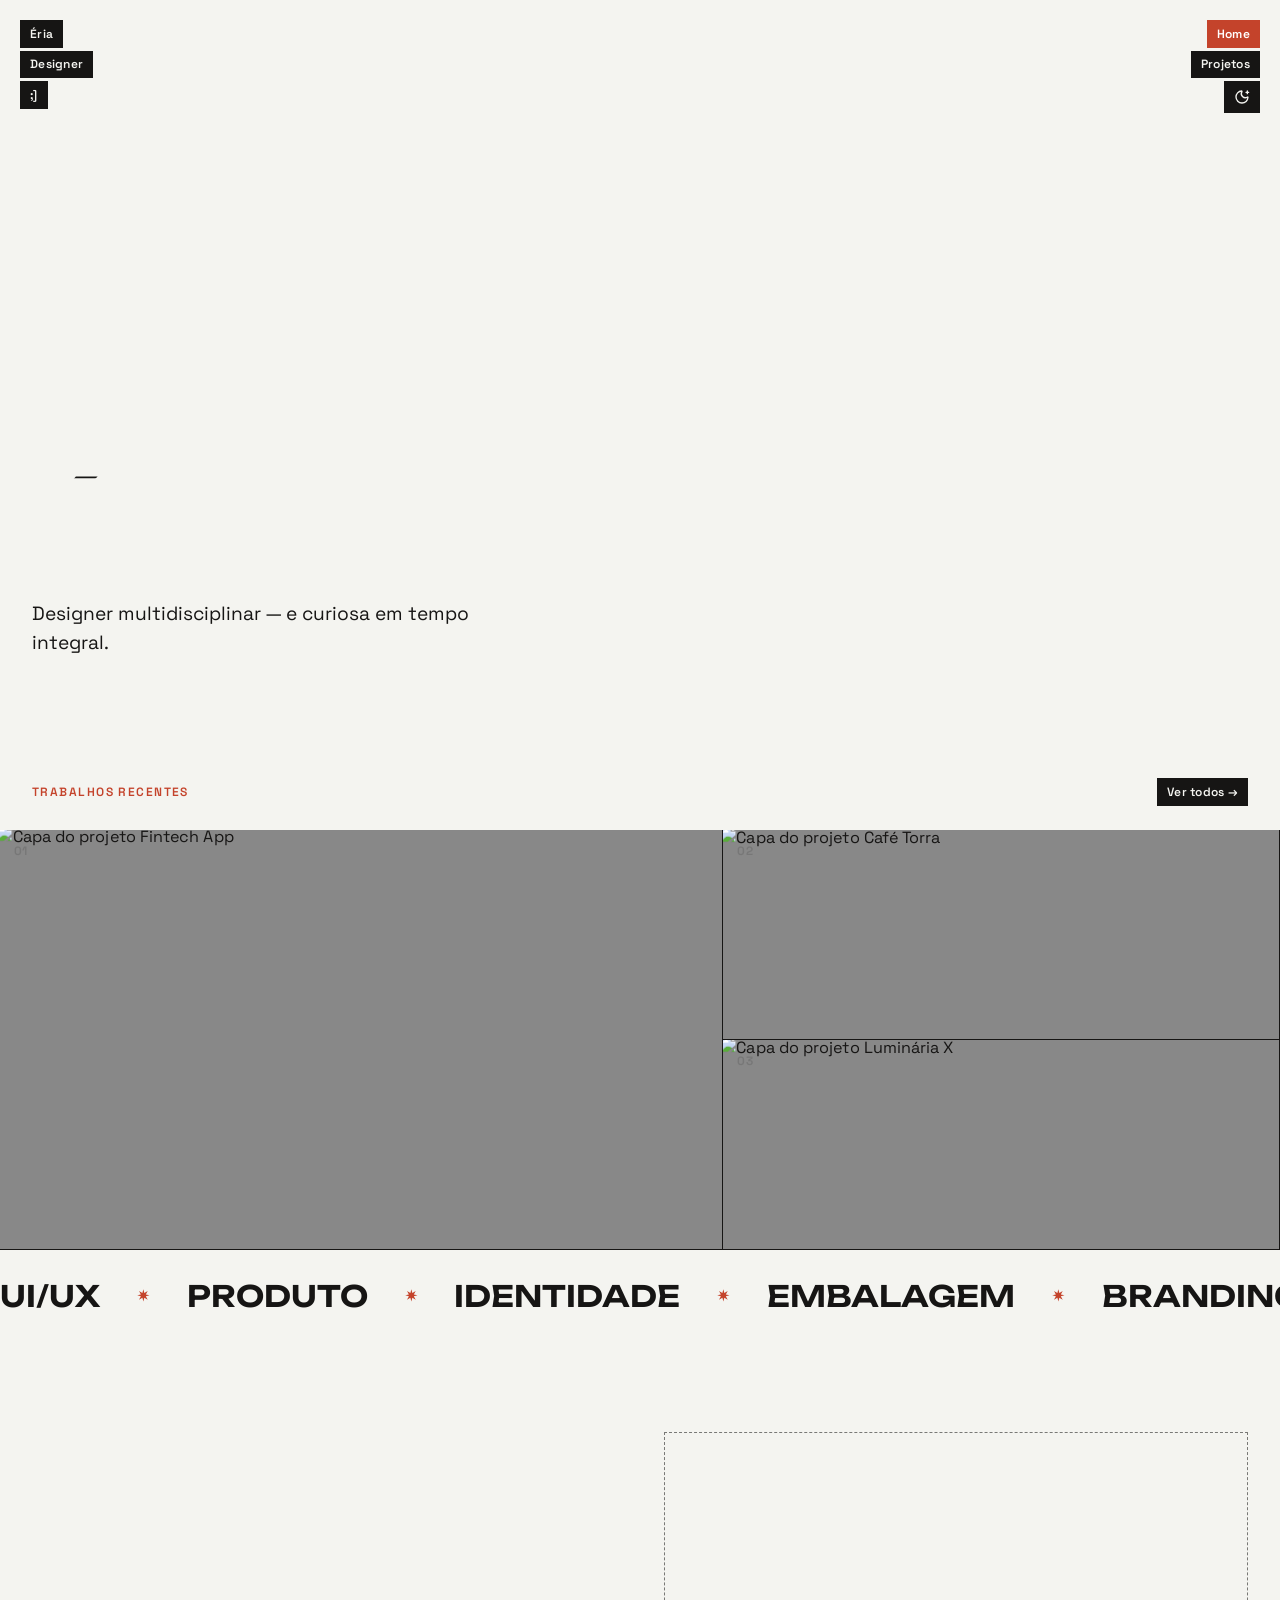
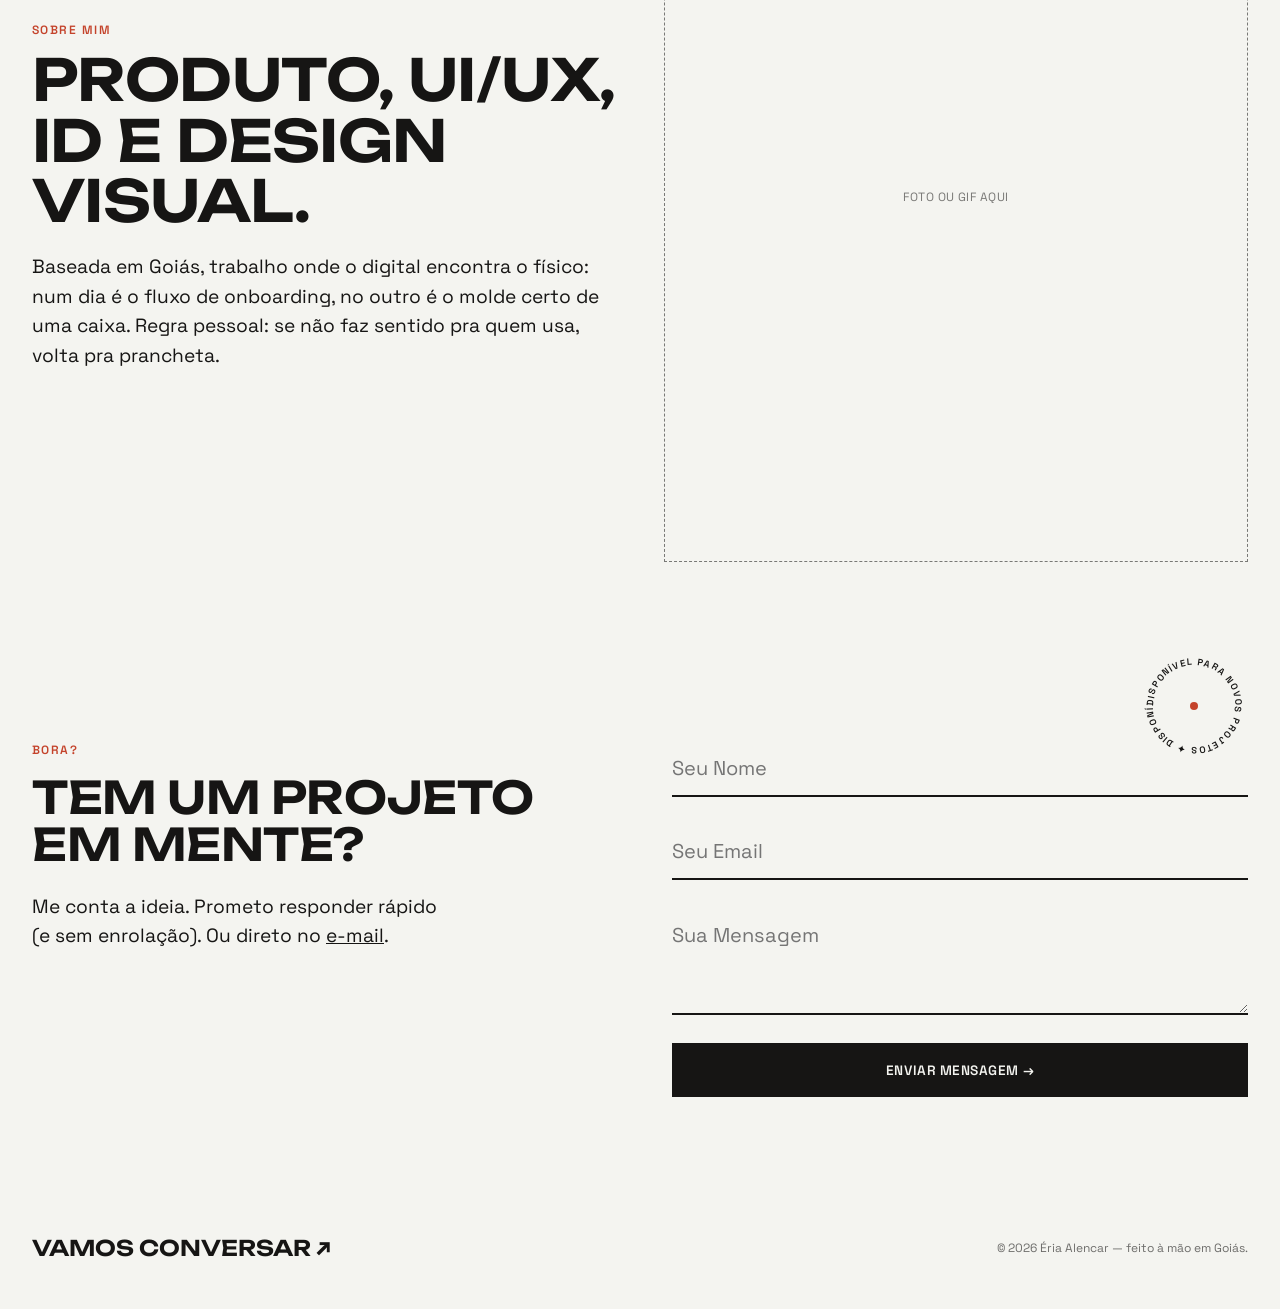
==== index.html @ 52d0a40a "atualizacoes" ====
<!DOCTYPE html>
<html lang="pt-BR">
<head>
  <meta charset="UTF-8">
  <meta name="viewport" content="width=device-width, initial-scale=1.0">
  <title>Éria | Designer</title>
  <meta name="description" content="Portfólio de Éria, designer multidisciplinar — produto, UI/UX, identidade visual e embalagens.">
  <meta name="theme-color" content="#f4f4f0" media="(prefers-color-scheme: light)">
  <meta name="theme-color" content="#1a1a1a" media="(prefers-color-scheme: dark)">
  <script>
    (function () {
      try {
        var t = localStorage.getItem('theme');
        if (!t) t = window.matchMedia && window.matchMedia('(prefers-color-scheme: dark)').matches ? 'dark' : 'light';
        document.documentElement.setAttribute('data-theme', t);
      } catch (e) {}
    })();
  </script>
  <link rel="preconnect" href="https://fonts.googleapis.com">
  <link rel="preconnect" href="https://fonts.gstatic.com" crossorigin>
  <link href="https://fonts.googleapis.com/css2?family=Space+Grotesk:wght@400;500;600;700&family=Unbounded:wght@200..900&display=swap" rel="stylesheet">
  <link rel="stylesheet" href="css/style.css">
  <link rel="stylesheet" href="css/animations.css">
  <link rel="stylesheet" href="css/responsive.css">
</head>
<body>
  <header>
    <div class="id-stack">
      <span class="tag">Éria</span>
      <span class="tag">Designer</span>
      <span class="tag">;]</span>
    </div>

    <nav class="nav-stack" aria-label="Navegação principal">
      <a href="index.html" class="tag active">Home</a>
      <a href="projects.html" class="tag">Projetos</a>
      <button type="button" id="themeToggle" class="tag theme-toggle" aria-label="Alternar modo de cor" title="Modo de cor">
        <svg class="icon-moon" width="16" height="16" viewBox="0 0 24 24" fill="none" stroke="currentColor" stroke-width="2" stroke-linecap="round" stroke-linejoin="round" aria-hidden="true">
          <path d="M18 5h4"/><path d="M20 3v4"/>
          <path d="M20.985 12.486a9 9 0 1 1-9.473-9.472c.405-.022.617.46.402.803a6 6 0 0 0 8.268 8.268c.344-.215.825-.004.803.401"/>
        </svg>
        <svg class="icon-sun" width="16" height="16" viewBox="0 0 24 24" fill="none" stroke="currentColor" stroke-width="2" stroke-linecap="round" stroke-linejoin="round" aria-hidden="true">
          <circle cx="12" cy="12" r="4"/>
          <path d="M12 2v2"/><path d="M12 20v2"/><path d="m4.93 4.93 1.41 1.41"/><path d="m17.66 17.66 1.41 1.41"/>
          <path d="M2 12h2"/><path d="M20 12h2"/><path d="m6.34 17.66-1.41 1.41"/><path d="m19.07 4.93-1.41 1.41"/>
        </svg>
      </button>
    </nav>
  </header>

  <main class="main-wrapper">
    <!-- DOBRA 1 — HERO -->
    <section class="hero">
      <h1 class="h1-brutal">
        <div class="reveal-text"><span>Éria</span></div>
        <div class="reveal-text"><span><em>Alencar</em></span></div>
      </h1>

      <!-- TROQUE/AJUSTE AS FRASES DO HERO AQUI — elas se revezam sozinhas -->
      <div class="hero-sub-wrap">
        <p class="hero-sub text-body is-active">Designer multidisciplinar — e curiosa em tempo integral.</p>
        <p class="hero-sub text-body">Transformo briefing em produto, tela e embalagem.</p>
        <p class="hero-sub text-body">Grid organizado. Ideias, nem sempre.</p>
        <p class="hero-sub text-body">Detalhe é o que separa "pronto" de "bom".</p>
      </div>
    </section>

    <!-- DOBRA 2 — TEASER DE PROJETOS (bento assimétrico) -->
    <div class="teaser-intro">
      <p class="eyebrow">Trabalhos recentes</p>
      <a href="projects.html" class="tag">Ver todos →</a>
    </div>
    <section class="teaser-bento">
      <a href="project-template.html" class="project-card t-tall" data-category="ui-ux">
        <span class="card-index">01</span>
        <img src="https://images.unsplash.com/photo-1561070791-2526d30994b5?q=80&w=900&auto=format&fit=crop" alt="Capa do projeto Fintech App" class="project-image">
        <span class="card-reveal">Ver projeto <span class="arrow">→</span></span>
        <div class="project-info"><span class="project-title">Fintech App</span><span class="project-category">UI/UX</span></div>
      </a>
      <a href="project-template.html" class="project-card" data-category="embalagem">
        <span class="card-index">02</span>
        <img src="https://images.unsplash.com/photo-1628102491629-778571d893a3?q=80&w=800&auto=format&fit=crop" alt="Capa do projeto Café Torra" class="project-image">
        <span class="card-reveal">Ver projeto <span class="arrow">→</span></span>
        <div class="project-info"><span class="project-title">Café Torra</span><span class="project-category">Embalagem</span></div>
      </a>
      <a href="project-template.html" class="project-card" data-category="produto">
        <span class="card-index">03</span>
        <img src="https://images.unsplash.com/photo-1505740420928-5e560c06d30e?q=80&w=800&auto=format&fit=crop" alt="Capa do projeto Luminária X" class="project-image">
        <span class="card-reveal">Ver projeto <span class="arrow">→</span></span>
        <div class="project-info"><span class="project-title">Luminária X</span><span class="project-category">Produto</span></div>
      </a>
    </section>

    <!-- DOBRA 3 — FAIXA DE ÁREAS DE ATUAÇÃO (gira feito caça-níquel ao passar nos cards acima) -->
    <section class="marquee" aria-label="Áreas de atuação">
      <div class="marquee-track">
        <div class="marquee-group">
          <span>UI/UX</span><span class="sep"><svg viewBox="0 0 24 24" fill="currentColor" aria-hidden="true"><polygon points="12.0,2.0 13.6,8.0 19.1,4.9 16.0,10.4 22.0,12.0 16.0,13.6 19.1,19.1 13.6,16.0 12.0,22.0 10.4,16.0 4.9,19.1 8.0,13.6 2.0,12.0 8.0,10.4 4.9,4.9 10.4,8.0"/></svg></span>
          <span>Produto</span><span class="sep"><svg viewBox="0 0 24 24" fill="currentColor" aria-hidden="true"><polygon points="12.0,2.0 13.6,8.0 19.1,4.9 16.0,10.4 22.0,12.0 16.0,13.6 19.1,19.1 13.6,16.0 12.0,22.0 10.4,16.0 4.9,19.1 8.0,13.6 2.0,12.0 8.0,10.4 4.9,4.9 10.4,8.0"/></svg></span>
          <span>Identidade</span><span class="sep"><svg viewBox="0 0 24 24" fill="currentColor" aria-hidden="true"><polygon points="12.0,2.0 13.6,8.0 19.1,4.9 16.0,10.4 22.0,12.0 16.0,13.6 19.1,19.1 13.6,16.0 12.0,22.0 10.4,16.0 4.9,19.1 8.0,13.6 2.0,12.0 8.0,10.4 4.9,4.9 10.4,8.0"/></svg></span>
          <span>Embalagem</span><span class="sep"><svg viewBox="0 0 24 24" fill="currentColor" aria-hidden="true"><polygon points="12.0,2.0 13.6,8.0 19.1,4.9 16.0,10.4 22.0,12.0 16.0,13.6 19.1,19.1 13.6,16.0 12.0,22.0 10.4,16.0 4.9,19.1 8.0,13.6 2.0,12.0 8.0,10.4 4.9,4.9 10.4,8.0"/></svg></span>
          <span>Branding</span><span class="sep"><svg viewBox="0 0 24 24" fill="currentColor" aria-hidden="true"><polygon points="12.0,2.0 13.6,8.0 19.1,4.9 16.0,10.4 22.0,12.0 16.0,13.6 19.1,19.1 13.6,16.0 12.0,22.0 10.4,16.0 4.9,19.1 8.0,13.6 2.0,12.0 8.0,10.4 4.9,4.9 10.4,8.0"/></svg></span>
          <span>Web</span><span class="sep"><svg viewBox="0 0 24 24" fill="currentColor" aria-hidden="true"><polygon points="12.0,2.0 13.6,8.0 19.1,4.9 16.0,10.4 22.0,12.0 16.0,13.6 19.1,19.1 13.6,16.0 12.0,22.0 10.4,16.0 4.9,19.1 8.0,13.6 2.0,12.0 8.0,10.4 4.9,4.9 10.4,8.0"/></svg></span>
        </div>
        <div class="marquee-group" aria-hidden="true">
          <span>UI/UX</span><span class="sep"><svg viewBox="0 0 24 24" fill="currentColor" aria-hidden="true"><polygon points="12.0,2.0 13.6,8.0 19.1,4.9 16.0,10.4 22.0,12.0 16.0,13.6 19.1,19.1 13.6,16.0 12.0,22.0 10.4,16.0 4.9,19.1 8.0,13.6 2.0,12.0 8.0,10.4 4.9,4.9 10.4,8.0"/></svg></span>
          <span>Produto</span><span class="sep"><svg viewBox="0 0 24 24" fill="currentColor" aria-hidden="true"><polygon points="12.0,2.0 13.6,8.0 19.1,4.9 16.0,10.4 22.0,12.0 16.0,13.6 19.1,19.1 13.6,16.0 12.0,22.0 10.4,16.0 4.9,19.1 8.0,13.6 2.0,12.0 8.0,10.4 4.9,4.9 10.4,8.0"/></svg></span>
          <span>Identidade</span><span class="sep"><svg viewBox="0 0 24 24" fill="currentColor" aria-hidden="true"><polygon points="12.0,2.0 13.6,8.0 19.1,4.9 16.0,10.4 22.0,12.0 16.0,13.6 19.1,19.1 13.6,16.0 12.0,22.0 10.4,16.0 4.9,19.1 8.0,13.6 2.0,12.0 8.0,10.4 4.9,4.9 10.4,8.0"/></svg></span>
          <span>Embalagem</span><span class="sep"><svg viewBox="0 0 24 24" fill="currentColor" aria-hidden="true"><polygon points="12.0,2.0 13.6,8.0 19.1,4.9 16.0,10.4 22.0,12.0 16.0,13.6 19.1,19.1 13.6,16.0 12.0,22.0 10.4,16.0 4.9,19.1 8.0,13.6 2.0,12.0 8.0,10.4 4.9,4.9 10.4,8.0"/></svg></span>
          <span>Branding</span><span class="sep"><svg viewBox="0 0 24 24" fill="currentColor" aria-hidden="true"><polygon points="12.0,2.0 13.6,8.0 19.1,4.9 16.0,10.4 22.0,12.0 16.0,13.6 19.1,19.1 13.6,16.0 12.0,22.0 10.4,16.0 4.9,19.1 8.0,13.6 2.0,12.0 8.0,10.4 4.9,4.9 10.4,8.0"/></svg></span>
          <span>Web</span><span class="sep"><svg viewBox="0 0 24 24" fill="currentColor" aria-hidden="true"><polygon points="12.0,2.0 13.6,8.0 19.1,4.9 16.0,10.4 22.0,12.0 16.0,13.6 19.1,19.1 13.6,16.0 12.0,22.0 10.4,16.0 4.9,19.1 8.0,13.6 2.0,12.0 8.0,10.4 4.9,4.9 10.4,8.0"/></svg></span>
        </div>
      </div>
    </section>

    <!-- DOBRA 4 — SOBRE (breve, com espaço pra foto/gif) -->
    <section class="about-blurb">
      <div class="grid-2">
        <div>
          <p class="eyebrow">Sobre mim</p>
          <h2 class="h2-brutal" style="margin: 0.75rem 0 1.25rem;">Produto, UI/UX, ID e design visual.</h2>
          <p class="text-body">Baseada em Goiás, trabalho onde o digital encontra o físico: num dia é o fluxo de onboarding, no outro é o molde certo de uma caixa. Regra pessoal: se não faz sentido pra quem usa, volta pra prancheta.</p>
        </div>
        <!-- TROQUE POR SUA FOTO OU GIF: <img src="assets/eu.jpg" alt="Éria" class="about-photo" style="border-style: solid; object-fit: cover;"> -->
        <div class="about-photo">Foto ou GIF aqui</div>
      </div>
    </section>

    <!-- DOBRA 5 — CONTATO -->
    <section class="contact-section">
      <div class="spin-badge" style="top: 0; right: 2rem;" aria-hidden="true">
        <svg viewBox="0 0 100 100">
          <defs>
            <path id="circlePath" d="M50,50 m-38,0 a38,38 0 1,1 76,0 a38,38 0 1,1 -76,0"/>
          </defs>
          <text>
            <textPath href="#circlePath" startOffset="0%">Disponível para novos projetos ✦ Disponível para novos projetos ✦</textPath>
          </text>
        </svg>
        <span class="spin-badge-dot"></span>
      </div>

      <div class="grid-2" style="gap: 4rem; align-items: start;">
        <div>
          <p class="eyebrow" style="margin-bottom: 1rem;">Bora?</p>
          <h2 class="h2-brutal" style="font-size: clamp(1.6rem, 4vw, 2.8rem);">Tem um projeto em mente?</h2>
          <p class="text-body" style="margin-top: 1.5rem; max-width: 34ch;">Me conta a ideia. Prometo responder rápido (e sem enrolação). Ou direto no <a href="mailto:seuemail@dominio.com" style="text-decoration: underline;">e-mail</a>.</p>
        </div>
        <!-- TROQUE O SEU ENDPOINT DO FORMSPREE ABAIXO -->
        <form action="https://formspree.io/f/seu-endpoint-aqui" method="POST" class="contact-form">
          <input type="text" name="name" placeholder="Seu Nome" required>
          <input type="email" name="email" placeholder="Seu Email" required>
          <textarea name="message" rows="3" placeholder="Sua Mensagem" required></textarea>
          <button type="submit">Enviar mensagem →</button>
        </form>
      </div>
    </section>
  </main>

  <footer>
    <a href="mailto:seuemail@dominio.com">Vamos Conversar ↗</a>
    <span class="footer-note">© 2026 Éria Alencar — feito à mão em Goiás.</span>
  </footer>

  <script src="https://unpkg.com/@studio-freight/lenis@1.0.34/dist/lenis.min.js"></script>
  <script src="https://cdnjs.cloudflare.com/ajax/libs/gsap/3.12.2/gsap.min.js"></script>
  <script src="https://cdnjs.cloudflare.com/ajax/libs/gsap/3.12.2/ScrollTrigger.min.js"></script>
  <script src="js/main.js"></script>
  <script src="js/ripple.js"></script>
  <script src="js/animations.js"></script>
  <script src="js/marquee-slot.js"></script>
</body>
</html>
---- css/style.css ----
/* ============================================
   RESET & VARIÁVEIS (temas claro/escuro)
   ============================================ */
:root {
  --bg-color: #f4f4f0;
  --text-color: #161514;
  --accent-color: #c4432b;
  --border-color: #161514;
  --font-display: 'Unbounded', 'Space Grotesk', -apple-system, sans-serif;
  --font-body: 'Space Grotesk', -apple-system, BlinkMacSystemFont, "Segoe UI", Helvetica, Arial, sans-serif;
  color-scheme: light;
}
:root[data-theme="dark"] {
  --bg-color: #1a1a1a;
  --text-color: #f4f4f0;
  --accent-color: #e8714f;
  --border-color: #f4f4f0;
  color-scheme: dark;
}
@media (prefers-color-scheme: dark) {
  :root:not([data-theme="light"]) {
    --bg-color: #1a1a1a; --text-color: #f4f4f0; --accent-color: #e8714f; --border-color: #f4f4f0;
    color-scheme: dark;
  }
}
* { margin: 0; padding: 0; box-sizing: border-box; }

/* ============================================
   TIPOGRAFIA
   ============================================ */
body {
  font-family: var(--font-body);
  background-color: var(--bg-color);
  color: var(--text-color);
  -webkit-font-smoothing: antialiased;
  overflow-x: hidden;
  transition: background-color 0.25s ease, color 0.25s ease;
}
a { color: inherit; text-decoration: none; }
ul { list-style: none; }
::selection { background: var(--accent-color); color: #ffffff; }

.h1-brutal {
  font-family: var(--font-display);
  font-size: clamp(2.6rem, 8vw, 7rem);
  font-weight: 600;
  letter-spacing: -0.02em;
  line-height: 0.98;
  text-transform: uppercase;
}
.h1-brutal em { font-style: normal; font-weight: 600; color: var(--accent-color); }

.h2-brutal {
  font-family: var(--font-display);
  font-size: clamp(1.6rem, 4.5vw, 3.6rem);
  font-weight: 600;
  letter-spacing: -0.01em;
  line-height: 1.05;
  text-transform: uppercase;
}

.text-body { font-size: clamp(1rem, 1.5vw, 1.25rem); line-height: 1.55; font-weight: 400; }

.eyebrow {
  font-family: var(--font-body);
  font-weight: 600;
  font-size: 0.75rem;
  letter-spacing: 0.12em;
  text-transform: uppercase;
  color: var(--accent-color);
}

/* ============================================
   HEADER — três tags à esquerda, nav à direita
   ============================================ */
.main-wrapper { min-height: 100vh; display: flex; flex-direction: column; }

header {
  position: fixed; top: 0; left: 0; right: 0; z-index: 100;
  display: flex; justify-content: space-between; align-items: flex-start;
  padding: 1.25rem; pointer-events: none;
}
.id-stack, .nav-stack { display: flex; flex-direction: column; gap: 3px; pointer-events: auto; }
.id-stack { align-items: flex-start; }
.nav-stack { align-items: flex-end; }

.tag {
  display: inline-flex; align-items: center; gap: 0.5em;
  background: var(--text-color); color: var(--bg-color);
  font-family: var(--font-body); font-weight: 600; font-size: 0.75rem; line-height: 1;
  letter-spacing: 0.02em; padding: 0.65em 0.85em; border: none; white-space: nowrap;
  transition: background-color 0.15s ease, color 0.15s ease;
}
a.tag:hover, button.tag:hover { background: var(--accent-color); color: #ffffff; }
.nav-stack a.active { background: var(--accent-color); color: #ffffff; }

.theme-toggle svg { display: block; }
.theme-toggle .icon-sun { display: none; }
:root[data-theme="dark"] .theme-toggle .icon-sun { display: block; }
:root[data-theme="dark"] .theme-toggle .icon-moon { display: none; }

/* ============================================
   HERO (sem divisórias entre dobras)
   ============================================ */
.hero {
  padding: 11rem 2rem 5rem 2rem;
  min-height: 82vh;
  display: flex; flex-direction: column; justify-content: flex-end; gap: 1.25rem;
  position: relative;
}

/* Legenda giratória (fica trocada de lugar: agora usada no contato) */
.spin-badge { position: absolute; width: 108px; height: 108px; pointer-events: none; }
.spin-badge svg { width: 100%; height: 100%; animation: spin-slow 14s linear infinite; }
.spin-badge text {
  font-family: var(--font-body); font-weight: 600; font-size: 8.6px; letter-spacing: 0.15em;
  text-transform: uppercase; fill: var(--text-color);
}
.spin-badge-dot {
  position: absolute; top: 50%; left: 50%; width: 8px; height: 8px;
  background: var(--accent-color); border-radius: 50%; transform: translate(-50%, -50%);
}

/* Subtítulo do hero: troca de frase animada */
.hero-sub-wrap { position: relative; max-width: 46ch; min-height: 3.4em; }
.hero-sub {
  position: absolute; top: 0; left: 0;
  opacity: 0; transform: translateY(10px);
  transition: opacity 0.5s ease, transform 0.5s ease;
}
.hero-sub.is-active { position: relative; opacity: 1; transform: translateY(0); }

/* ============================================
   GRIDS
   ============================================ */
.grid-2 { display: grid; grid-template-columns: 1fr 1fr; }
.grid-3 { display: grid; grid-template-columns: repeat(3, 1fr); }

/* ============================================
   BENTO — projetos / piras / teaser
   ============================================ */
.bento-intro, .teaser-intro {
  display: flex; justify-content: space-between; align-items: baseline;
  padding: 2.5rem 2rem 1.5rem;
}
.bento-count { font-family: var(--font-display); font-weight: 600; font-size: 1.1rem; color: var(--accent-color); }

.bento {
  display: grid; grid-template-columns: repeat(4, 1fr); grid-auto-rows: 220px;
  grid-auto-flow: dense;
}
.bento .project-card { display: flex; flex-direction: column; }
.bento .project-image { flex: 1 1 0%; height: auto; min-height: 0; aspect-ratio: auto; }
.b-2x2 { grid-column: span 2; grid-row: span 2; }
.b-2x1 { grid-column: span 2; }
.b-1x2 { grid-row: span 2; }

/* Teaser bento assimétrico (Home) */
.teaser-bento {
  display: grid;
  grid-template-columns: 1.3fr 1fr;
  grid-template-rows: repeat(2, 210px);
  gap: 0;
}
.teaser-bento .t-tall { grid-row: span 2; }

.card-index {
  position: absolute; top: 0.85rem; left: 0.85rem; z-index: 3;
  font-family: var(--font-body); font-weight: 600; font-size: 0.75rem; letter-spacing: 0.04em;
  color: #ffffff; mix-blend-mode: difference; pointer-events: none;
}
.card-reveal {
  position: absolute; left: 0; right: 0; bottom: 0; z-index: 4;
  transform: translateY(100%); transition: transform 0.4s cubic-bezier(0.16, 1, 0.3, 1);
  background: var(--accent-color); color: #ffffff;
  font-family: var(--font-body); font-weight: 600; font-size: 0.78rem;
  letter-spacing: 0.03em; text-transform: uppercase; padding: 1rem 1.5rem;
  display: flex; align-items: center; gap: 0.5rem;
}
.card-reveal .arrow { transition: transform 0.3s ease; }
.project-card:hover .card-reveal { transform: translateY(0); }
.project-card:hover .card-reveal .arrow { transform: translateX(4px); }

.pira-card {
  position: relative; overflow: hidden;
  border-right: 1px solid var(--border-color); border-bottom: 1px solid var(--border-color);
  background: var(--bg-color); cursor: pointer;
}
.grid-3 .pira-card:nth-child(3n) { border-right: none; }
.pira-caption {
  position: absolute; left: 0; right: 0; bottom: 0; z-index: 4;
  transform: translateY(100%); transition: transform 0.35s cubic-bezier(0.16, 1, 0.3, 1);
  background: var(--text-color); color: var(--bg-color);
  font-family: var(--font-body); font-weight: 600; font-size: 0.75rem; padding: 0.85rem 1.1rem;
}
.pira-card:hover .pira-caption { transform: translateY(0); }
.pira-card:hover .project-image { transform: scale(1.06); }

.project-card {
  border-right: 1px solid var(--border-color); border-bottom: 1px solid var(--border-color);
  display: block; position: relative; overflow: hidden;
  background: var(--bg-color); transition: background-color 0.25s ease;
}
.grid-3 .project-card:nth-child(3n) { border-right: none; }

.project-image {
  width: 100%; aspect-ratio: 4/5; background-color: #888; object-fit: cover; display: block;
  transform: scale(1.01); transition: transform 0.6s cubic-bezier(0.16, 1, 0.3, 1);
  will-change: transform;
}
.project-info {
  padding: 1.25rem 1.5rem; border-top: 1px solid var(--border-color);
  display: flex; justify-content: space-between; align-items: center; gap: 1rem; background: inherit;
}
.project-title { font-family: var(--font-display); font-size: 1.25rem; font-weight: 600; text-transform: uppercase; }
.project-category {
  font-family: var(--font-body); font-weight: 600; font-size: 0.65rem;
  border: 1px solid var(--border-color); padding: 0.4rem 0.6rem; text-transform: uppercase; white-space: nowrap;
}
.project-card:hover .project-image { transform: scale(1.06); }
.project-card:hover { background-color: var(--text-color); color: var(--bg-color); }
.project-card:hover .project-info { border-top-color: var(--bg-color); }
.project-card:hover .project-category { border-color: var(--bg-color); color: var(--bg-color); }

/* ============================================
   SWITCH PROJETOS / PIRAS + título animado
   ============================================ */
.view-switch { display: flex; gap: 0.6rem; padding: 1.5rem 2rem 0; }
.view-btn {
  background: none; color: var(--text-color); border: 1px solid var(--border-color);
  font-family: var(--font-display); font-weight: 600; font-size: 0.95rem; text-transform: uppercase;
  padding: 0.75rem 1.5rem; transition: background 0.15s ease, color 0.15s ease;
}
.view-btn.active, .view-btn:hover { background: var(--text-color); color: var(--bg-color); }
.view-panel[hidden] { display: none; }

.title-word-wrap { position: relative; display: inline-block; }
.title-word { display: inline-block; transition: opacity 0.25s ease, transform 0.25s ease; }
.title-word.is-swapping { opacity: 0; transform: translateY(8px); }
.title-star {
  position: absolute; top: -0.1em; right: -0.75em;
  width: 0.5em; height: 0.5em;
  opacity: 0; transition: opacity 0.3s ease;
  pointer-events: none;
}
.title-star svg { width: 100%; height: 100%; animation: spin-medium 5s linear infinite; }
.is-piras .title-star { opacity: 1; }

/* ============================================
   FAIXAS (MARQUEE) + slot-machine ao passar nos cards
   ============================================ */
.marquee { overflow: hidden; padding: 1.75rem 0; position: relative; }
.marquee-track { display: flex; width: max-content; animation: marquee-scroll 26s linear infinite; }
.marquee-group {
  display: flex; align-items: center; gap: 2.25rem; padding-right: 2.25rem;
  font-family: var(--font-display); font-size: clamp(1.15rem, 2.3vw, 1.9rem);
  font-weight: 600; text-transform: uppercase; white-space: nowrap;
}
.sep { color: var(--accent-color); display: inline-flex; width: 0.5em; height: 0.5em; }
.sep svg { width: 100%; height: 100%; }

.marquee.is-spinning .marquee-track { animation-play-state: paused; }
.slot-overlay {
  position: absolute; inset: 0; display: flex; align-items: center; justify-content: center;
  background: var(--bg-color); opacity: 0; pointer-events: none; transition: opacity 0.2s ease; z-index: 5;
}
.marquee.is-spinning .slot-overlay { opacity: 1; }
.slot-word {
  font-family: var(--font-display); font-weight: 600; text-transform: uppercase;
  font-size: clamp(1.25rem, 2.5vw, 2rem); color: var(--accent-color);
  display: inline-block; transform: scale(1); transition: transform 0.15s ease;
}
.slot-word.landed { animation: slot-pop 0.35s ease; }

/* ============================================
   SOBRE (com espaço pra foto/gif)
   ============================================ */
.about-blurb { padding: clamp(4rem, 10vh, 7rem) 2rem; }
.about-blurb .grid-2 { gap: 3rem; align-items: center; }
.about-photo {
  aspect-ratio: 4/5;
  border: 1px dashed var(--border-color);
  display: flex; align-items: center; justify-content: center;
  text-align: center; padding: 1.5rem;
  font-family: var(--font-body); font-size: 0.75rem; opacity: 0.55;
  text-transform: uppercase; letter-spacing: 0.04em;
}

/* ============================================
   CONTATO
   ============================================ */
.contact-section { padding: clamp(4rem, 10vh, 7rem) 2rem; position: relative; }
.contact-form { display: flex; flex-direction: column; gap: 1.75rem; }
.contact-form input, .contact-form textarea {
  background: transparent; border: none; border-bottom: 2px solid var(--border-color);
  padding: 0.85rem 0; font-family: inherit; font-size: 1.25rem; outline: none; color: var(--text-color);
}
.contact-form input:focus, .contact-form textarea:focus { border-color: var(--accent-color); }
.contact-form button[type="submit"] {
  background: var(--text-color); color: var(--bg-color); border: 1px solid var(--border-color);
  padding: 1.1rem; font-family: var(--font-body); font-weight: 600; font-size: 0.85rem;
  text-transform: uppercase; letter-spacing: 0.04em; transition: background 0.2s ease, color 0.2s ease;
}
.contact-form button[type="submit"]:hover { background: var(--accent-color); color: #ffffff; }

/* ============================================
   FOOTER
   ============================================ */
footer {
  padding: 3rem 2rem; display: flex; justify-content: space-between; align-items: center; gap: 2rem;
  font-family: var(--font-display); font-weight: 600; text-transform: uppercase; font-size: 1.35rem;
}
footer a:hover { color: var(--accent-color); }
.footer-note { font-family: var(--font-body); font-weight: 400; text-transform: none; font-size: 0.75rem; opacity: 0.6; text-align: right; }

/* ============================================
   FILTROS
   ============================================ */
.filter-bar { padding: 1.5rem 2rem 2rem; display: flex; gap: 0.75rem; flex-wrap: wrap; }
.filter-btn {
  background: none; color: inherit; border: 1px solid var(--border-color);
  padding: 0.65rem 1.1rem; font-family: var(--font-body); font-weight: 600; font-size: 0.75rem;
  text-transform: uppercase; letter-spacing: 0.02em; transition: all 0.15s ease;
}
.filter-btn.active, .filter-btn:hover { background: var(--text-color); color: var(--bg-color); }

/* ============================================
   LIGHTBOX (piras)
   ============================================ */
.lightbox {
  position: fixed; inset: 0; z-index: 500; background: rgba(22, 21, 20, 0.92);
  display: flex; align-items: center; justify-content: center; padding: 3rem;
  opacity: 0; pointer-events: none; transition: opacity 0.25s ease;
}
.lightbox.is-open { opacity: 1; pointer-events: auto; }
.lightbox img { max-width: 100%; max-height: 100%; object-fit: contain; border: 1px solid #f4f4f0; }
.lightbox-close {
  position: absolute; top: 1.5rem; right: 1.5rem; background: #f4f4f0; color: #161514;
  border: none; width: 40px; height: 40px; font-size: 1.1rem; cursor: pointer;
}

/* ============================================
   CLIQUE — pequeno "ripple" ao clicar (cursor padrão do sistema)
   ============================================ */
.click-ripple {
  position: fixed; top: 0; left: 0; width: 10px; height: 10px;
  border: 1.5px solid var(--accent-color); border-radius: 50%;
  transform: translate(-50%, -50%); pointer-events: none; z-index: 9999;
  animation: ripple-pop 0.5s ease-out forwards;
}

/* ============================================
   UTILITÁRIOS
   ============================================ */
.p-2 { padding: 2rem; }
---- css/animations.css ----
/* ANIMAÇÃO DE TEXTO GSAP (oculta inicial) */
.reveal-text { clip-path: polygon(0 0, 100% 0, 100% 100%, 0% 100%); }
.reveal-text span { display: block; transform: translateY(110%); }

/* FAIXA / MARQUEE */
@keyframes marquee-scroll { to { transform: translateX(-50%); } }

/* SELOS GIRATÓRIOS */
@keyframes spin-slow { to { transform: rotate(360deg); } }
@keyframes spin-medium { to { transform: rotate(360deg); } }

/* SLOT MACHINE — pop ao "cair" na categoria certa */
@keyframes slot-pop {
  0% { transform: scale(0.7); opacity: 0; }
  60% { transform: scale(1.15); opacity: 1; }
  100% { transform: scale(1); opacity: 1; }
}

/* CLIQUE — ripple */
@keyframes ripple-pop {
  0% { width: 10px; height: 10px; opacity: 0.9; }
  100% { width: 42px; height: 42px; opacity: 0; }
}

/* ACESSIBILIDADE */
@media (prefers-reduced-motion: reduce) {
  .marquee-track { animation: none; }
  .reveal-text span { transform: none; }
  .project-image { transition: none; }
  .spin-badge svg, .title-star svg { animation: none; }
  .click-ripple { animation: none; display: none; }
}
---- css/responsive.css ----
@media (max-width: 1024px) {
  .grid-3 { grid-template-columns: repeat(2, 1fr); }
  .grid-3 .project-card:nth-child(3n), .grid-3 .pira-card:nth-child(3n) { border-right: 1px solid var(--border-color); }
  .grid-3 .project-card:nth-child(2n), .grid-3 .pira-card:nth-child(2n) { border-right: none; }

  .bento { grid-template-columns: repeat(2, 1fr); }
  .teaser-bento { grid-template-columns: 1fr; grid-template-rows: none; }
  .teaser-bento .t-tall { grid-row: auto; }
  .teaser-bento .project-image { aspect-ratio: 4/5; min-height: auto; height: auto; }
  .spin-badge { width: 88px; height: 88px; }
}

@media (max-width: 768px) {
  .grid-2, .grid-3 { grid-template-columns: 1fr; }
  .grid-3 .project-card, .grid-3 .pira-card { border-right: none; }
  .about-blurb .grid-2 { grid-template-columns: 1fr; }
  .about-photo { order: -1; max-width: 260px; }

  .bento { grid-template-columns: 1fr; grid-auto-rows: 300px; }
  .b-2x2, .b-2x1, .b-1x2 { grid-column: span 1; grid-row: span 1; }
  .bento .project-card { border-right: none; }

  header { padding: 0.75rem; }
  .tag { font-size: 0.66rem; }

  .hero { padding-top: 12rem; min-height: auto; }

  .about-blurb, .contact-section { padding-left: 1.25rem; padding-right: 1.25rem; }
  .spin-badge { position: static; margin-top: 2rem; }
  .marquee-group { gap: 1.25rem; padding-right: 1.25rem; }

  .view-switch { padding: 1.25rem 1.25rem 0; }
  .view-btn { padding: 0.6rem 1.1rem; font-size: 0.85rem; }

  footer { flex-direction: column; gap: 1.25rem; font-size: 1.1rem; text-align: center; }
  .footer-note { text-align: center; }

  .filter-bar { flex-wrap: wrap; padding: 1.25rem; }
  .lightbox { padding: 1.25rem; }
}

@media (max-width: 420px) {
  .tag { font-size: 0.62rem; }
}
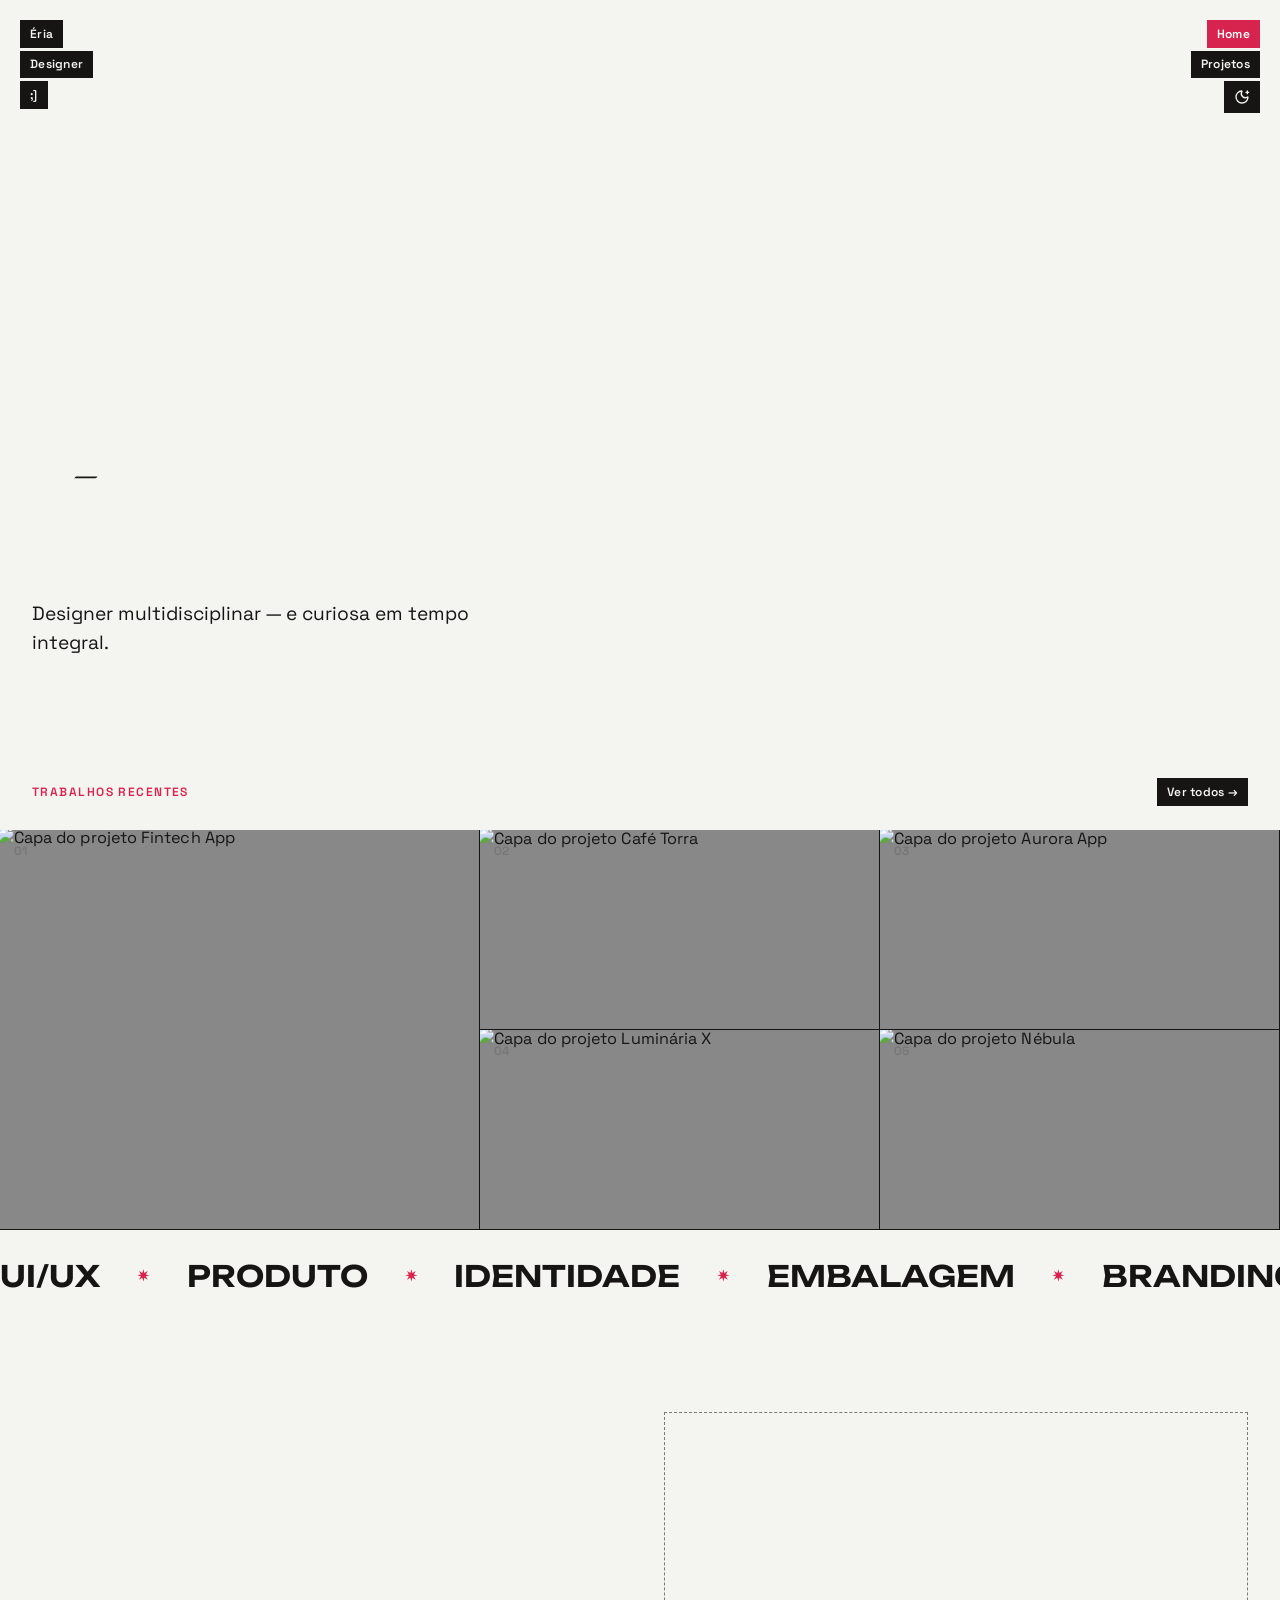
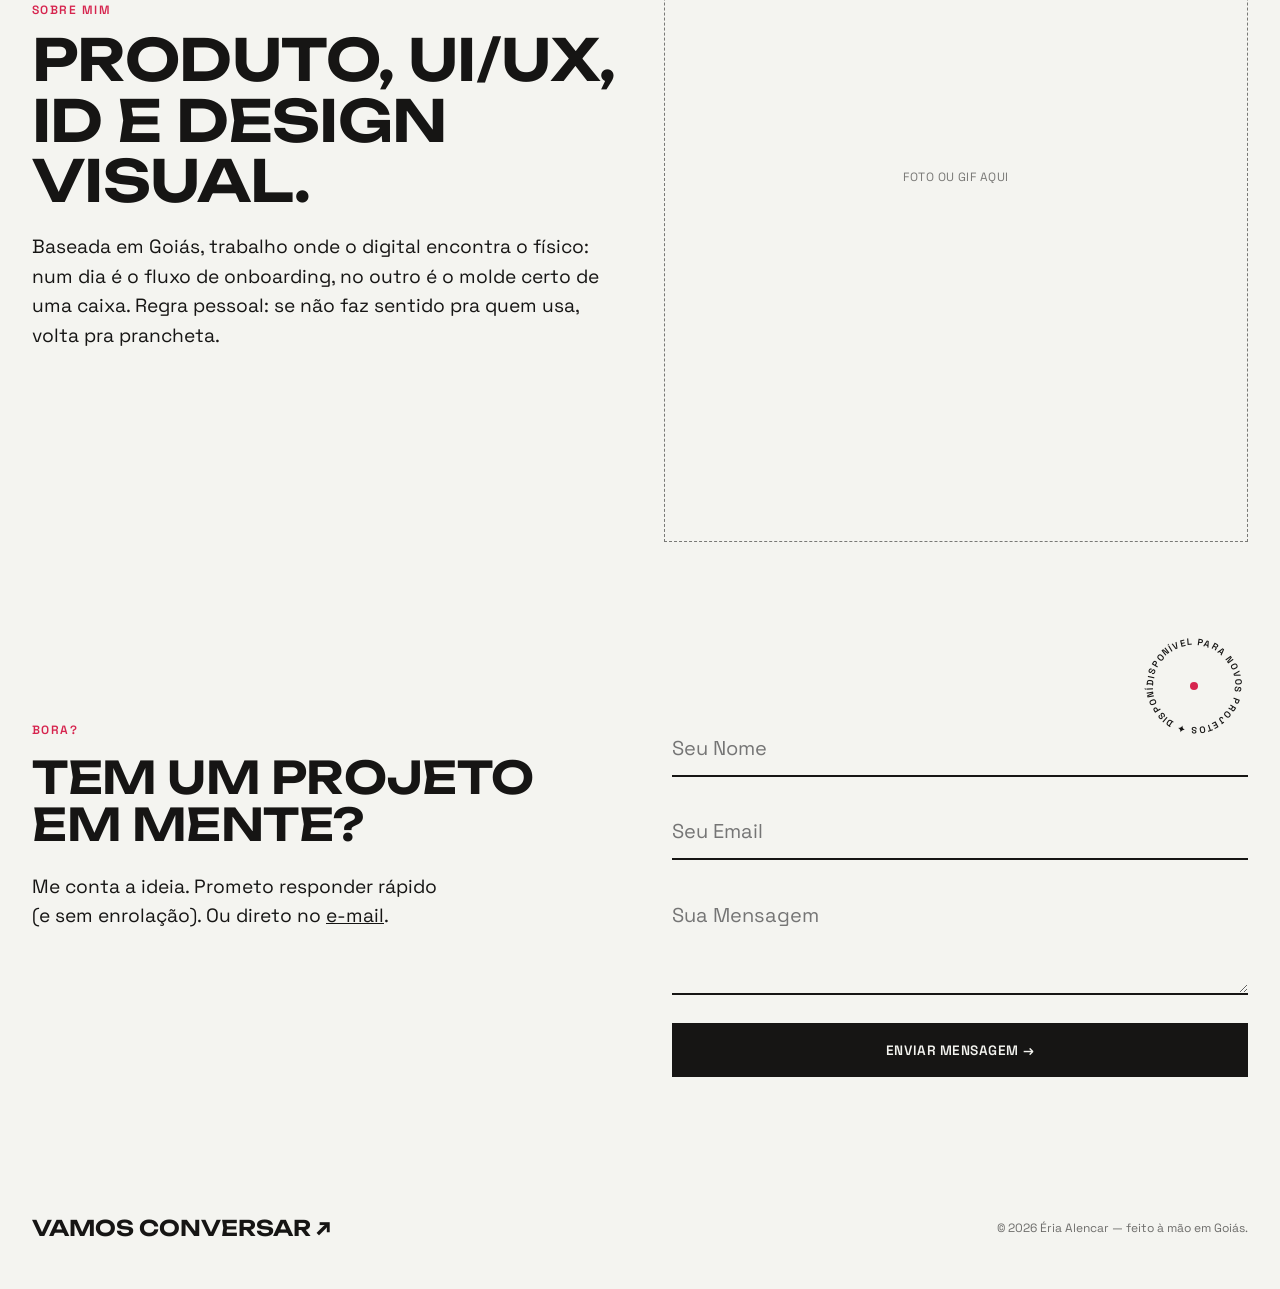
==== commit 300bcaec: "nova att" ====
--- a/index.html
+++ b/index.html
@@ -56,12 +56,10 @@
         <div class="reveal-text"><span><em>Alencar</em></span></div>
       </h1>
 
-      <!-- TROQUE/AJUSTE AS FRASES DO HERO AQUI — elas se revezam sozinhas -->
+      <!-- TROQUE/AJUSTE AS FRASES DO HERO EM js/hero-slot.js — elas se revezam sozinhas
+           e viram "caça-níquel" ao passar o mouse nos projetos abaixo -->
       <div class="hero-sub-wrap">
-        <p class="hero-sub text-body is-active">Designer multidisciplinar — e curiosa em tempo integral.</p>
-        <p class="hero-sub text-body">Transformo briefing em produto, tela e embalagem.</p>
-        <p class="hero-sub text-body">Grid organizado. Ideias, nem sempre.</p>
-        <p class="hero-sub text-body">Detalhe é o que separa "pronto" de "bom".</p>
+        <p class="hero-sub text-body" id="heroSub">Designer multidisciplinar — e curiosa em tempo integral.</p>
       </div>
     </section>
 
@@ -83,11 +81,23 @@
         <span class="card-reveal">Ver projeto <span class="arrow">→</span></span>
         <div class="project-info"><span class="project-title">Café Torra</span><span class="project-category">Embalagem</span></div>
       </a>
+      <a href="project-template.html" class="project-card" data-category="digital">
+        <span class="card-index">03</span>
+        <img src="https://images.unsplash.com/photo-1550745165-9bc0b252726f?q=80&w=800&auto=format&fit=crop" alt="Capa do projeto Aurora App" class="project-image">
+        <span class="card-reveal">Ver projeto <span class="arrow">→</span></span>
+        <div class="project-info"><span class="project-title">Aurora App</span><span class="project-category">Digital</span></div>
+      </a>
       <a href="project-template.html" class="project-card" data-category="produto">
-        <span class="card-index">03</span>
+        <span class="card-index">04</span>
         <img src="https://images.unsplash.com/photo-1505740420928-5e560c06d30e?q=80&w=800&auto=format&fit=crop" alt="Capa do projeto Luminária X" class="project-image">
         <span class="card-reveal">Ver projeto <span class="arrow">→</span></span>
         <div class="project-info"><span class="project-title">Luminária X</span><span class="project-category">Produto</span></div>
+      </a>
+      <a href="project-template.html" class="project-card" data-category="branding">
+        <span class="card-index">05</span>
+        <img src="https://picsum.photos/seed/eria-nebula/800/1000" alt="Capa do projeto Nébula" class="project-image">
+        <span class="card-reveal">Ver projeto <span class="arrow">→</span></span>
+        <div class="project-info"><span class="project-title">Nébula</span><span class="project-category">Branding</span></div>
       </a>
     </section>
 
@@ -168,6 +178,6 @@
   <script src="js/main.js"></script>
   <script src="js/ripple.js"></script>
   <script src="js/animations.js"></script>
-  <script src="js/marquee-slot.js"></script>
+  <script src="js/hero-slot.js"></script>
 </body>
 </html>
--- a/css/style.css
+++ b/css/style.css
@@ -4,7 +4,7 @@
 :root {
   --bg-color: #f4f4f0;
   --text-color: #161514;
-  --accent-color: #c4432b;
+  --accent-color: #D6244E;
   --border-color: #161514;
   --font-display: 'Unbounded', 'Space Grotesk', -apple-system, sans-serif;
   --font-body: 'Space Grotesk', -apple-system, BlinkMacSystemFont, "Segoe UI", Helvetica, Arial, sans-serif;
@@ -13,13 +13,13 @@
 :root[data-theme="dark"] {
   --bg-color: #1a1a1a;
   --text-color: #f4f4f0;
-  --accent-color: #e8714f;
+  --accent-color: #FF4D73;
   --border-color: #f4f4f0;
   color-scheme: dark;
 }
 @media (prefers-color-scheme: dark) {
   :root:not([data-theme="light"]) {
-    --bg-color: #1a1a1a; --text-color: #f4f4f0; --accent-color: #e8714f; --border-color: #f4f4f0;
+    --bg-color: #1a1a1a; --text-color: #f4f4f0; --accent-color: #FF4D73; --border-color: #f4f4f0;
     color-scheme: dark;
   }
 }
@@ -121,14 +121,21 @@
   background: var(--accent-color); border-radius: 50%; transform: translate(-50%, -50%);
 }
 
-/* Subtítulo do hero: troca de frase animada */
-.hero-sub-wrap { position: relative; max-width: 46ch; min-height: 3.4em; }
+/* Subtítulo do hero: frases se revezando sozinhas, e vira "caça-níquel"
+   quando o mouse passa em um card de projeto (mostra a categoria dele) */
+.hero-sub-wrap { position: relative; max-width: 46ch; min-height: 2.2em; }
 .hero-sub {
-  position: absolute; top: 0; left: 0;
-  opacity: 0; transform: translateY(10px);
-  transition: opacity 0.5s ease, transform 0.5s ease;
-}
-.hero-sub.is-active { position: relative; opacity: 1; transform: translateY(0); }
+  opacity: 1; transform: translateY(0);
+  transition: opacity 0.3s ease, transform 0.3s ease;
+}
+.hero-sub.is-fading { opacity: 0; transform: translateY(8px); }
+.hero-sub.is-category {
+  font-family: var(--font-display);
+  font-weight: 600;
+  text-transform: uppercase;
+  letter-spacing: 0.03em;
+  color: var(--accent-color);
+}
 
 /* ============================================
    GRIDS
@@ -155,11 +162,11 @@
 .b-2x1 { grid-column: span 2; }
 .b-1x2 { grid-row: span 2; }
 
-/* Teaser bento assimétrico (Home) */
+/* Teaser bento assimétrico (Home) — 5 projetos */
 .teaser-bento {
   display: grid;
-  grid-template-columns: 1.3fr 1fr;
-  grid-template-rows: repeat(2, 210px);
+  grid-template-columns: 1.2fr 1fr 1fr;
+  grid-template-rows: repeat(2, 200px);
   gap: 0;
 }
 .teaser-bento .t-tall { grid-row: span 2; }
@@ -181,20 +188,42 @@
 .project-card:hover .card-reveal { transform: translateY(0); }
 .project-card:hover .card-reveal .arrow { transform: translateX(4px); }
 
+/* PIRAS — mural de polaroides: cada card com leve rotação, endireita no hover */
+.piras-grid {
+  display: grid;
+  grid-template-columns: repeat(3, 1fr);
+  gap: 2.5rem 1.75rem;
+  padding: 1.5rem 2rem 4rem;
+}
 .pira-card {
-  position: relative; overflow: hidden;
-  border-right: 1px solid var(--border-color); border-bottom: 1px solid var(--border-color);
-  background: var(--bg-color); cursor: pointer;
-}
-.grid-3 .pira-card:nth-child(3n) { border-right: none; }
-.pira-caption {
-  position: absolute; left: 0; right: 0; bottom: 0; z-index: 4;
-  transform: translateY(100%); transition: transform 0.35s cubic-bezier(0.16, 1, 0.3, 1);
-  background: var(--text-color); color: var(--bg-color);
-  font-family: var(--font-body); font-weight: 600; font-size: 0.75rem; padding: 0.85rem 1.1rem;
-}
-.pira-card:hover .pira-caption { transform: translateY(0); }
-.pira-card:hover .project-image { transform: scale(1.06); }
+  position: relative;
+  background: var(--bg-color);
+  border: 1px solid var(--border-color);
+  padding: 0.6rem 0.6rem 1rem;
+  box-shadow: 5px 5px 0 var(--border-color);
+  cursor: pointer;
+  transition: transform 0.3s cubic-bezier(0.16, 1, 0.3, 1), box-shadow 0.3s ease;
+}
+.pira-card .project-image { aspect-ratio: 4/5; display: block; overflow: hidden; }
+.pira-card .pira-caption {
+  display: block;
+  font-family: var(--font-body); font-weight: 600; font-size: 0.75rem;
+  color: var(--text-color); padding-top: 0.75rem;
+}
+.pira-card:nth-child(9n+1) { transform: rotate(-2.5deg); }
+.pira-card:nth-child(9n+2) { transform: rotate(1.5deg); }
+.pira-card:nth-child(9n+3) { transform: rotate(-1deg); }
+.pira-card:nth-child(9n+4) { transform: rotate(2deg); }
+.pira-card:nth-child(9n+5) { transform: rotate(-2deg); }
+.pira-card:nth-child(9n+6) { transform: rotate(1deg); }
+.pira-card:nth-child(9n+7) { transform: rotate(-1.5deg); }
+.pira-card:nth-child(9n+8) { transform: rotate(2.5deg); }
+.pira-card:nth-child(9n+9) { transform: rotate(-0.5deg); }
+.pira-card:hover {
+  transform: rotate(0deg) translateY(-6px) scale(1.04) !important;
+  box-shadow: 8px 8px 0 var(--accent-color);
+  z-index: 2;
+}
 
 .project-card {
   border-right: 1px solid var(--border-color); border-bottom: 1px solid var(--border-color);
@@ -238,18 +267,18 @@
 .title-word { display: inline-block; transition: opacity 0.25s ease, transform 0.25s ease; }
 .title-word.is-swapping { opacity: 0; transform: translateY(8px); }
 .title-star {
-  position: absolute; top: -0.1em; right: -0.75em;
-  width: 0.5em; height: 0.5em;
+  position: absolute; top: -0.05em; right: -0.05em;
+  width: 0.4em; height: 0.4em;
   opacity: 0; transition: opacity 0.3s ease;
   pointer-events: none;
 }
-.title-star svg { width: 100%; height: 100%; animation: spin-medium 5s linear infinite; }
+.title-star svg { width: 100%; height: 100%; animation: spin-medium 5s linear infinite; transform-box: fill-box; transform-origin: center; }
 .is-piras .title-star { opacity: 1; }
 
 /* ============================================
    FAIXAS (MARQUEE) + slot-machine ao passar nos cards
    ============================================ */
-.marquee { overflow: hidden; padding: 1.75rem 0; position: relative; }
+.marquee { overflow: hidden; padding: 1.75rem 0; }
 .marquee-track { display: flex; width: max-content; animation: marquee-scroll 26s linear infinite; }
 .marquee-group {
   display: flex; align-items: center; gap: 2.25rem; padding-right: 2.25rem;
@@ -258,19 +287,6 @@
 }
 .sep { color: var(--accent-color); display: inline-flex; width: 0.5em; height: 0.5em; }
 .sep svg { width: 100%; height: 100%; }
-
-.marquee.is-spinning .marquee-track { animation-play-state: paused; }
-.slot-overlay {
-  position: absolute; inset: 0; display: flex; align-items: center; justify-content: center;
-  background: var(--bg-color); opacity: 0; pointer-events: none; transition: opacity 0.2s ease; z-index: 5;
-}
-.marquee.is-spinning .slot-overlay { opacity: 1; }
-.slot-word {
-  font-family: var(--font-display); font-weight: 600; text-transform: uppercase;
-  font-size: clamp(1.25rem, 2.5vw, 2rem); color: var(--accent-color);
-  display: inline-block; transform: scale(1); transition: transform 0.15s ease;
-}
-.slot-word.landed { animation: slot-pop 0.35s ease; }
 
 /* ============================================
    SOBRE (com espaço pra foto/gif)
--- a/css/animations.css
+++ b/css/animations.css
@@ -7,13 +7,12 @@
 
 /* SELOS GIRATÓRIOS */
 @keyframes spin-slow { to { transform: rotate(360deg); } }
-@keyframes spin-medium { to { transform: rotate(360deg); } }
-
-/* SLOT MACHINE — pop ao "cair" na categoria certa */
-@keyframes slot-pop {
-  0% { transform: scale(0.7); opacity: 0; }
-  60% { transform: scale(1.15); opacity: 1; }
-  100% { transform: scale(1); opacity: 1; }
+/* Uma estrela de 8 pontas é simétrica a cada 45° — rotação pura "some" visualmente.
+   A leve pulsação de escala garante que o giro seja percebido. */
+@keyframes spin-medium {
+  0% { transform: rotate(0deg) scale(1); }
+  50% { transform: rotate(180deg) scale(1.18); }
+  100% { transform: rotate(360deg) scale(1); }
 }
 
 /* CLIQUE — ripple */
--- a/css/responsive.css
+++ b/css/responsive.css
@@ -1,24 +1,31 @@
 @media (max-width: 1024px) {
   .grid-3 { grid-template-columns: repeat(2, 1fr); }
-  .grid-3 .project-card:nth-child(3n), .grid-3 .pira-card:nth-child(3n) { border-right: 1px solid var(--border-color); }
-  .grid-3 .project-card:nth-child(2n), .grid-3 .pira-card:nth-child(2n) { border-right: none; }
+  .grid-3 .project-card:nth-child(3n) { border-right: 1px solid var(--border-color); }
+  .grid-3 .project-card:nth-child(2n) { border-right: none; }
 
   .bento { grid-template-columns: repeat(2, 1fr); }
-  .teaser-bento { grid-template-columns: 1fr; grid-template-rows: none; }
-  .teaser-bento .t-tall { grid-row: auto; }
-  .teaser-bento .project-image { aspect-ratio: 4/5; min-height: auto; height: auto; }
+  .teaser-bento { grid-template-columns: 1fr 1fr; grid-template-rows: repeat(3, 190px); }
+  .teaser-bento .t-tall { grid-column: span 2; grid-row: span 1; }
+  .piras-grid { grid-template-columns: repeat(2, 1fr); }
   .spin-badge { width: 88px; height: 88px; }
 }
 
 @media (max-width: 768px) {
   .grid-2, .grid-3 { grid-template-columns: 1fr; }
-  .grid-3 .project-card, .grid-3 .pira-card { border-right: none; }
+  .grid-3 .project-card { border-right: none; }
   .about-blurb .grid-2 { grid-template-columns: 1fr; }
   .about-photo { order: -1; max-width: 260px; }
 
   .bento { grid-template-columns: 1fr; grid-auto-rows: 300px; }
   .b-2x2, .b-2x1, .b-1x2 { grid-column: span 1; grid-row: span 1; }
   .bento .project-card { border-right: none; }
+
+  .teaser-bento { grid-template-columns: 1fr; grid-template-rows: none; }
+  .teaser-bento .t-tall { grid-column: span 1; grid-row: auto; }
+  .teaser-bento .project-image { aspect-ratio: 4/5; min-height: auto; height: auto; }
+
+  .piras-grid { grid-template-columns: 1fr; gap: 2rem; padding: 1.5rem 1.25rem 3rem; }
+  .pira-card:hover { transform: rotate(0deg) scale(1.02) !important; }
 
   header { padding: 0.75rem; }
   .tag { font-size: 0.66rem; }
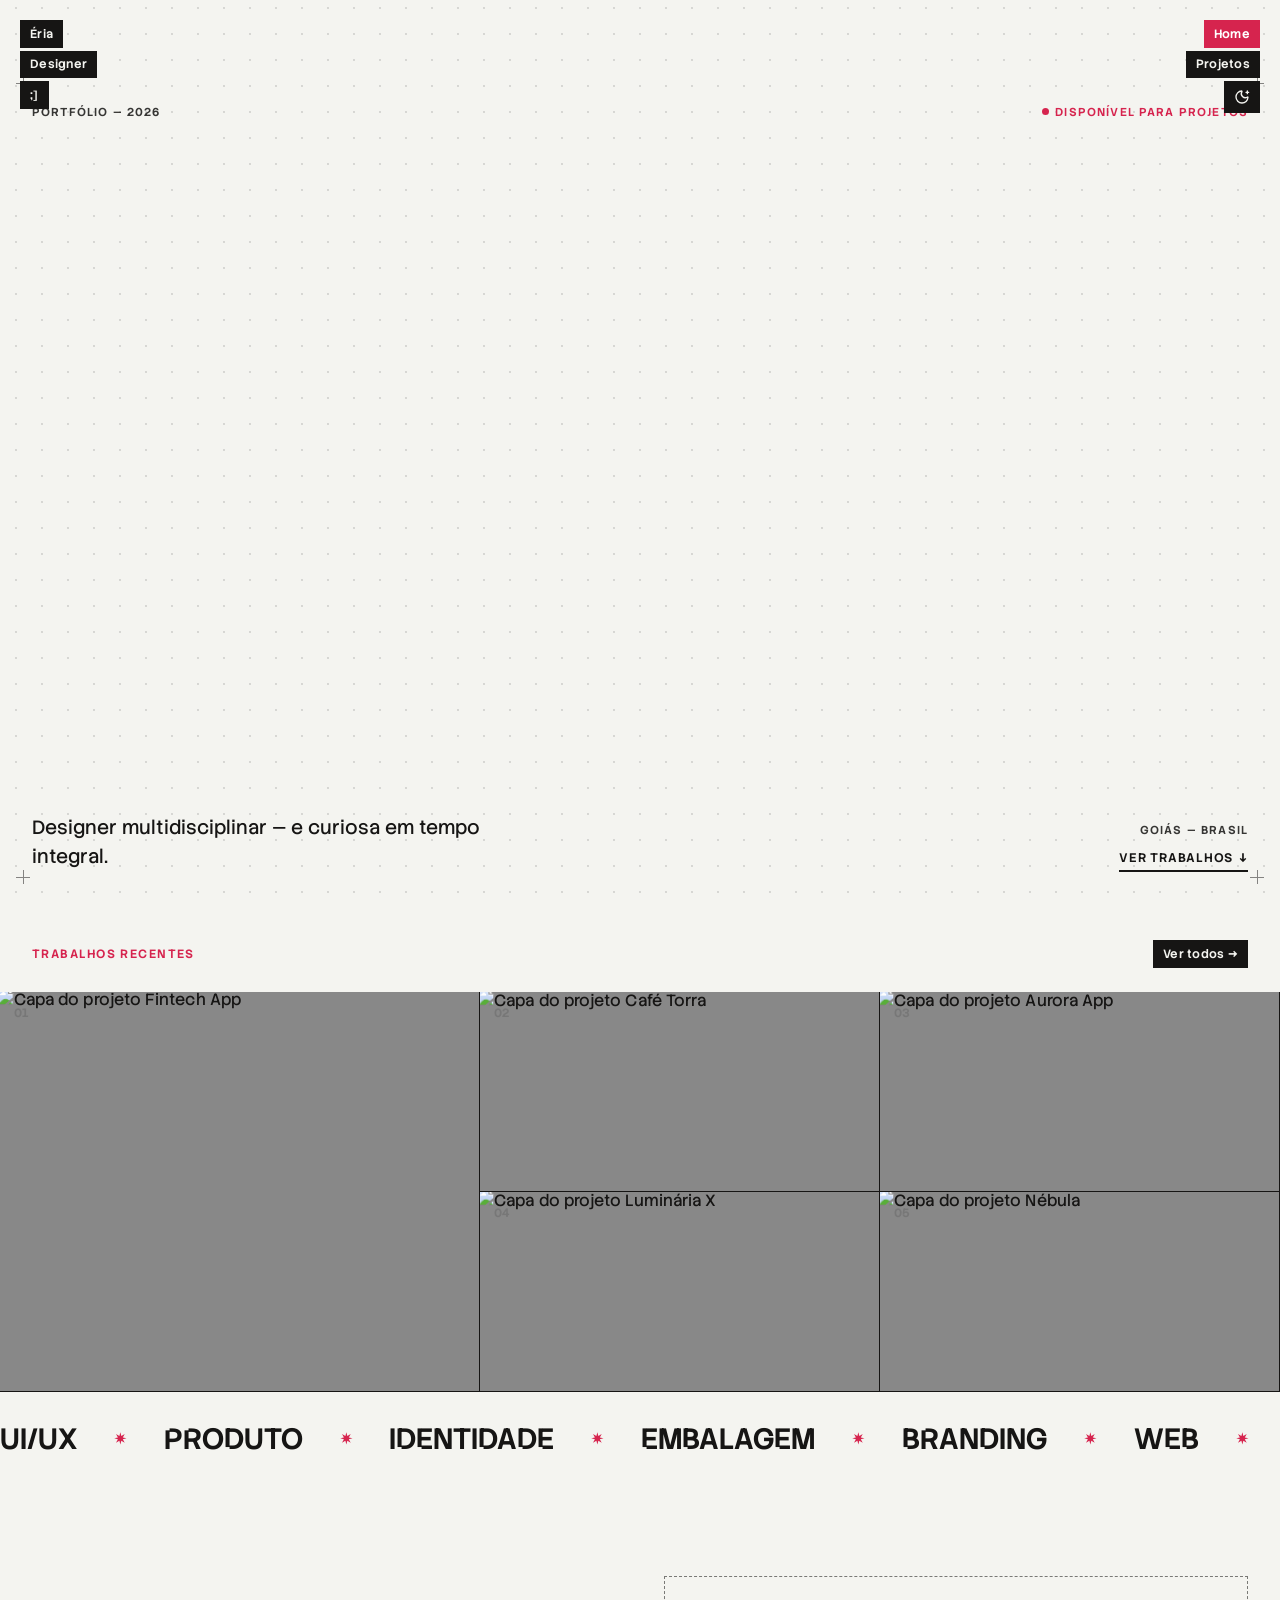
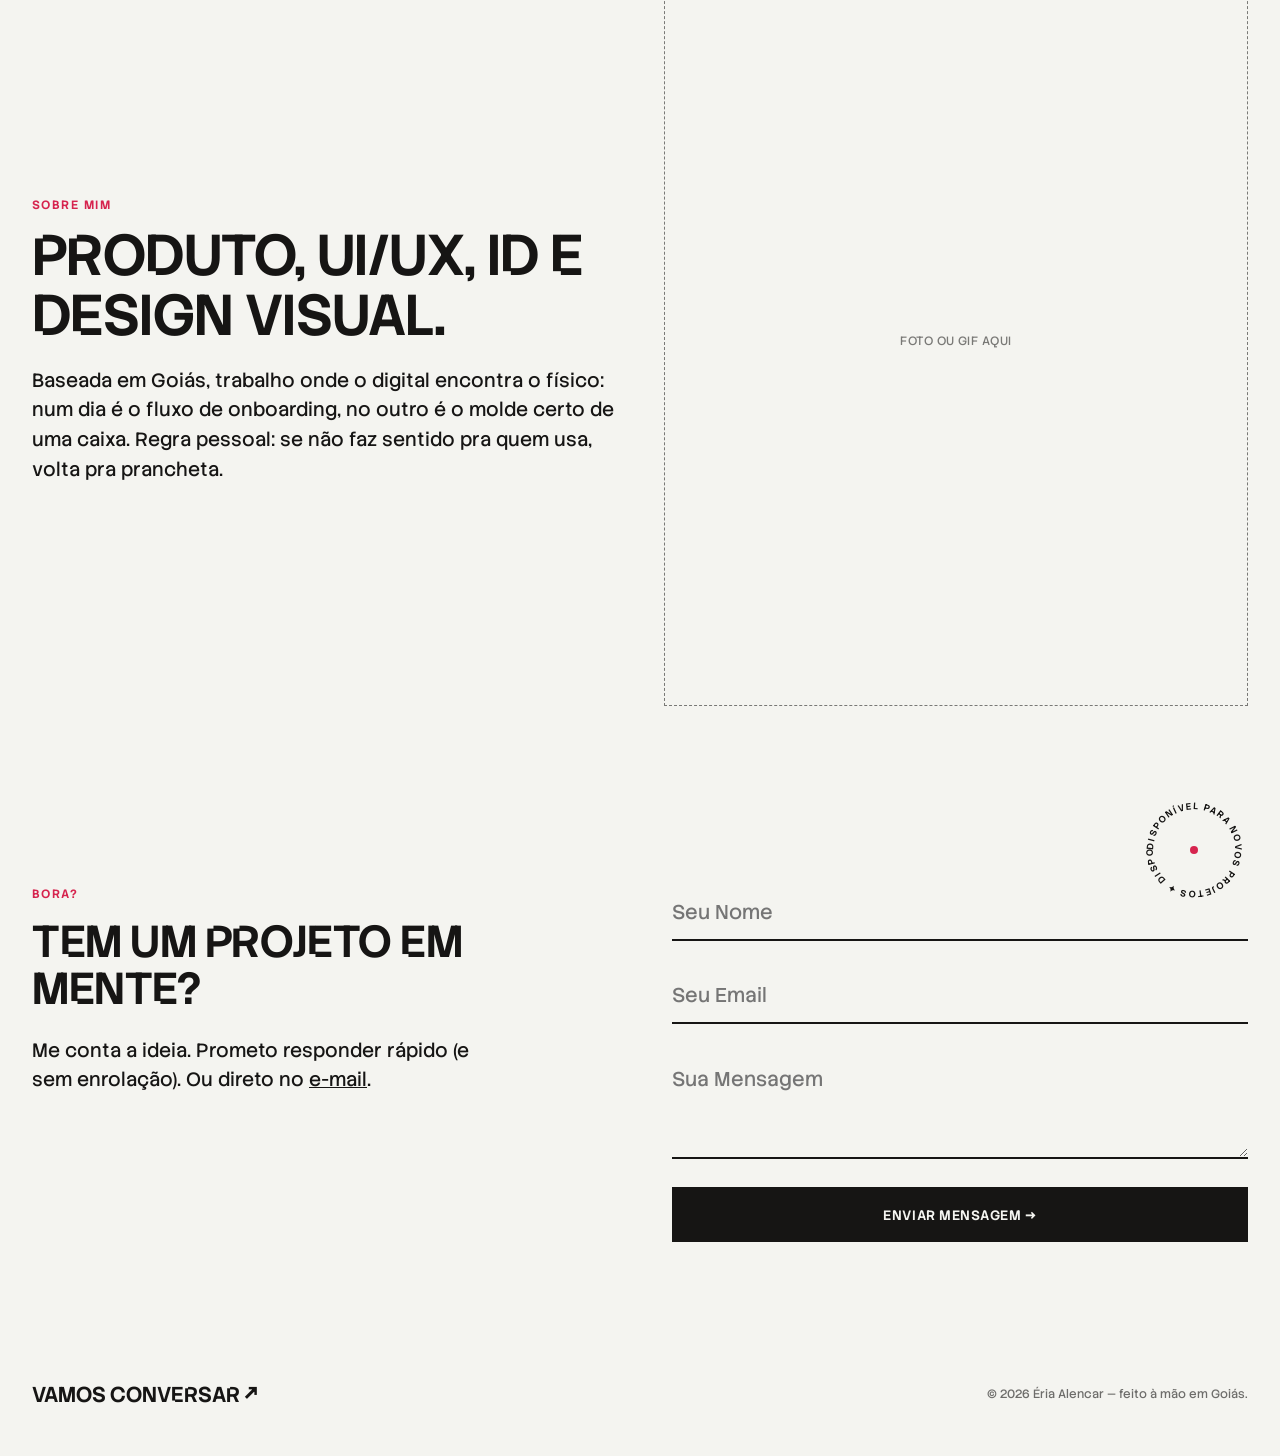
==== commit afb544bf: "eria_portifas_atualizado" ====
--- a/index.html
+++ b/index.html
@@ -13,15 +13,16 @@
         var t = localStorage.getItem('theme');
         if (!t) t = window.matchMedia && window.matchMedia('(prefers-color-scheme: dark)').matches ? 'dark' : 'light';
         document.documentElement.setAttribute('data-theme', t);
+        document.documentElement.classList.add('js');
       } catch (e) {}
     })();
   </script>
   <link rel="preconnect" href="https://fonts.googleapis.com">
   <link rel="preconnect" href="https://fonts.gstatic.com" crossorigin>
-  <link href="https://fonts.googleapis.com/css2?family=Space+Grotesk:wght@400;500;600;700&family=Unbounded:wght@200..900&display=swap" rel="stylesheet">
-  <link rel="stylesheet" href="css/style.css">
-  <link rel="stylesheet" href="css/animations.css">
-  <link rel="stylesheet" href="css/responsive.css">
+  <link href="https://fonts.googleapis.com/css2?family=Stack+Sans+Notch:wght@200..700&family=Stack+Sans+Text:wght@200..700&display=swap" rel="stylesheet">
+  <link rel="stylesheet" href="assets/css/style.css">
+  <link rel="stylesheet" href="assets/css/animations.css">
+  <link rel="stylesheet" href="assets/css/responsive.css">
 </head>
 <body>
   <header>
@@ -49,22 +50,41 @@
   </header>
 
   <main class="main-wrapper">
-    <!-- DOBRA 1 — HERO -->
-    <section class="hero">
-      <h1 class="h1-brutal">
-        <div class="reveal-text"><span>Éria</span></div>
-        <div class="reveal-text"><span><em>Alencar</em></span></div>
+    <!-- DOBRA 1 — HERO
+         O nome é o brinquedo: cada letra da Stack Sans Notch é um eixo variável (wght 200–700).
+         Perto do cursor a letra engorda e sobe; sem interação, uma onda percorre o nome.
+         Intensidade e velocidade em js/hero-weight.js -->
+    <section class="hero" id="hero">
+      <span class="crop crop-tl" aria-hidden="true"></span>
+      <span class="crop crop-tr" aria-hidden="true"></span>
+      <span class="crop crop-bl" aria-hidden="true"></span>
+      <span class="crop crop-br" aria-hidden="true"></span>
+
+      <div class="hero-topline">
+        <span class="hero-meta">Portfólio — 2026</span>
+        <span class="hero-meta hero-avail"><span class="avail-dot" aria-hidden="true"></span>Disponível para projetos</span>
+      </div>
+
+      <h1 class="hero-name" aria-label="Éria Alencar">
+        <span class="hero-line hero-line-top" aria-hidden="true"><span class="hl">É</span><span class="hl">R</span><span class="hl">I</span><span class="hl">A</span></span>
+        <span class="hero-line hero-line-accent" aria-hidden="true"><span class="hl">A</span><span class="hl">L</span><span class="hl">E</span><span class="hl">N</span><span class="hl">C</span><span class="hl">A</span><span class="hl">R</span></span>
       </h1>
 
-      <!-- TROQUE/AJUSTE AS FRASES DO HERO EM js/hero-slot.js — elas se revezam sozinhas
-           e viram "caça-níquel" ao passar o mouse nos projetos abaixo -->
-      <div class="hero-sub-wrap">
-        <p class="hero-sub text-body" id="heroSub">Designer multidisciplinar — e curiosa em tempo integral.</p>
+      <div class="hero-foot">
+        <!-- TROQUE/AJUSTE AS FRASES DO HERO EM js/hero-slot.js — elas se revezam sozinhas
+             e viram "caça-níquel" ao passar o mouse nos projetos abaixo -->
+        <div class="hero-sub-wrap">
+          <p class="hero-sub text-body" id="heroSub">Designer multidisciplinar — e curiosa em tempo integral.</p>
+        </div>
+        <div class="hero-side">
+          <span class="hero-meta">Goiás — Brasil</span>
+          <a href="#teaser" class="scroll-cue" data-scroll-to>Ver trabalhos <span class="cue-arrow" aria-hidden="true">↓</span></a>
+        </div>
       </div>
     </section>
 
     <!-- DOBRA 2 — TEASER DE PROJETOS (bento assimétrico) -->
-    <div class="teaser-intro">
+    <div class="teaser-intro" id="teaser">
       <p class="eyebrow">Trabalhos recentes</p>
       <a href="projects.html" class="tag">Ver todos →</a>
     </div>
@@ -175,9 +195,10 @@
   <script src="https://unpkg.com/@studio-freight/lenis@1.0.34/dist/lenis.min.js"></script>
   <script src="https://cdnjs.cloudflare.com/ajax/libs/gsap/3.12.2/gsap.min.js"></script>
   <script src="https://cdnjs.cloudflare.com/ajax/libs/gsap/3.12.2/ScrollTrigger.min.js"></script>
-  <script src="js/main.js"></script>
-  <script src="js/ripple.js"></script>
-  <script src="js/animations.js"></script>
-  <script src="js/hero-slot.js"></script>
+  <script src="assets/js/main.js"></script>
+  <script src="assets/js/ripple.js"></script>
+  <script src="assets/js/animations.js"></script>
+  <script src="assets/js/hero-slot.js"></script>
+  <script src="assets/js/hero-weight.js"></script>
 </body>
 </html>
--- a/assets/css/style.css
+++ b/assets/css/style.css
@@ -0,0 +1,480 @@
+/* ============================================
+   RESET & VARIÁVEIS (temas claro/escuro)
+   ============================================ */
+:root {
+  --bg-color: #f4f4f0;
+  --text-color: #161514;
+  --accent-color: #D6244E;
+  --border-color: #161514;
+  --font-display: 'Stack Sans Notch', 'Stack Sans Text', -apple-system, sans-serif;
+  --font-body: 'Stack Sans Text', 'Stack Sans Notch', -apple-system, BlinkMacSystemFont, "Segoe UI", Helvetica, Arial, sans-serif;
+  color-scheme: light;
+}
+:root[data-theme="dark"] {
+  --bg-color: #1a1a1a;
+  --text-color: #f4f4f0;
+  --accent-color: #FF4D73;
+  --border-color: #f4f4f0;
+  color-scheme: dark;
+}
+@media (prefers-color-scheme: dark) {
+  :root:not([data-theme="light"]) {
+    --bg-color: #1a1a1a; --text-color: #f4f4f0; --accent-color: #FF4D73; --border-color: #f4f4f0;
+    color-scheme: dark;
+  }
+}
+* { margin: 0; padding: 0; box-sizing: border-box; }
+
+/* ============================================
+   TIPOGRAFIA
+   ============================================ */
+body {
+  font-family: var(--font-body);
+  background-color: var(--bg-color);
+  color: var(--text-color);
+  -webkit-font-smoothing: antialiased;
+  overflow-x: hidden;
+  transition: background-color 0.25s ease, color 0.25s ease;
+}
+a { color: inherit; text-decoration: none; }
+ul { list-style: none; }
+::selection { background: var(--accent-color); color: #ffffff; }
+
+.h1-brutal {
+  font-family: var(--font-display);
+  font-size: clamp(2.6rem, 8vw, 7rem);
+  font-weight: 600;
+  letter-spacing: -0.02em;
+  line-height: 0.98;
+  text-transform: uppercase;
+}
+.h1-brutal em { font-style: normal; font-weight: 600; color: var(--accent-color); }
+
+.h2-brutal {
+  font-family: var(--font-display);
+  font-size: clamp(1.6rem, 4.5vw, 3.6rem);
+  font-weight: 600;
+  letter-spacing: -0.01em;
+  line-height: 1.05;
+  text-transform: uppercase;
+}
+
+.text-body { font-size: clamp(1rem, 1.5vw, 1.25rem); line-height: 1.55; font-weight: 400; }
+
+.eyebrow {
+  font-family: var(--font-body);
+  font-weight: 600;
+  font-size: 0.75rem;
+  letter-spacing: 0.12em;
+  text-transform: uppercase;
+  color: var(--accent-color);
+}
+
+/* ============================================
+   HEADER — três tags à esquerda, nav à direita
+   ============================================ */
+.main-wrapper { min-height: 100vh; display: flex; flex-direction: column; }
+
+header {
+  position: fixed; top: 0; left: 0; right: 0; z-index: 100;
+  display: flex; justify-content: space-between; align-items: flex-start;
+  padding: 1.25rem; pointer-events: none;
+}
+.id-stack, .nav-stack { display: flex; flex-direction: column; gap: 3px; pointer-events: auto; }
+.id-stack { align-items: flex-start; }
+.nav-stack { align-items: flex-end; }
+
+.tag {
+  display: inline-flex; align-items: center; gap: 0.5em;
+  background: var(--text-color); color: var(--bg-color);
+  font-family: var(--font-body); font-weight: 600; font-size: 0.75rem; line-height: 1;
+  letter-spacing: 0.02em; padding: 0.65em 0.85em; border: none; white-space: nowrap;
+  transition: background-color 0.15s ease, color 0.15s ease;
+}
+a.tag:hover, button.tag:hover { background: var(--accent-color); color: #ffffff; }
+.nav-stack a.active { background: var(--accent-color); color: #ffffff; }
+
+.theme-toggle svg { display: block; }
+.theme-toggle .icon-sun { display: none; }
+:root[data-theme="dark"] .theme-toggle .icon-sun { display: block; }
+:root[data-theme="dark"] .theme-toggle .icon-moon { display: none; }
+
+/* ============================================
+   HERO — a prancheta da Éria
+   Tela cheia, nome de ponta a ponta, letras vivas
+   (o peso variável reage ao cursor — js/hero-weight.js)
+   ============================================ */
+.hero {
+  min-height: 100vh;
+  min-height: 100svh;
+  padding: 6.5rem 2rem 1.75rem;
+  display: flex; flex-direction: column; justify-content: space-between; gap: 2rem;
+  position: relative;
+  /* grade de pontos bem sutil: o hero como artboard */
+  background-image: radial-gradient(color-mix(in srgb, var(--border-color) 13%, transparent) 1px, transparent 1px);
+  background-size: 26px 26px;
+  background-position: center;
+}
+
+/* Marcas de registro nos cantos (vernáculo de gráfica/print) */
+.crop { position: absolute; width: 14px; height: 14px; opacity: 0.5; pointer-events: none; }
+.crop::before, .crop::after { content: ""; position: absolute; background: var(--border-color); }
+.crop::before { width: 100%; height: 1px; top: 50%; left: 0; }
+.crop::after { height: 100%; width: 1px; left: 50%; top: 0; }
+.crop-tl { top: 4.75rem; left: 1rem; }
+.crop-tr { top: 4.75rem; right: 1rem; }
+.crop-bl { bottom: 1rem; left: 1rem; }
+.crop-br { bottom: 1rem; right: 1rem; }
+
+/* Linha de metadados no topo do hero */
+.hero-topline { display: flex; justify-content: space-between; align-items: center; gap: 1rem; flex-wrap: wrap; }
+.hero-meta {
+  font-family: var(--font-body); font-weight: 600; font-size: 0.72rem;
+  letter-spacing: 0.1em; text-transform: uppercase; opacity: 0.85;
+}
+.hero-avail { display: inline-flex; align-items: center; gap: 0.55em; color: var(--accent-color); opacity: 1; }
+.avail-dot {
+  width: 7px; height: 7px; border-radius: 50%; background: var(--accent-color);
+  animation: avail-pulse 2s ease-in-out infinite;
+}
+
+/* O nome: cada linha justificada de ponta a ponta, cada letra um eixo vivo */
+.hero-name {
+  font-family: var(--font-display);
+  font-size: clamp(2.9rem, 13.5vw, 13.5rem);
+  line-height: 0.94;
+  text-transform: uppercase;
+  display: flex; flex-direction: column; gap: 0.015em;
+  user-select: none;
+  -webkit-user-select: none;
+}
+.hero-line {
+  display: flex; justify-content: space-between;
+  overflow: hidden;
+  /* folga interna pra não decepar o acento do É nem a base das letras
+     (métricas da fonte: ascent 1em, tinta do acento chega a 0.9em) */
+  padding: 0.12em 0 0.05em;
+  margin: -0.12em 0 -0.05em;
+}
+.hero-line-top { font-size: 1.3em; }
+.hero-line-accent { color: var(--accent-color); }
+.hl {
+  display: inline-block;
+  font-weight: 620;
+  font-variation-settings: 'wght' var(--w, 620);
+  translate: 0 var(--ty, 0px);
+  will-change: transform, translate, font-variation-settings;
+}
+
+/* Rodapé do hero: subtítulo rotativo + local + convite pro scroll */
+.hero-foot { display: flex; justify-content: space-between; align-items: flex-end; gap: 2rem; }
+.hero-side { display: flex; flex-direction: column; align-items: flex-end; gap: 0.8rem; text-align: right; }
+.scroll-cue {
+  display: inline-flex; align-items: center; gap: 0.5em;
+  font-family: var(--font-body); font-weight: 600; font-size: 0.78rem;
+  letter-spacing: 0.06em; text-transform: uppercase;
+  border-bottom: 2px solid var(--border-color);
+  padding-bottom: 0.35em;
+  transition: color 0.2s ease, border-color 0.2s ease;
+}
+.scroll-cue:hover { color: var(--accent-color); border-color: var(--accent-color); }
+.cue-arrow { display: inline-block; animation: cue-bob 1.6s ease-in-out infinite; }
+
+/* Legenda giratória (fica trocada de lugar: agora usada no contato) */
+.spin-badge { position: absolute; width: 108px; height: 108px; pointer-events: none; }
+.spin-badge svg { width: 100%; height: 100%; animation: spin-slow 14s linear infinite; }
+.spin-badge text {
+  font-family: var(--font-body); font-weight: 600; font-size: 8.6px; letter-spacing: 0.15em;
+  text-transform: uppercase; fill: var(--text-color);
+}
+.spin-badge-dot {
+  position: absolute; top: 50%; left: 50%; width: 8px; height: 8px;
+  background: var(--accent-color); border-radius: 50%; transform: translate(-50%, -50%);
+}
+
+/* Subtítulo do hero: frases se revezando sozinhas, e vira "caça-níquel"
+   quando o mouse passa em um card de projeto (mostra a categoria dele) */
+.hero-sub-wrap { position: relative; max-width: 46ch; min-height: 2.2em; }
+.hero-sub {
+  opacity: 1; transform: translateY(0);
+  transition: opacity 0.3s ease, transform 0.3s ease;
+}
+.hero-sub.is-fading { opacity: 0; transform: translateY(8px); }
+.hero-sub.is-category {
+  font-family: var(--font-display);
+  font-weight: 600;
+  text-transform: uppercase;
+  letter-spacing: 0.03em;
+  color: var(--accent-color);
+}
+
+/* ============================================
+   GRIDS
+   ============================================ */
+.grid-2 { display: grid; grid-template-columns: 1fr 1fr; }
+.grid-3 { display: grid; grid-template-columns: repeat(3, 1fr); }
+
+/* ============================================
+   BENTO — projetos / piras / teaser
+   ============================================ */
+.bento-intro, .teaser-intro {
+  display: flex; justify-content: space-between; align-items: baseline;
+  padding: 2.5rem 2rem 1.5rem;
+}
+.bento-count { font-family: var(--font-display); font-weight: 600; font-size: 1.1rem; color: var(--accent-color); }
+
+.bento {
+  display: grid; grid-template-columns: repeat(4, 1fr); grid-auto-rows: 220px;
+  grid-auto-flow: dense;
+}
+.bento .project-card { display: flex; flex-direction: column; }
+.bento .project-image { flex: 1 1 0%; height: auto; min-height: 0; aspect-ratio: auto; }
+.b-2x2 { grid-column: span 2; grid-row: span 2; }
+.b-2x1 { grid-column: span 2; }
+.b-1x2 { grid-row: span 2; }
+
+/* Teaser bento assimétrico (Home) — 5 projetos */
+.teaser-bento {
+  display: grid;
+  grid-template-columns: 1.2fr 1fr 1fr;
+  grid-template-rows: repeat(2, 200px);
+  gap: 0;
+}
+.teaser-bento .t-tall { grid-row: span 2; }
+
+.card-index {
+  position: absolute; top: 0.85rem; left: 0.85rem; z-index: 3;
+  font-family: var(--font-body); font-weight: 600; font-size: 0.75rem; letter-spacing: 0.04em;
+  color: #ffffff; mix-blend-mode: difference; pointer-events: none;
+}
+.card-reveal {
+  position: absolute; left: 0; right: 0; bottom: 0; z-index: 4;
+  transform: translateY(100%); transition: transform 0.4s cubic-bezier(0.16, 1, 0.3, 1);
+  background: var(--accent-color); color: #ffffff;
+  font-family: var(--font-body); font-weight: 600; font-size: 0.78rem;
+  letter-spacing: 0.03em; text-transform: uppercase; padding: 1rem 1.5rem;
+  display: flex; align-items: center; gap: 0.5rem;
+}
+.card-reveal .arrow { transition: transform 0.3s ease; }
+.project-card:hover .card-reveal { transform: translateY(0); }
+.project-card:hover .card-reveal .arrow { transform: translateX(4px); }
+
+/* PIRAS — mural de polaroides: cada card com leve rotação, endireita no hover */
+.piras-grid {
+  display: grid;
+  grid-template-columns: repeat(3, 1fr);
+  gap: 2.5rem 1.75rem;
+  padding: 1.5rem 2rem 4rem;
+}
+.pira-card {
+  position: relative;
+  background: var(--bg-color);
+  border: 1px solid var(--border-color);
+  padding: 0.6rem 0.6rem 1rem;
+  box-shadow: 5px 5px 0 var(--border-color);
+  cursor: pointer;
+  transition: transform 0.3s cubic-bezier(0.16, 1, 0.3, 1), box-shadow 0.3s ease;
+}
+.pira-card .project-image { aspect-ratio: 4/5; display: block; overflow: hidden; }
+.pira-card .pira-caption {
+  display: block;
+  font-family: var(--font-body); font-weight: 600; font-size: 0.75rem;
+  color: var(--text-color); padding-top: 0.75rem;
+}
+.pira-card:nth-child(9n+1) { transform: rotate(-2.5deg); }
+.pira-card:nth-child(9n+2) { transform: rotate(1.5deg); }
+.pira-card:nth-child(9n+3) { transform: rotate(-1deg); }
+.pira-card:nth-child(9n+4) { transform: rotate(2deg); }
+.pira-card:nth-child(9n+5) { transform: rotate(-2deg); }
+.pira-card:nth-child(9n+6) { transform: rotate(1deg); }
+.pira-card:nth-child(9n+7) { transform: rotate(-1.5deg); }
+.pira-card:nth-child(9n+8) { transform: rotate(2.5deg); }
+.pira-card:nth-child(9n+9) { transform: rotate(-0.5deg); }
+.pira-card:hover {
+  transform: rotate(0deg) translateY(-6px) scale(1.04) !important;
+  box-shadow: 8px 8px 0 var(--accent-color);
+  z-index: 2;
+}
+
+.project-card {
+  border-right: 1px solid var(--border-color); border-bottom: 1px solid var(--border-color);
+  display: block; position: relative; overflow: hidden;
+  background: var(--bg-color); transition: background-color 0.25s ease;
+}
+.grid-3 .project-card:nth-child(3n) { border-right: none; }
+
+.project-image {
+  width: 100%; aspect-ratio: 4/5; background-color: #888; object-fit: cover; display: block;
+  transform: scale(1.01); transition: transform 0.6s cubic-bezier(0.16, 1, 0.3, 1);
+  will-change: transform;
+}
+.project-info {
+  padding: 1.25rem 1.5rem; border-top: 1px solid var(--border-color);
+  display: flex; justify-content: space-between; align-items: center; gap: 1rem; background: inherit;
+}
+.project-title { font-family: var(--font-display); font-size: 1.25rem; font-weight: 600; text-transform: uppercase; }
+.project-category {
+  font-family: var(--font-body); font-weight: 600; font-size: 0.65rem;
+  border: 1px solid var(--border-color); padding: 0.4rem 0.6rem; text-transform: uppercase; white-space: nowrap;
+}
+.project-card:hover .project-image { transform: scale(1.06); }
+.project-card:hover { background-color: var(--text-color); color: var(--bg-color); }
+.project-card:hover .project-info { border-top-color: var(--bg-color); }
+.project-card:hover .project-category { border-color: var(--bg-color); color: var(--bg-color); }
+
+/* ============================================
+   SWITCH PROJETOS / PIRAS + título animado
+   ============================================ */
+.view-switch { display: flex; gap: 0.6rem; padding: 1.5rem 2rem 0; }
+.view-btn {
+  background: none; color: var(--text-color); border: 1px solid var(--border-color);
+  font-family: var(--font-display); font-weight: 600; font-size: 0.95rem; text-transform: uppercase;
+  padding: 0.75rem 1.5rem; transition: background 0.15s ease, color 0.15s ease;
+}
+.view-btn.active, .view-btn:hover { background: var(--text-color); color: var(--bg-color); }
+.view-panel[hidden] { display: none; }
+
+.title-word-wrap { position: relative; display: inline-block; }
+.title-word { display: inline-block; transition: opacity 0.25s ease, transform 0.25s ease; }
+.title-word.is-swapping { opacity: 0; transform: translateY(8px); }
+.title-star {
+  position: absolute; top: -0.5em; right: -0.65em;
+  width: 0.5em; height: 0.5em;
+  opacity: 0; transform: scale(0.2) rotate(-25deg);
+  transition: opacity 0.35s ease, transform 0.5s cubic-bezier(0.34, 1.56, 0.64, 1);
+  pointer-events: none;
+  color: var(--accent-color);
+}
+.title-star svg { width: 100%; height: 100%; animation: spin-medium 5s linear infinite; transform-box: fill-box; transform-origin: center; }
+.is-piras .title-star { opacity: 1; transform: scale(1) rotate(0deg); }
+
+/* ============================================
+   FAIXAS (MARQUEE) + slot-machine ao passar nos cards
+   ============================================ */
+.marquee { overflow: hidden; padding: 1.75rem 0; }
+.marquee-track { display: flex; width: max-content; animation: marquee-scroll 26s linear infinite; }
+.marquee-group {
+  display: flex; align-items: center; gap: 2.25rem; padding-right: 2.25rem;
+  font-family: var(--font-display); font-size: clamp(1.15rem, 2.3vw, 1.9rem);
+  font-weight: 600; text-transform: uppercase; white-space: nowrap;
+}
+.sep { color: var(--accent-color); display: inline-flex; width: 0.5em; height: 0.5em; }
+.sep svg { width: 100%; height: 100%; }
+
+/* ============================================
+   SOBRE (com espaço pra foto/gif)
+   ============================================ */
+.about-blurb { padding: clamp(4rem, 10vh, 7rem) 2rem; }
+.about-blurb .grid-2 { gap: 3rem; align-items: center; }
+.about-photo {
+  aspect-ratio: 4/5;
+  border: 1px dashed var(--border-color);
+  display: flex; align-items: center; justify-content: center;
+  text-align: center; padding: 1.5rem;
+  font-family: var(--font-body); font-size: 0.75rem; opacity: 0.55;
+  text-transform: uppercase; letter-spacing: 0.04em;
+}
+
+/* ============================================
+   CONTATO
+   ============================================ */
+.contact-section { padding: clamp(4rem, 10vh, 7rem) 2rem; position: relative; }
+.contact-form { display: flex; flex-direction: column; gap: 1.75rem; }
+.contact-form input, .contact-form textarea {
+  background: transparent; border: none; border-bottom: 2px solid var(--border-color);
+  padding: 0.85rem 0; font-family: inherit; font-size: 1.25rem; outline: none; color: var(--text-color);
+}
+.contact-form input:focus, .contact-form textarea:focus { border-color: var(--accent-color); }
+.contact-form button[type="submit"] {
+  background: var(--text-color); color: var(--bg-color); border: 1px solid var(--border-color);
+  padding: 1.1rem; font-family: var(--font-body); font-weight: 600; font-size: 0.85rem;
+  text-transform: uppercase; letter-spacing: 0.04em; transition: background 0.2s ease, color 0.2s ease;
+}
+.contact-form button[type="submit"]:hover { background: var(--accent-color); color: #ffffff; }
+
+/* ============================================
+   FOOTER
+   ============================================ */
+footer {
+  padding: 3rem 2rem; display: flex; justify-content: space-between; align-items: center; gap: 2rem;
+  font-family: var(--font-display); font-weight: 600; text-transform: uppercase; font-size: 1.35rem;
+}
+footer a:hover { color: var(--accent-color); }
+.footer-note { font-family: var(--font-body); font-weight: 400; text-transform: none; font-size: 0.75rem; opacity: 0.6; text-align: right; }
+
+/* ============================================
+   FILTROS
+   ============================================ */
+.filter-bar { padding: 1.5rem 2rem 2rem; display: flex; gap: 0.75rem; flex-wrap: wrap; }
+.filter-btn {
+  background: none; color: inherit; border: 1px solid var(--border-color);
+  padding: 0.65rem 1.1rem; font-family: var(--font-body); font-weight: 600; font-size: 0.75rem;
+  text-transform: uppercase; letter-spacing: 0.02em; transition: all 0.15s ease;
+}
+.filter-btn.active, .filter-btn:hover { background: var(--text-color); color: var(--bg-color); }
+
+/* ============================================
+   LIGHTBOX (piras)
+   ============================================ */
+.lightbox {
+  position: fixed; inset: 0; z-index: 500; background: rgba(22, 21, 20, 0.92);
+  display: flex; align-items: center; justify-content: center; padding: 3rem;
+  opacity: 0; pointer-events: none; transition: opacity 0.25s ease;
+}
+.lightbox.is-open { opacity: 1; pointer-events: auto; }
+.lightbox img { max-width: 100%; max-height: 100%; object-fit: contain; border: 1px solid #f4f4f0; touch-action: pan-y; }
+.lightbox-close {
+  position: absolute; top: 1.5rem; right: 1.5rem; background: #f4f4f0; color: #161514;
+  border: none; width: 40px; height: 40px; font-size: 1.1rem; cursor: pointer;
+}
+.lightbox-nav {
+  position: absolute; top: 50%; transform: translateY(-50%);
+  background: #f4f4f0; color: #161514; border: none;
+  width: 48px; height: 48px; font-size: 1.6rem; line-height: 1; cursor: pointer;
+  display: flex; align-items: center; justify-content: center;
+  transition: background 0.2s ease;
+}
+.lightbox-nav:hover { background: var(--accent-color); color: #ffffff; }
+.lightbox-prev { left: 1.5rem; }
+.lightbox-next { right: 1.5rem; }
+.lightbox-count {
+  position: absolute; bottom: 1.5rem; left: 50%; transform: translateX(-50%);
+  font-family: var(--font-body); font-weight: 600; font-size: 0.75rem;
+  color: #f4f4f0; letter-spacing: 0.04em;
+}
+
+/* ============================================
+   CLIQUE — pequeno "ripple" ao clicar (cursor padrão do sistema)
+   ============================================ */
+.click-ripple {
+  position: fixed; top: 0; left: 0; width: 10px; height: 10px;
+  border: 1.5px solid var(--accent-color); border-radius: 50%;
+  transform: translate(-50%, -50%); pointer-events: none; z-index: 9999;
+  animation: ripple-pop 0.5s ease-out forwards;
+}
+
+/* ============================================
+   UTILITÁRIOS
+   ============================================ */
+.p-2 { padding: 2rem; }
+
+/* Link de volta (página de projeto) */
+.back-link {
+  display: inline-flex;
+  align-items: center;
+  gap: 0.4em;
+  font-family: var(--font-body);
+  font-weight: 600;
+  font-size: 0.8rem;
+  text-transform: uppercase;
+  letter-spacing: 0.03em;
+  margin-bottom: 2rem;
+  padding-bottom: 0.2em;
+  border-bottom: 1px solid var(--border-color);
+  transition: color 0.2s ease, border-color 0.2s ease, transform 0.2s ease;
+}
+.back-link:hover {
+  color: var(--accent-color);
+  border-color: var(--accent-color);
+  transform: translateX(-3px);
+}
--- a/assets/css/animations.css
+++ b/assets/css/animations.css
@@ -0,0 +1,47 @@
+/* ANIMAÇÃO DE TEXTO GSAP (oculta inicial) */
+.reveal-text { clip-path: polygon(0 0, 100% 0, 100% 100%, 0% 100%); }
+.reveal-text span { display: block; transform: translateY(110%); }
+
+/* HERO — letras entram de baixo, uma a uma (GSAP leva até y:0).
+   Só esconde se houver JS; sem JS o nome já aparece no lugar. */
+.js .hero-name .hl { transform: translateY(118%); }
+
+/* Pulso do "disponível" e balanço da seta de scroll */
+@keyframes avail-pulse {
+  0%, 100% { opacity: 1; transform: scale(1); }
+  50% { opacity: 0.4; transform: scale(0.75); }
+}
+@keyframes cue-bob {
+  0%, 100% { transform: translateY(0); }
+  50% { transform: translateY(4px); }
+}
+
+/* FAIXA / MARQUEE */
+@keyframes marquee-scroll { to { transform: translateX(-50%); } }
+
+/* SELOS GIRATÓRIOS */
+@keyframes spin-slow { to { transform: rotate(360deg); } }
+/* Uma estrela de 8 pontas é simétrica a cada 45° — rotação pura "some" visualmente.
+   A leve pulsação de escala garante que o giro seja percebido. */
+@keyframes spin-medium {
+  0% { transform: rotate(0deg) scale(1); }
+  50% { transform: rotate(180deg) scale(1.18); }
+  100% { transform: rotate(360deg) scale(1); }
+}
+
+/* CLIQUE — ripple */
+@keyframes ripple-pop {
+  0% { width: 10px; height: 10px; opacity: 0.9; }
+  100% { width: 42px; height: 42px; opacity: 0; }
+}
+
+/* ACESSIBILIDADE */
+@media (prefers-reduced-motion: reduce) {
+  .marquee-track { animation: none; }
+  .reveal-text span { transform: none; }
+  .js .hero-name .hl { transform: none; }
+  .avail-dot, .cue-arrow { animation: none; }
+  .project-image { transition: none; }
+  .spin-badge svg, .title-star svg { animation: none; }
+  .click-ripple { animation: none; display: none; }
+}
--- a/assets/css/responsive.css
+++ b/assets/css/responsive.css
@@ -0,0 +1,60 @@
+@media (max-width: 1024px) {
+  .grid-3 { grid-template-columns: repeat(2, 1fr); }
+  .grid-3 .project-card:nth-child(3n) { border-right: 1px solid var(--border-color); }
+  .grid-3 .project-card:nth-child(2n) { border-right: none; }
+
+  .bento { grid-template-columns: repeat(2, 1fr); }
+  .teaser-bento { grid-template-columns: 1fr 1fr; grid-template-rows: repeat(3, 190px); }
+  .teaser-bento .t-tall { grid-column: span 2; grid-row: span 1; }
+  .piras-grid { grid-template-columns: repeat(2, 1fr); }
+  .spin-badge { width: 88px; height: 88px; }
+}
+
+@media (max-width: 768px) {
+  .grid-2, .grid-3 { grid-template-columns: 1fr; }
+  .grid-3 .project-card { border-right: none; }
+  .about-blurb .grid-2 { grid-template-columns: 1fr; }
+  .about-photo { order: -1; max-width: 260px; }
+
+  .bento { grid-template-columns: 1fr; grid-auto-rows: 300px; }
+  .b-2x2, .b-2x1, .b-1x2 { grid-column: span 1; grid-row: span 1; }
+  .bento .project-card { border-right: none; }
+
+  .teaser-bento { grid-template-columns: 1fr; grid-template-rows: none; }
+  .teaser-bento .t-tall { grid-column: span 1; grid-row: auto; }
+  .teaser-bento .project-image { aspect-ratio: 4/5; min-height: auto; height: auto; }
+
+  .piras-grid { grid-template-columns: 1fr; gap: 2rem; padding: 1.5rem 1.25rem 3rem; }
+  .pira-card:hover { transform: rotate(0deg) scale(1.02) !important; }
+
+  header { padding: 0.75rem; }
+  .tag { font-size: 0.66rem; }
+
+  .hero { padding: 6.25rem 1.25rem 1.25rem; min-height: 100svh; background-size: 22px 22px; }
+  .hero-name { font-size: clamp(2.5rem, 16.5vw, 6.5rem); }
+  .hero-foot { flex-direction: column; align-items: stretch; gap: 1.5rem; }
+  .hero-side { flex-direction: row; align-items: center; justify-content: space-between; text-align: left; }
+  .crop { width: 10px; height: 10px; }
+  .crop-tl, .crop-tr { top: 4.5rem; }
+  .crop-bl, .crop-br { bottom: 0.75rem; }
+
+  .about-blurb, .contact-section { padding-left: 1.25rem; padding-right: 1.25rem; }
+  .spin-badge { position: static; margin-top: 2rem; }
+  .marquee-group { gap: 1.25rem; padding-right: 1.25rem; }
+
+  .view-switch { padding: 1.25rem 1.25rem 0; }
+  .view-btn { padding: 0.6rem 1.1rem; font-size: 0.85rem; }
+
+  footer { flex-direction: column; gap: 1.25rem; font-size: 1.1rem; text-align: center; }
+  .footer-note { text-align: center; }
+
+  .filter-bar { flex-wrap: wrap; padding: 1.25rem; }
+  .lightbox { padding: 1.25rem; }
+  .lightbox-nav { width: 38px; height: 38px; font-size: 1.3rem; }
+  .lightbox-prev { left: 0.5rem; }
+  .lightbox-next { right: 0.5rem; }
+}
+
+@media (max-width: 420px) {
+  .tag { font-size: 0.62rem; }
+}
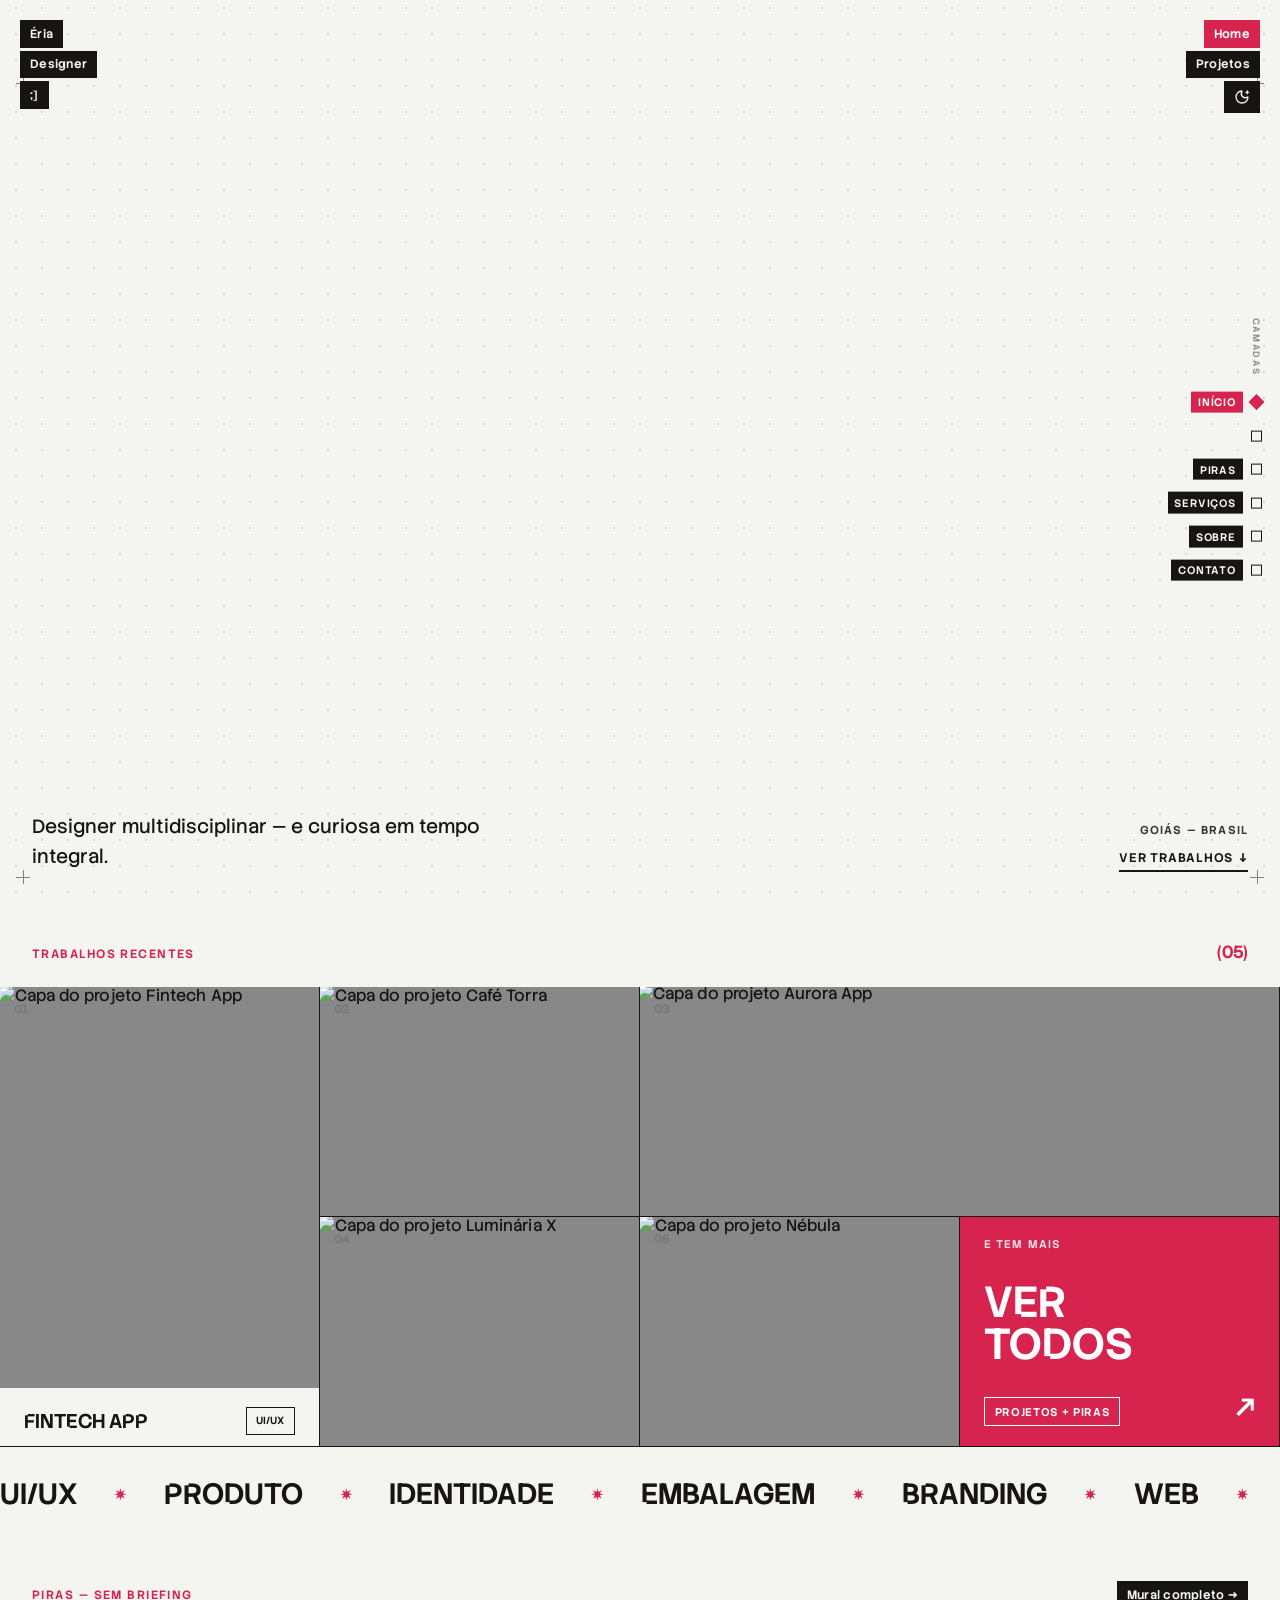
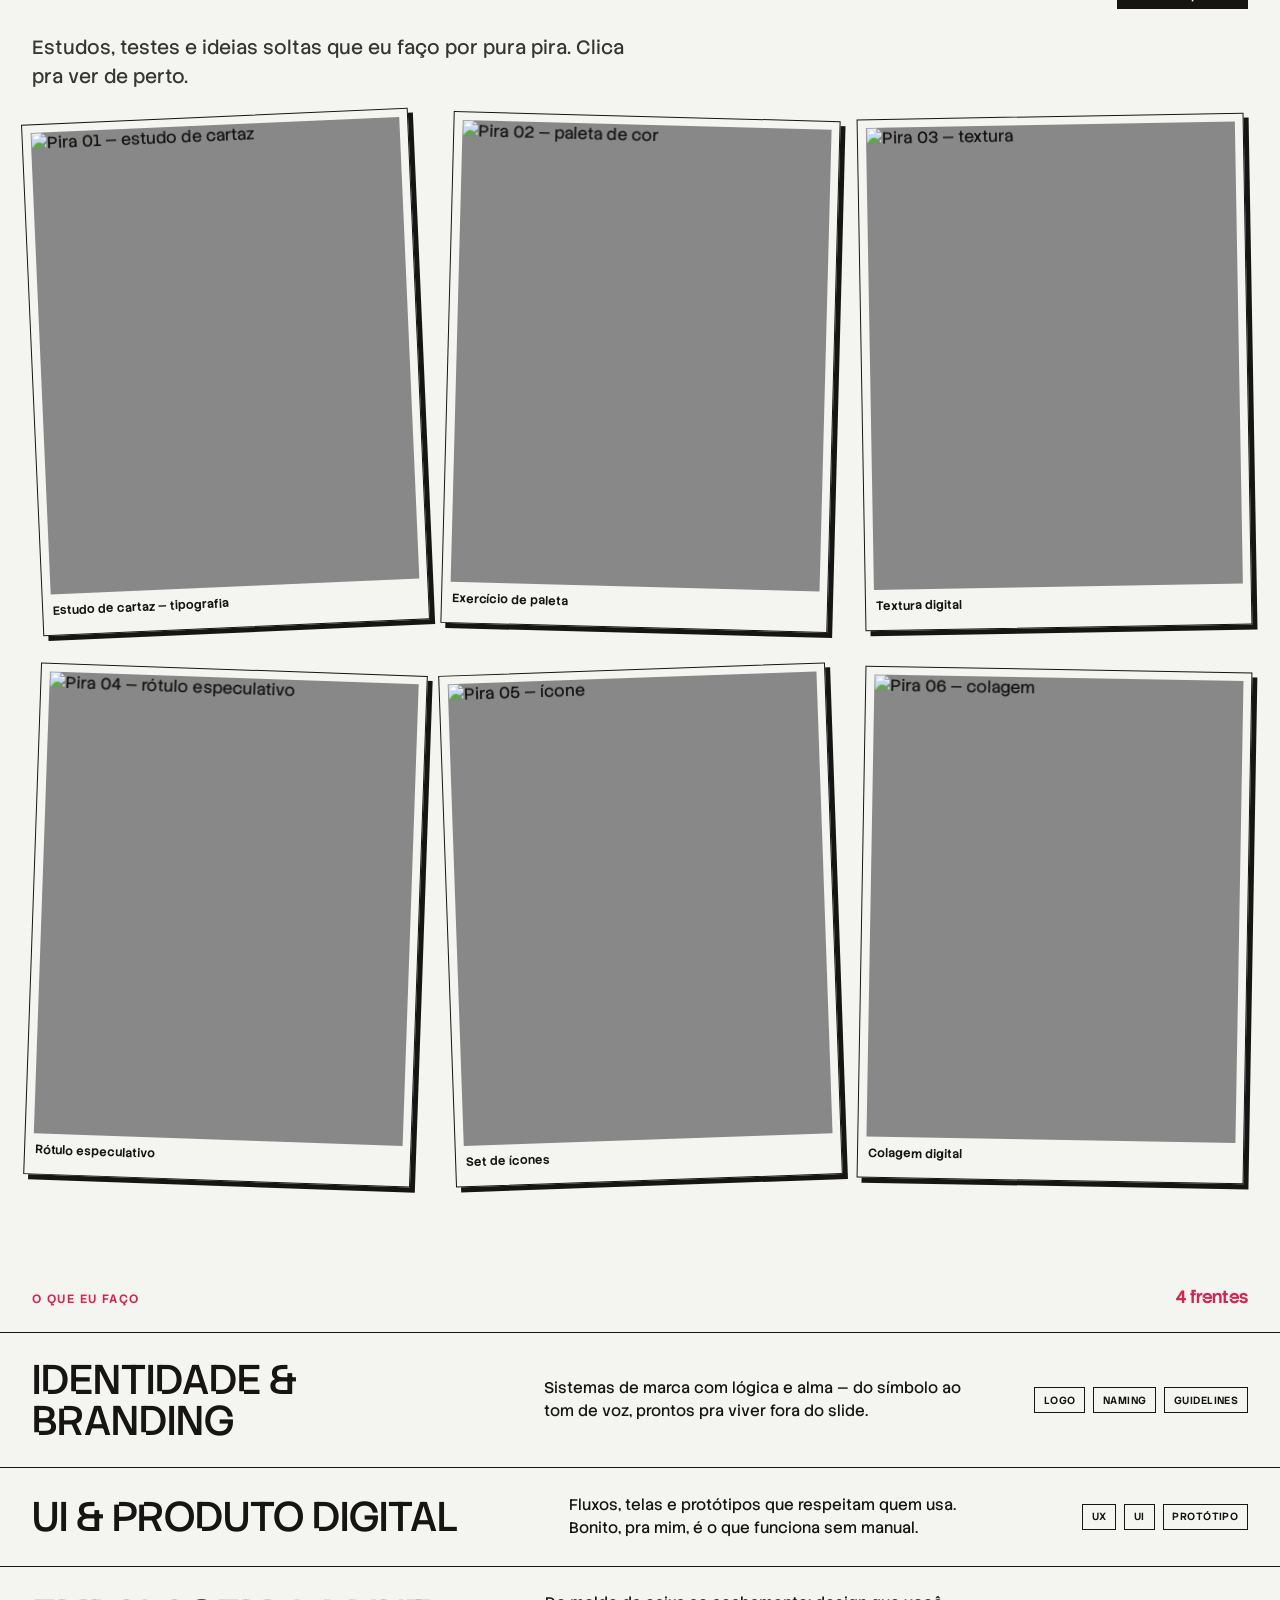
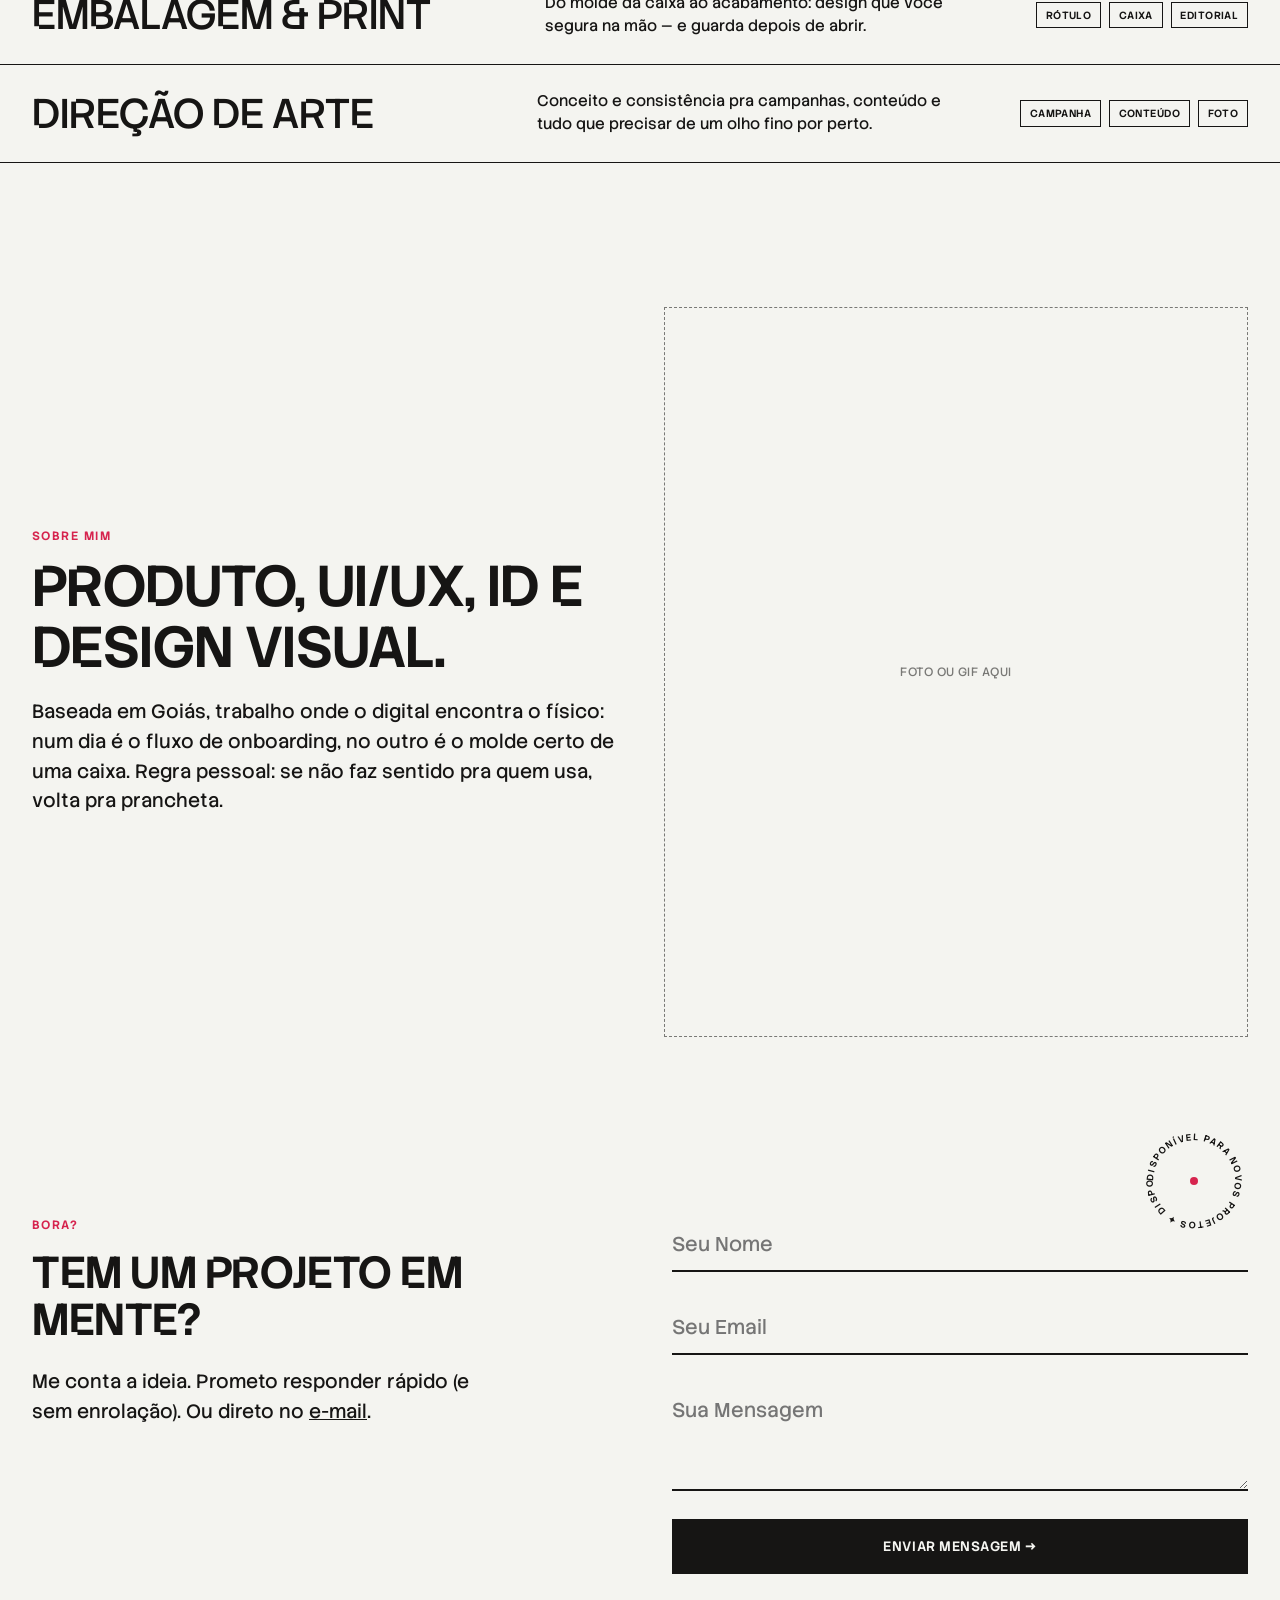
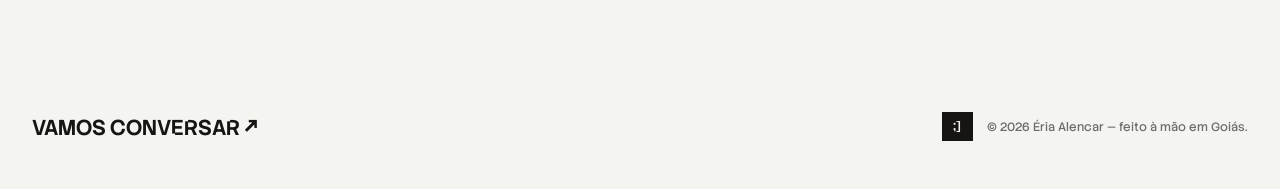
==== commit 26fb078e: "eria_portifas_atualizado 2.0" ====
--- a/index.html
+++ b/index.html
@@ -49,6 +49,19 @@
     </nav>
   </header>
 
+  <!-- SUBMENU — trilho de "camadas", como o painel de layers de um software de design:
+       cada camada é uma seção da home; a ativa acende conforme o scroll.
+       Passe o mouse pra ver os nomes. Lógica em js/layers-nav.js -->
+  <nav class="layers-panel" aria-label="Seções da página">
+    <span class="layers-title" aria-hidden="true">Camadas</span>
+    <a href="#hero" class="layer-link is-active" data-scroll-to><span class="layer-label">Início</span><span class="layer-chip" aria-hidden="true"></span></a>
+    <a href="#teaser" class="layer-link" data-scroll-to><span class="layer-label">Trabalhos</span><span class="layer-chip" aria-hidden="true"></span></a>
+    <a href="#piras" class="layer-link" data-scroll-to><span class="layer-label">Piras</span><span class="layer-chip" aria-hidden="true"></span></a>
+    <a href="#servicos" class="layer-link" data-scroll-to><span class="layer-label">Serviços</span><span class="layer-chip" aria-hidden="true"></span></a>
+    <a href="#sobre" class="layer-link" data-scroll-to><span class="layer-label">Sobre</span><span class="layer-chip" aria-hidden="true"></span></a>
+    <a href="#contato" class="layer-link" data-scroll-to><span class="layer-label">Contato</span><span class="layer-chip" aria-hidden="true"></span></a>
+  </nav>
+
   <main class="main-wrapper">
     <!-- DOBRA 1 — HERO
          O nome é o brinquedo: cada letra da Stack Sans Notch é um eixo variável (wght 200–700).
@@ -60,11 +73,6 @@
       <span class="crop crop-bl" aria-hidden="true"></span>
       <span class="crop crop-br" aria-hidden="true"></span>
 
-      <div class="hero-topline">
-        <span class="hero-meta">Portfólio — 2026</span>
-        <span class="hero-meta hero-avail"><span class="avail-dot" aria-hidden="true"></span>Disponível para projetos</span>
-      </div>
-
       <h1 class="hero-name" aria-label="Éria Alencar">
         <span class="hero-line hero-line-top" aria-hidden="true"><span class="hl">É</span><span class="hl">R</span><span class="hl">I</span><span class="hl">A</span></span>
         <span class="hero-line hero-line-accent" aria-hidden="true"><span class="hl">A</span><span class="hl">L</span><span class="hl">E</span><span class="hl">N</span><span class="hl">C</span><span class="hl">A</span><span class="hl">R</span></span>
@@ -83,10 +91,10 @@
       </div>
     </section>
 
-    <!-- DOBRA 2 — TEASER DE PROJETOS (bento assimétrico) -->
+    <!-- DOBRA 2 — TEASER DE PROJETOS (bento assimétrico: alto, largo e um tile de CTA) -->
     <div class="teaser-intro" id="teaser">
       <p class="eyebrow">Trabalhos recentes</p>
-      <a href="projects.html" class="tag">Ver todos →</a>
+      <span class="bento-count">(05)</span>
     </div>
     <section class="teaser-bento">
       <a href="project-template.html" class="project-card t-tall" data-category="ui-ux">
@@ -101,9 +109,9 @@
         <span class="card-reveal">Ver projeto <span class="arrow">→</span></span>
         <div class="project-info"><span class="project-title">Café Torra</span><span class="project-category">Embalagem</span></div>
       </a>
-      <a href="project-template.html" class="project-card" data-category="digital">
+      <a href="project-template.html" class="project-card t-wide" data-category="digital">
         <span class="card-index">03</span>
-        <img src="https://images.unsplash.com/photo-1550745165-9bc0b252726f?q=80&w=800&auto=format&fit=crop" alt="Capa do projeto Aurora App" class="project-image">
+        <img src="https://images.unsplash.com/photo-1550745165-9bc0b252726f?q=80&w=1200&auto=format&fit=crop" alt="Capa do projeto Aurora App" class="project-image">
         <span class="card-reveal">Ver projeto <span class="arrow">→</span></span>
         <div class="project-info"><span class="project-title">Aurora App</span><span class="project-category">Digital</span></div>
       </a>
@@ -118,6 +126,11 @@
         <img src="https://picsum.photos/seed/eria-nebula/800/1000" alt="Capa do projeto Nébula" class="project-image">
         <span class="card-reveal">Ver projeto <span class="arrow">→</span></span>
         <div class="project-info"><span class="project-title">Nébula</span><span class="project-category">Branding</span></div>
+      </a>
+      <a href="projects.html" class="project-card cta-card" aria-label="Ver todos os projetos">
+        <span class="cta-kicker">E tem mais</span>
+        <span class="cta-big">Ver<br>todos</span>
+        <span class="cta-foot"><span class="cta-count">Projetos + piras</span><span class="cta-arrow" aria-hidden="true">↗</span></span>
       </a>
     </section>
 
@@ -143,8 +156,57 @@
       </div>
     </section>
 
-    <!-- DOBRA 4 — SOBRE (breve, com espaço pra foto/gif) -->
-    <section class="about-blurb">
+    <!-- DOBRA 4 — PIRAS (mural rápido; o completo vive em projects.html)
+         Clique numa pira pra abrir o lightbox (mesmo de projects — js/navigation.js) -->
+    <section class="piras-home" id="piras">
+      <div class="teaser-intro">
+        <p class="eyebrow">Piras — sem briefing</p>
+        <a href="projects.html" class="tag">Mural completo →</a>
+      </div>
+      <p class="text-body piras-blurb">Estudos, testes e ideias soltas que eu faço por pura pira. Clica pra ver de perto.</p>
+      <div class="piras-grid piras-grid-home">
+        <div class="pira-card"><img src="https://picsum.photos/seed/pira-01/700/900" alt="Pira 01 — estudo de cartaz" class="project-image"><span class="pira-caption">Estudo de cartaz — tipografia</span></div>
+        <div class="pira-card"><img src="https://picsum.photos/seed/pira-02/700/900" alt="Pira 02 — paleta de cor" class="project-image"><span class="pira-caption">Exercício de paleta</span></div>
+        <div class="pira-card"><img src="https://picsum.photos/seed/pira-03/700/900" alt="Pira 03 — textura" class="project-image"><span class="pira-caption">Textura digital</span></div>
+        <div class="pira-card"><img src="https://picsum.photos/seed/pira-04/700/900" alt="Pira 04 — rótulo especulativo" class="project-image"><span class="pira-caption">Rótulo especulativo</span></div>
+        <div class="pira-card"><img src="https://picsum.photos/seed/pira-05/700/900" alt="Pira 05 — ícone" class="project-image"><span class="pira-caption">Set de ícones</span></div>
+        <div class="pira-card"><img src="https://picsum.photos/seed/pira-06/700/900" alt="Pira 06 — colagem" class="project-image"><span class="pira-caption">Colagem digital</span></div>
+      </div>
+    </section>
+
+    <!-- DOBRA 5 — O QUE EU FAÇO
+         Passe o mouse numa linha: o título engorda (mesmo eixo variável do nome no hero) -->
+    <section class="services" id="servicos">
+      <div class="teaser-intro">
+        <p class="eyebrow">O que eu faço</p>
+        <span class="bento-count">4 frentes</span>
+      </div>
+      <ul class="service-list">
+        <li class="service-row">
+          <h3 class="service-name">Identidade &amp; branding</h3>
+          <p class="service-desc">Sistemas de marca com lógica e alma — do símbolo ao tom de voz, prontos pra viver fora do slide.</p>
+          <span class="service-tags"><span>Logo</span><span>Naming</span><span>Guidelines</span></span>
+        </li>
+        <li class="service-row">
+          <h3 class="service-name">UI &amp; produto digital</h3>
+          <p class="service-desc">Fluxos, telas e protótipos que respeitam quem usa. Bonito, pra mim, é o que funciona sem manual.</p>
+          <span class="service-tags"><span>UX</span><span>UI</span><span>Protótipo</span></span>
+        </li>
+        <li class="service-row">
+          <h3 class="service-name">Embalagem &amp; print</h3>
+          <p class="service-desc">Do molde da caixa ao acabamento: design que você segura na mão — e guarda depois de abrir.</p>
+          <span class="service-tags"><span>Rótulo</span><span>Caixa</span><span>Editorial</span></span>
+        </li>
+        <li class="service-row">
+          <h3 class="service-name">Direção de arte</h3>
+          <p class="service-desc">Conceito e consistência pra campanhas, conteúdo e tudo que precisar de um olho fino por perto.</p>
+          <span class="service-tags"><span>Campanha</span><span>Conteúdo</span><span>Foto</span></span>
+        </li>
+      </ul>
+    </section>
+
+    <!-- DOBRA 6 — SOBRE (breve, com espaço pra foto/gif) -->
+    <section class="about-blurb" id="sobre">
       <div class="grid-2">
         <div>
           <p class="eyebrow">Sobre mim</p>
@@ -156,8 +218,8 @@
       </div>
     </section>
 
-    <!-- DOBRA 5 — CONTATO -->
-    <section class="contact-section">
+    <!-- DOBRA 7 — CONTATO -->
+    <section class="contact-section" id="contato">
       <div class="spin-badge" style="top: 0; right: 2rem;" aria-hidden="true">
         <svg viewBox="0 0 100 100">
           <defs>
@@ -189,7 +251,12 @@
 
   <footer>
     <a href="mailto:seuemail@dominio.com">Vamos Conversar ↗</a>
-    <span class="footer-note">© 2026 Éria Alencar — feito à mão em Goiás.</span>
+    <div class="footer-right">
+      <!-- EASTER EGG: clica no ;] e vê o que acontece (js/easter-egg.js).
+           Dica: quem insiste cinco vezes ganha um recado. -->
+      <button type="button" class="tag wink" id="wink" aria-label="Um segredinho">;]</button>
+      <span class="footer-note" id="footerNote">© 2026 Éria Alencar — feito à mão em Goiás.</span>
+    </div>
   </footer>
 
   <script src="https://unpkg.com/@studio-freight/lenis@1.0.34/dist/lenis.min.js"></script>
@@ -200,5 +267,8 @@
   <script src="assets/js/animations.js"></script>
   <script src="assets/js/hero-slot.js"></script>
   <script src="assets/js/hero-weight.js"></script>
+  <script src="assets/js/navigation.js"></script>
+  <script src="assets/js/layers-nav.js"></script>
+  <script src="assets/js/easter-egg.js"></script>
 </body>
 </html>
--- a/assets/css/style.css
+++ b/assets/css/style.css
@@ -126,30 +126,25 @@
 .crop-bl { bottom: 1rem; left: 1rem; }
 .crop-br { bottom: 1rem; right: 1rem; }
 
-/* Linha de metadados no topo do hero */
-.hero-topline { display: flex; justify-content: space-between; align-items: center; gap: 1rem; flex-wrap: wrap; }
+/* Linha de metadados fina (usada no rodapé do hero) */
 .hero-meta {
   font-family: var(--font-body); font-weight: 600; font-size: 0.72rem;
   letter-spacing: 0.1em; text-transform: uppercase; opacity: 0.85;
 }
-.hero-avail { display: inline-flex; align-items: center; gap: 0.55em; color: var(--accent-color); opacity: 1; }
-.avail-dot {
-  width: 7px; height: 7px; border-radius: 50%; background: var(--accent-color);
-  animation: avail-pulse 2s ease-in-out infinite;
-}
-
-/* O nome: cada linha justificada de ponta a ponta, cada letra um eixo vivo */
+
+/* O nome: alinhado à esquerda, centrado na vertical, cada letra um eixo vivo */
 .hero-name {
   font-family: var(--font-display);
-  font-size: clamp(2.9rem, 13.5vw, 13.5rem);
+  font-size: clamp(2.9rem, 15vw, 15rem);
   line-height: 0.94;
   text-transform: uppercase;
   display: flex; flex-direction: column; gap: 0.015em;
+  margin-block: auto;
   user-select: none;
   -webkit-user-select: none;
 }
 .hero-line {
-  display: flex; justify-content: space-between;
+  display: flex; justify-content: flex-start;
   overflow: hidden;
   /* folga interna pra não decepar o acento do É nem a base das letras
      (métricas da fonte: ascent 1em, tinta do acento chega a 0.9em) */
@@ -233,14 +228,45 @@
 .b-2x1 { grid-column: span 2; }
 .b-1x2 { grid-row: span 2; }
 
-/* Teaser bento assimétrico (Home) — 5 projetos */
+/* Teaser bento assimétrico (Home) — alto + largo + 5 projetos + tile de CTA */
 .teaser-bento {
   display: grid;
-  grid-template-columns: 1.2fr 1fr 1fr;
-  grid-template-rows: repeat(2, 200px);
+  grid-template-columns: repeat(4, 1fr);
+  grid-template-rows: repeat(2, 230px);
   gap: 0;
 }
 .teaser-bento .t-tall { grid-row: span 2; }
+.teaser-bento .t-wide { grid-column: span 2; }
+
+/* Tile de CTA dentro do bento */
+.project-card.cta-card {
+  display: flex; flex-direction: column; justify-content: space-between;
+  padding: 1.25rem 1.5rem;
+  background: var(--accent-color); color: #ffffff;
+}
+.cta-kicker {
+  font-family: var(--font-body); font-weight: 600; font-size: 0.7rem;
+  letter-spacing: 0.1em; text-transform: uppercase; opacity: 0.85;
+}
+.cta-big {
+  font-family: var(--font-display);
+  font-size: clamp(1.8rem, 3.4vw, 3rem);
+  font-weight: 620;
+  font-variation-settings: 'wght' 620;
+  text-transform: uppercase; line-height: 0.95;
+  transition: font-variation-settings 0.35s ease;
+}
+.cta-foot { display: flex; justify-content: space-between; align-items: flex-end; gap: 1rem; }
+.cta-count {
+  font-family: var(--font-body); font-weight: 600; font-size: 0.7rem;
+  letter-spacing: 0.06em; text-transform: uppercase;
+  border: 1px solid #ffffff; padding: 0.4rem 0.6rem;
+}
+.cta-arrow { font-family: var(--font-display); font-size: 2rem; line-height: 1; transition: transform 0.3s ease; }
+.project-card.cta-card:hover { background: var(--text-color); color: var(--bg-color); }
+.project-card.cta-card:hover .cta-big { font-variation-settings: 'wght' 700; }
+.project-card.cta-card:hover .cta-arrow { transform: translate(4px, -4px); }
+.project-card.cta-card:hover .cta-count { border-color: var(--bg-color); }
 
 .card-index {
   position: absolute; top: 0.85rem; left: 0.85rem; z-index: 3;
@@ -442,6 +468,112 @@
   font-family: var(--font-body); font-weight: 600; font-size: 0.75rem;
   color: #f4f4f0; letter-spacing: 0.04em;
 }
+
+/* ============================================
+   PIRAS NA HOME (mural resumido — o completo fica em projects)
+   ============================================ */
+.piras-blurb { padding: 0 2rem 1rem; max-width: 52ch; opacity: 0.85; }
+.piras-grid-home { padding-top: 0.5rem; }
+
+/* ============================================
+   O QUE EU FAÇO — linhas grandes; o título engorda no hover
+   (mesmo eixo variável do nome no hero)
+   ============================================ */
+.services { padding-bottom: clamp(2rem, 6vh, 4rem); }
+.service-list { border-top: 1px solid var(--border-color); }
+.service-row {
+  display: grid;
+  grid-template-columns: minmax(0, 1.05fr) minmax(0, 1fr) auto;
+  gap: 1rem 2.5rem;
+  align-items: center;
+  padding: 1.6rem 2rem;
+  border-bottom: 1px solid var(--border-color);
+  position: relative;
+  transition: background-color 0.25s ease, color 0.25s ease;
+}
+.service-name {
+  font-family: var(--font-display);
+  font-size: clamp(1.5rem, 3.4vw, 2.6rem);
+  font-weight: 430;
+  font-variation-settings: 'wght' 430;
+  text-transform: uppercase;
+  line-height: 1;
+  transition: font-variation-settings 0.4s ease, color 0.2s ease;
+}
+.service-desc { font-size: clamp(0.95rem, 1.2vw, 1.05rem); line-height: 1.5; max-width: 44ch; }
+.service-tags { display: flex; gap: 0.5rem; flex-wrap: wrap; justify-content: flex-end; }
+.service-tags span {
+  font-family: var(--font-body); font-weight: 600; font-size: 0.65rem;
+  letter-spacing: 0.04em; text-transform: uppercase;
+  border: 1px solid var(--border-color); padding: 0.35rem 0.55rem; white-space: nowrap;
+  transition: border-color 0.2s ease;
+}
+.service-row:hover { background: var(--text-color); color: var(--bg-color); }
+.service-row:hover .service-name { font-variation-settings: 'wght' 700; color: var(--accent-color); }
+.service-row:hover .service-tags span { border-color: var(--bg-color); }
+
+/* ============================================
+   PAINEL DE CAMADAS — submenu fixo (âncoras das seções)
+   Trilho discreto à direita; nomes aparecem no hover,
+   e o da seção ativa fica sempre visível.
+   ============================================ */
+.layers-panel {
+  position: fixed; right: 1.1rem; top: 50%; transform: translateY(-50%);
+  z-index: 90;
+  display: flex; flex-direction: column; align-items: flex-end; gap: 0.55rem;
+}
+.layers-title {
+  font-family: var(--font-body); font-weight: 600; font-size: 0.58rem;
+  letter-spacing: 0.18em; text-transform: uppercase;
+  writing-mode: vertical-rl; opacity: 0.45; margin-bottom: 0.35rem;
+  pointer-events: none;
+}
+.layer-link {
+  display: flex; align-items: center; gap: 0.55rem;
+  padding: 0.1rem 0;
+}
+.layer-chip {
+  width: 11px; height: 11px; flex: 0 0 auto;
+  border: 1.5px solid var(--border-color);
+  background: transparent;
+  transition: background-color 0.2s ease, border-color 0.2s ease, transform 0.2s ease;
+}
+.layer-label {
+  font-family: var(--font-body); font-weight: 600; font-size: 0.68rem;
+  letter-spacing: 0.08em; text-transform: uppercase;
+  background: var(--text-color); color: var(--bg-color);
+  padding: 0.35em 0.6em; white-space: nowrap;
+  opacity: 0; transform: translateX(6px);
+  transition: opacity 0.2s ease, transform 0.2s ease, background-color 0.2s ease;
+  pointer-events: none;
+}
+.layers-panel:hover .layer-label,
+.layer-link:focus-visible .layer-label { opacity: 1; transform: translateX(0); }
+.layer-link:hover .layer-chip { background: var(--text-color); }
+.layer-link.is-active .layer-chip {
+  background: var(--accent-color); border-color: var(--accent-color);
+  transform: rotate(45deg);
+}
+.layer-link.is-active .layer-label {
+  opacity: 1; transform: translateX(0);
+  background: var(--accent-color); color: #ffffff;
+}
+
+/* Âncoras com folga do header fixo (fallback sem smooth scroll) */
+#hero, #teaser, #piras, #servicos, #sobre, #contato { scroll-margin-top: 70px; }
+
+/* ============================================
+   EASTER EGG — ;] no footer (chuva de estrelas em js/easter-egg.js)
+   ============================================ */
+.footer-right { display: flex; align-items: center; gap: 0.9rem; }
+button.wink { cursor: pointer; font-size: 0.8rem; }
+.footer-note { transition: opacity 0.25s ease, transform 0.25s ease; }
+.footer-note.is-fading { opacity: 0; transform: translateY(6px); }
+.egg-star {
+  position: fixed; top: 0; left: 0; z-index: 9999;
+  pointer-events: none; will-change: transform, opacity;
+}
+.egg-star svg { display: block; width: 100%; height: 100%; }
 
 /* ============================================
    CLIQUE — pequeno "ripple" ao clicar (cursor padrão do sistema)
--- a/assets/css/animations.css
+++ b/assets/css/animations.css
@@ -6,11 +6,7 @@
    Só esconde se houver JS; sem JS o nome já aparece no lugar. */
 .js .hero-name .hl { transform: translateY(118%); }
 
-/* Pulso do "disponível" e balanço da seta de scroll */
-@keyframes avail-pulse {
-  0%, 100% { opacity: 1; transform: scale(1); }
-  50% { opacity: 0.4; transform: scale(0.75); }
-}
+/* Balanço da seta de scroll */
 @keyframes cue-bob {
   0%, 100% { transform: translateY(0); }
   50% { transform: translateY(4px); }
@@ -40,7 +36,8 @@
   .marquee-track { animation: none; }
   .reveal-text span { transform: none; }
   .js .hero-name .hl { transform: none; }
-  .avail-dot, .cue-arrow { animation: none; }
+  .cue-arrow { animation: none; }
+  .service-name, .cta-big { transition: none; }
   .project-image { transition: none; }
   .spin-badge svg, .title-star svg { animation: none; }
   .click-ripple { animation: none; display: none; }
--- a/assets/css/responsive.css
+++ b/assets/css/responsive.css
@@ -4,8 +4,12 @@
   .grid-3 .project-card:nth-child(2n) { border-right: none; }
 
   .bento { grid-template-columns: repeat(2, 1fr); }
-  .teaser-bento { grid-template-columns: 1fr 1fr; grid-template-rows: repeat(3, 190px); }
-  .teaser-bento .t-tall { grid-column: span 2; grid-row: span 1; }
+  .teaser-bento { grid-template-columns: 1fr 1fr; grid-template-rows: repeat(4, 210px); grid-auto-rows: 210px; grid-auto-flow: dense; }
+  .teaser-bento .t-tall { grid-column: span 1; grid-row: span 2; }
+  .teaser-bento .t-wide { grid-column: span 2; }
+  .service-row { grid-template-columns: minmax(0, 1fr) minmax(0, 1.1fr); }
+  .service-tags { grid-column: 1 / -1; justify-content: flex-start; }
+  .layers-panel { right: 0.75rem; }
   .piras-grid { grid-template-columns: repeat(2, 1fr); }
   .spin-badge { width: 88px; height: 88px; }
 }
@@ -21,8 +25,33 @@
   .bento .project-card { border-right: none; }
 
   .teaser-bento { grid-template-columns: 1fr; grid-template-rows: none; }
-  .teaser-bento .t-tall { grid-column: span 1; grid-row: auto; }
+  .teaser-bento .t-tall, .teaser-bento .t-wide { grid-column: span 1; grid-row: auto; }
   .teaser-bento .project-image { aspect-ratio: 4/5; min-height: auto; height: auto; }
+  .project-card.cta-card { min-height: 220px; }
+
+  .piras-blurb { padding: 0 1.25rem 0.75rem; }
+
+  .service-row { grid-template-columns: 1fr; gap: 0.75rem; padding: 1.4rem 1.25rem; }
+  .service-desc { max-width: none; }
+
+  /* Painel de camadas vira barra inferior */
+  body { padding-bottom: 52px; }
+  .layers-panel {
+    top: auto; right: 0; bottom: 0; left: 0; transform: none;
+    flex-direction: row; align-items: center; gap: 0;
+    background: var(--bg-color); border-top: 1px solid var(--border-color);
+    padding: 0 0.5rem; height: 48px;
+    overflow-x: auto; -webkit-overflow-scrolling: touch;
+  }
+  .layers-title { display: none; }
+  .layer-link { padding: 0.85rem 0.55rem; gap: 0.4rem; flex: 0 0 auto; }
+  .layer-chip { width: 8px; height: 8px; }
+  .layer-label {
+    opacity: 1; transform: none; pointer-events: auto;
+    background: transparent; color: var(--text-color);
+    padding: 0; font-size: 0.62rem;
+  }
+  .layer-link.is-active .layer-label { background: transparent; color: var(--accent-color); }
 
   .piras-grid { grid-template-columns: 1fr; gap: 2rem; padding: 1.5rem 1.25rem 3rem; }
   .pira-card:hover { transform: rotate(0deg) scale(1.02) !important; }
@@ -31,7 +60,7 @@
   .tag { font-size: 0.66rem; }
 
   .hero { padding: 6.25rem 1.25rem 1.25rem; min-height: 100svh; background-size: 22px 22px; }
-  .hero-name { font-size: clamp(2.5rem, 16.5vw, 6.5rem); }
+  .hero-name { font-size: clamp(2.4rem, 19vw, 7.5rem); }
   .hero-foot { flex-direction: column; align-items: stretch; gap: 1.5rem; }
   .hero-side { flex-direction: row; align-items: center; justify-content: space-between; text-align: left; }
   .crop { width: 10px; height: 10px; }
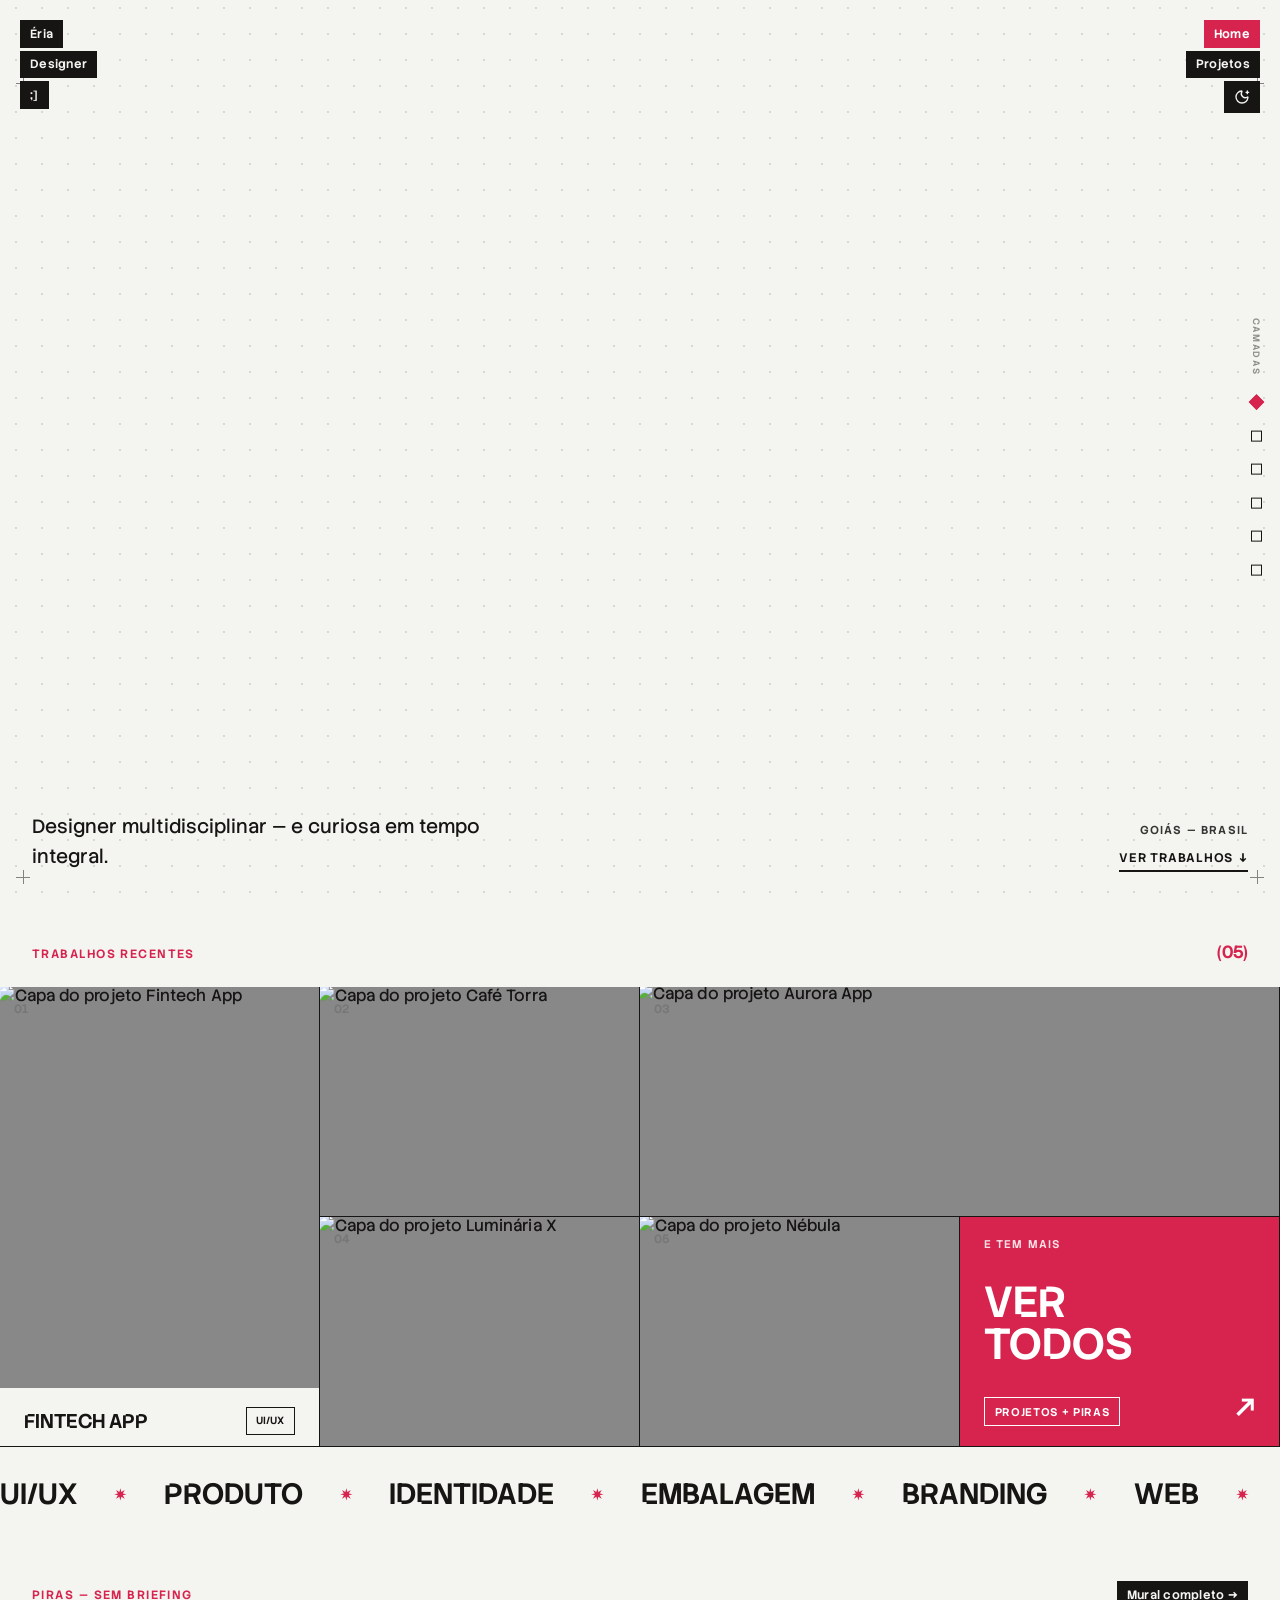
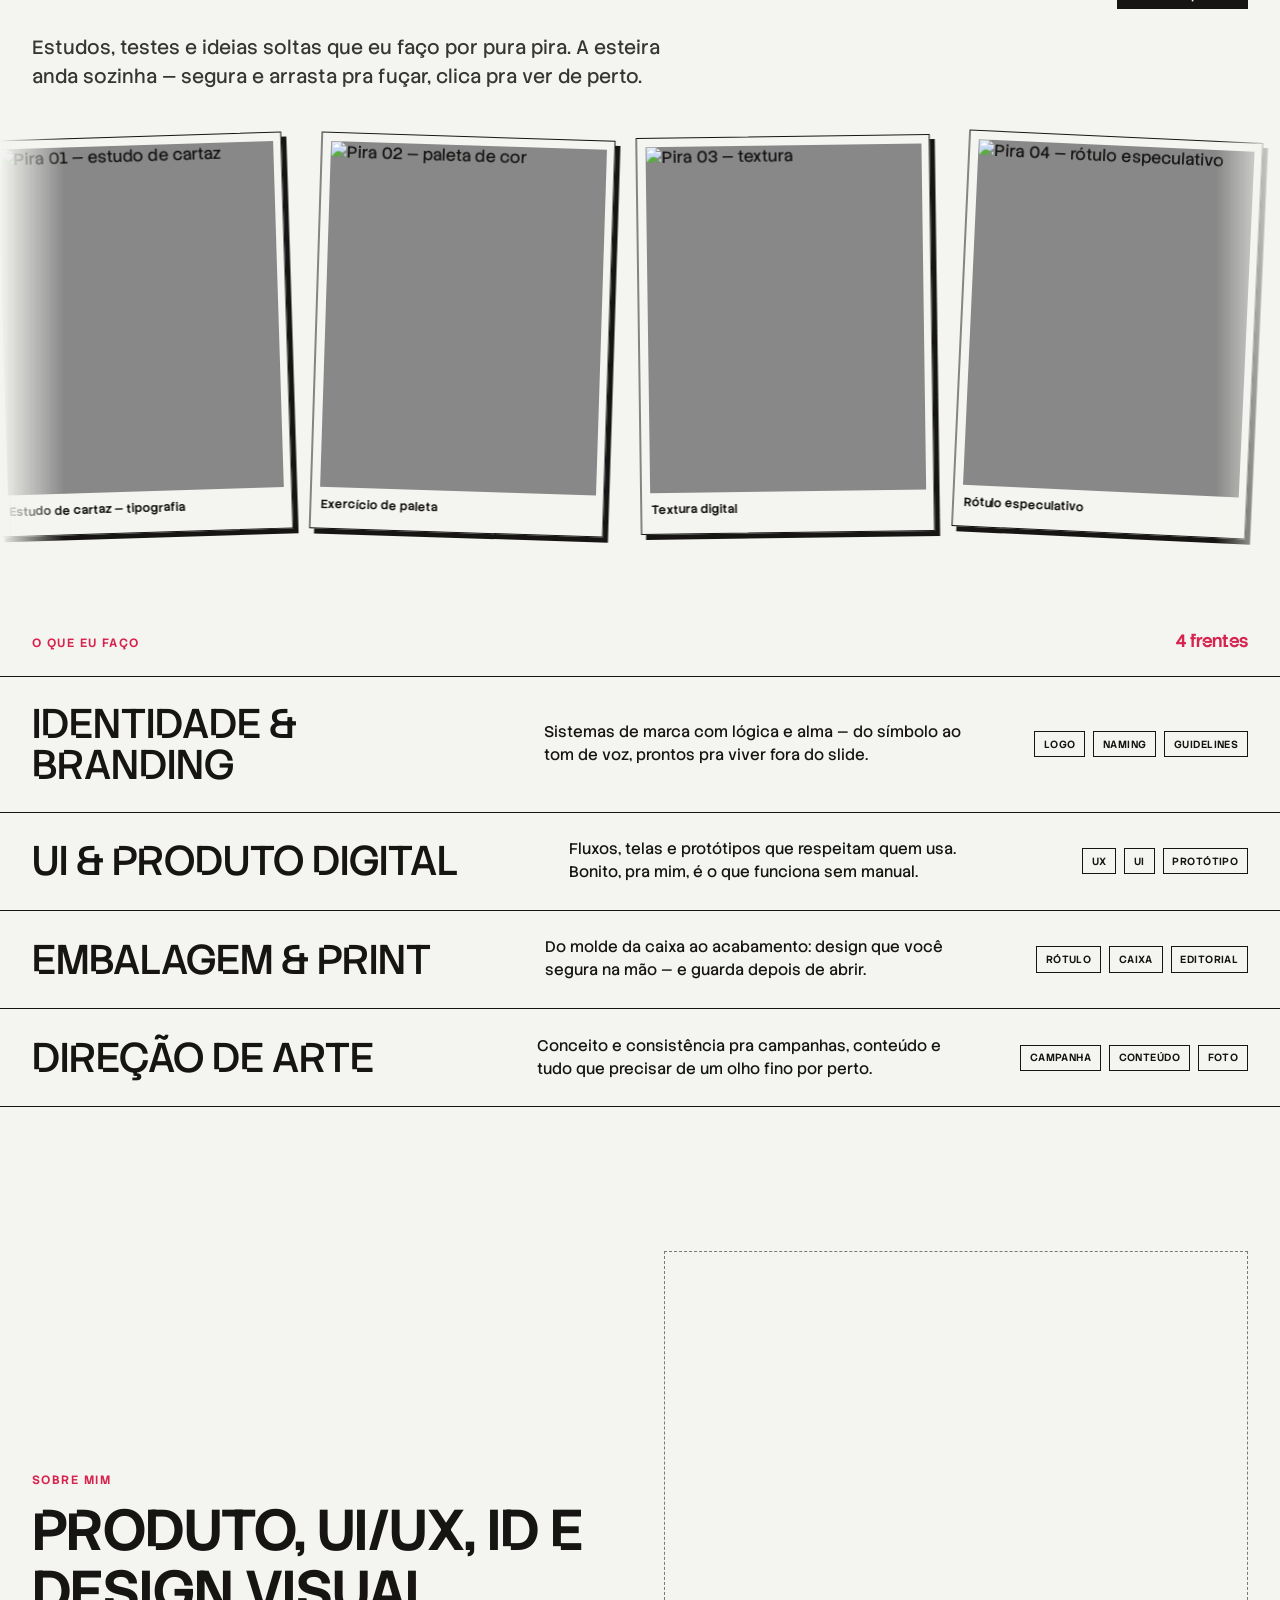
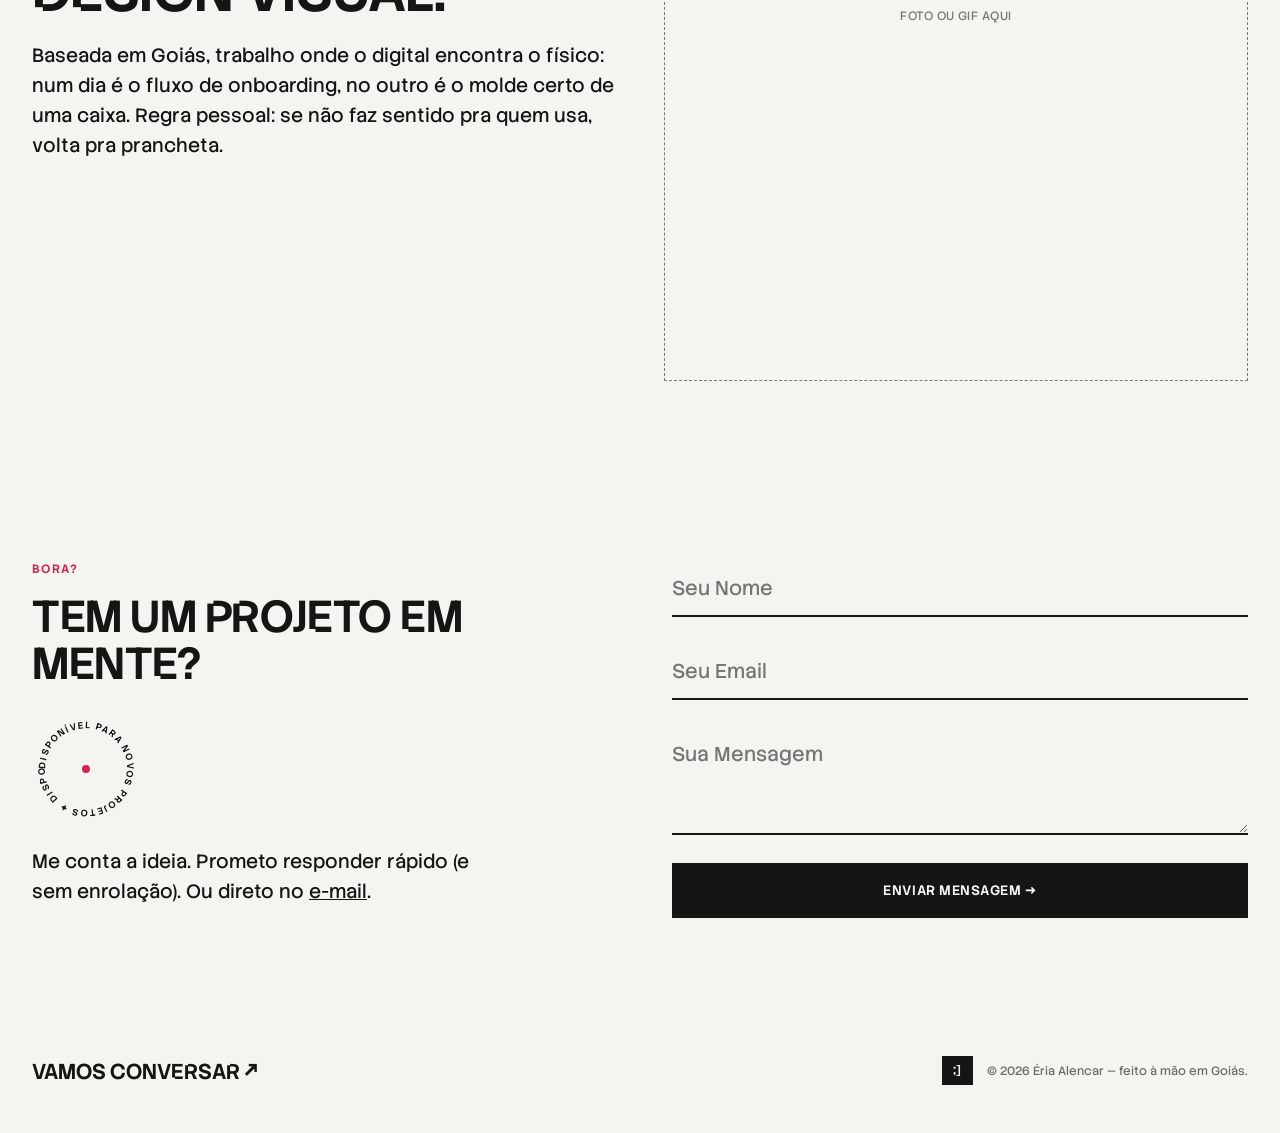
==== commit a9ab0080: "eria_portifas_atualizado 3.0" ====
--- a/index.html
+++ b/index.html
@@ -156,21 +156,26 @@
       </div>
     </section>
 
-    <!-- DOBRA 4 — PIRAS (mural rápido; o completo vive em projects.html)
-         Clique numa pira pra abrir o lightbox (mesmo de projects — js/navigation.js) -->
+    <!-- DOBRA 4 — PIRAS (esteira: uma linha só que gira sozinha, como as faixas
+         do site — mas essa você pode AGARRAR: arrasta pra frear, rebobinar e dar
+         peteleco com inércia. Clique abre o lightbox. Física em js/piras-belt.js) -->
     <section class="piras-home" id="piras">
       <div class="teaser-intro">
         <p class="eyebrow">Piras — sem briefing</p>
         <a href="projects.html" class="tag">Mural completo →</a>
       </div>
-      <p class="text-body piras-blurb">Estudos, testes e ideias soltas que eu faço por pura pira. Clica pra ver de perto.</p>
-      <div class="piras-grid piras-grid-home">
-        <div class="pira-card"><img src="https://picsum.photos/seed/pira-01/700/900" alt="Pira 01 — estudo de cartaz" class="project-image"><span class="pira-caption">Estudo de cartaz — tipografia</span></div>
-        <div class="pira-card"><img src="https://picsum.photos/seed/pira-02/700/900" alt="Pira 02 — paleta de cor" class="project-image"><span class="pira-caption">Exercício de paleta</span></div>
-        <div class="pira-card"><img src="https://picsum.photos/seed/pira-03/700/900" alt="Pira 03 — textura" class="project-image"><span class="pira-caption">Textura digital</span></div>
-        <div class="pira-card"><img src="https://picsum.photos/seed/pira-04/700/900" alt="Pira 04 — rótulo especulativo" class="project-image"><span class="pira-caption">Rótulo especulativo</span></div>
-        <div class="pira-card"><img src="https://picsum.photos/seed/pira-05/700/900" alt="Pira 05 — ícone" class="project-image"><span class="pira-caption">Set de ícones</span></div>
-        <div class="pira-card"><img src="https://picsum.photos/seed/pira-06/700/900" alt="Pira 06 — colagem" class="project-image"><span class="pira-caption">Colagem digital</span></div>
+      <p class="text-body piras-blurb">Estudos, testes e ideias soltas que eu faço por pura pira. A esteira anda sozinha — segura e arrasta pra fuçar, clica pra ver de perto.</p>
+      <div class="piras-belt" id="pirasBelt" aria-label="Esteira de piras — arraste para navegar">
+        <div class="piras-track">
+          <div class="belt-group">
+            <div class="pira-card"><img src="https://picsum.photos/seed/pira-01/700/900" alt="Pira 01 — estudo de cartaz" class="project-image"><span class="pira-caption">Estudo de cartaz — tipografia</span></div>
+            <div class="pira-card"><img src="https://picsum.photos/seed/pira-02/700/900" alt="Pira 02 — paleta de cor" class="project-image"><span class="pira-caption">Exercício de paleta</span></div>
+            <div class="pira-card"><img src="https://picsum.photos/seed/pira-03/700/900" alt="Pira 03 — textura" class="project-image"><span class="pira-caption">Textura digital</span></div>
+            <div class="pira-card"><img src="https://picsum.photos/seed/pira-04/700/900" alt="Pira 04 — rótulo especulativo" class="project-image"><span class="pira-caption">Rótulo especulativo</span></div>
+            <div class="pira-card"><img src="https://picsum.photos/seed/pira-05/700/900" alt="Pira 05 — ícone" class="project-image"><span class="pira-caption">Set de ícones</span></div>
+            <div class="pira-card"><img src="https://picsum.photos/seed/pira-06/700/900" alt="Pira 06 — colagem" class="project-image"><span class="pira-caption">Colagem digital</span></div>
+          </div>
+        </div>
       </div>
     </section>
 
@@ -220,22 +225,21 @@
 
     <!-- DOBRA 7 — CONTATO -->
     <section class="contact-section" id="contato">
-      <div class="spin-badge" style="top: 0; right: 2rem;" aria-hidden="true">
-        <svg viewBox="0 0 100 100">
-          <defs>
-            <path id="circlePath" d="M50,50 m-38,0 a38,38 0 1,1 76,0 a38,38 0 1,1 -76,0"/>
-          </defs>
-          <text>
-            <textPath href="#circlePath" startOffset="0%">Disponível para novos projetos ✦ Disponível para novos projetos ✦</textPath>
-          </text>
-        </svg>
-        <span class="spin-badge-dot"></span>
-      </div>
-
       <div class="grid-2" style="gap: 4rem; align-items: start;">
         <div>
           <p class="eyebrow" style="margin-bottom: 1rem;">Bora?</p>
           <h2 class="h2-brutal" style="font-size: clamp(1.6rem, 4vw, 2.8rem);">Tem um projeto em mente?</h2>
+          <div class="spin-badge" aria-hidden="true">
+            <svg viewBox="0 0 100 100">
+              <defs>
+                <path id="circlePath" d="M50,50 m-38,0 a38,38 0 1,1 76,0 a38,38 0 1,1 -76,0"/>
+              </defs>
+              <text>
+                <textPath href="#circlePath" startOffset="0%">Disponível para novos projetos ✦ Disponível para novos projetos ✦</textPath>
+              </text>
+            </svg>
+            <span class="spin-badge-dot"></span>
+          </div>
           <p class="text-body" style="margin-top: 1.5rem; max-width: 34ch;">Me conta a ideia. Prometo responder rápido (e sem enrolação). Ou direto no <a href="mailto:seuemail@dominio.com" style="text-decoration: underline;">e-mail</a>.</p>
         </div>
         <!-- TROQUE O SEU ENDPOINT DO FORMSPREE ABAIXO -->
@@ -268,6 +272,7 @@
   <script src="assets/js/hero-slot.js"></script>
   <script src="assets/js/hero-weight.js"></script>
   <script src="assets/js/navigation.js"></script>
+  <script src="assets/js/piras-belt.js"></script>
   <script src="assets/js/layers-nav.js"></script>
   <script src="assets/js/easter-egg.js"></script>
 </body>
--- a/assets/css/style.css
+++ b/assets/css/style.css
@@ -175,8 +175,8 @@
 .scroll-cue:hover { color: var(--accent-color); border-color: var(--accent-color); }
 .cue-arrow { display: inline-block; animation: cue-bob 1.6s ease-in-out infinite; }
 
-/* Legenda giratória (fica trocada de lugar: agora usada no contato) */
-.spin-badge { position: absolute; width: 108px; height: 108px; pointer-events: none; }
+/* Selo giratório — no fluxo, à esquerda, logo abaixo do título do contato */
+.spin-badge { position: relative; width: 108px; height: 108px; pointer-events: none; margin: 1.75rem 0 0.25rem; }
 .spin-badge svg { width: 100%; height: 100%; animation: spin-slow 14s linear infinite; }
 .spin-badge text {
   font-family: var(--font-body); font-weight: 600; font-size: 8.6px; letter-spacing: 0.15em;
@@ -472,8 +472,41 @@
 /* ============================================
    PIRAS NA HOME (mural resumido — o completo fica em projects)
    ============================================ */
-.piras-blurb { padding: 0 2rem 1rem; max-width: 52ch; opacity: 0.85; }
-.piras-grid-home { padding-top: 0.5rem; }
+.piras-blurb { padding: 0 2rem 1rem; max-width: 56ch; opacity: 0.85; }
+
+/* Esteira: uma linha só, girando como as faixas do site — mas agarrável.
+   O arraste, a inércia e a inclinação pela velocidade vivem em js/piras-belt.js */
+.piras-belt {
+  overflow: hidden;
+  padding: 1.75rem 0 3.5rem; /* folga p/ cantos das polaroides rotacionadas + lean */
+  cursor: grab;
+  touch-action: pan-y;              /* swipe vertical continua rolando a página */
+  user-select: none;
+  -webkit-user-select: none;
+  mask-image: linear-gradient(90deg, transparent, #000 5%, #000 95%, transparent);
+  -webkit-mask-image: linear-gradient(90deg, transparent, #000 5%, #000 95%, transparent);
+}
+.piras-belt.is-grabbing { cursor: grabbing; }
+.piras-track { display: flex; gap: 1.75rem; width: max-content; will-change: transform; }
+.belt-group { display: flex; gap: 1.75rem; flex: 0 0 auto; }
+.piras-belt .pira-card {
+  width: clamp(200px, 23vw, 300px);
+  flex: 0 0 auto;
+  /* rotação de polaroide + inclinação da esteira (definida por JS em --lean) */
+  transform: rotate(calc(var(--pira-rot, 0deg) + var(--lean, 0deg)));
+}
+.piras-belt .pira-card:nth-child(6n+1) { --pira-rot: -2deg; }
+.piras-belt .pira-card:nth-child(6n+2) { --pira-rot: 1.6deg; }
+.piras-belt .pira-card:nth-child(6n+3) { --pira-rot: -1deg; }
+.piras-belt .pira-card:nth-child(6n+4) { --pira-rot: 2.4deg; }
+.piras-belt .pira-card:nth-child(6n+5) { --pira-rot: -1.4deg; }
+.piras-belt .pira-card:nth-child(6n+6) { --pira-rot: 1deg; }
+/* Quem prefere menos movimento rola no dedo/scroll, sem esteira automática */
+.piras-belt.belt-native {
+  overflow-x: auto; cursor: default;
+  mask-image: none; -webkit-mask-image: none;
+  padding-left: 2rem; padding-right: 2rem;
+}
 
 /* ============================================
    O QUE EU FAÇO — linhas grandes; o título engorda no hover
@@ -554,10 +587,7 @@
   background: var(--accent-color); border-color: var(--accent-color);
   transform: rotate(45deg);
 }
-.layer-link.is-active .layer-label {
-  opacity: 1; transform: translateX(0);
-  background: var(--accent-color); color: #ffffff;
-}
+.layer-link.is-active .layer-label { background: var(--accent-color); color: #ffffff; }
 
 /* Âncoras com folga do header fixo (fallback sem smooth scroll) */
 #hero, #teaser, #piras, #servicos, #sobre, #contato { scroll-margin-top: 70px; }
--- a/assets/css/responsive.css
+++ b/assets/css/responsive.css
@@ -68,7 +68,7 @@
   .crop-bl, .crop-br { bottom: 0.75rem; }
 
   .about-blurb, .contact-section { padding-left: 1.25rem; padding-right: 1.25rem; }
-  .spin-badge { position: static; margin-top: 2rem; }
+  .spin-badge { margin: 1.5rem 0 0; }
   .marquee-group { gap: 1.25rem; padding-right: 1.25rem; }
 
   .view-switch { padding: 1.25rem 1.25rem 0; }
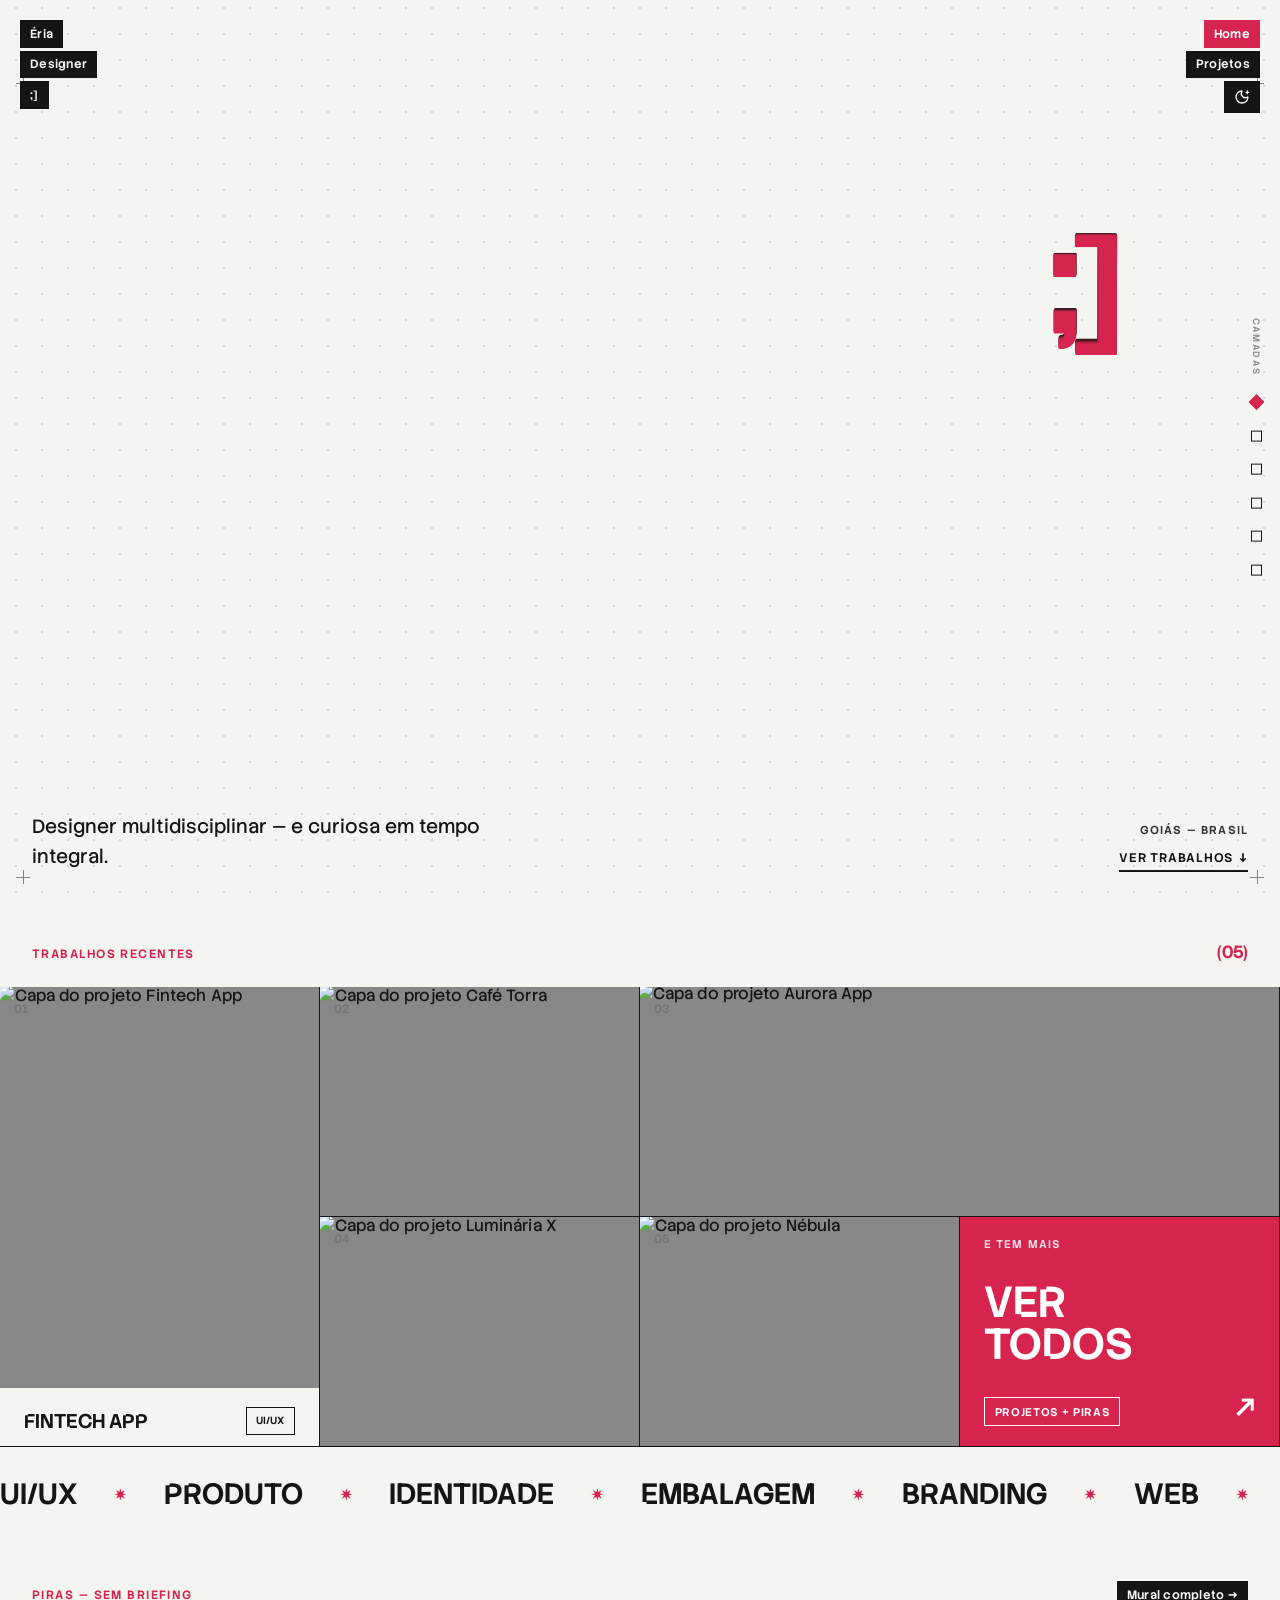
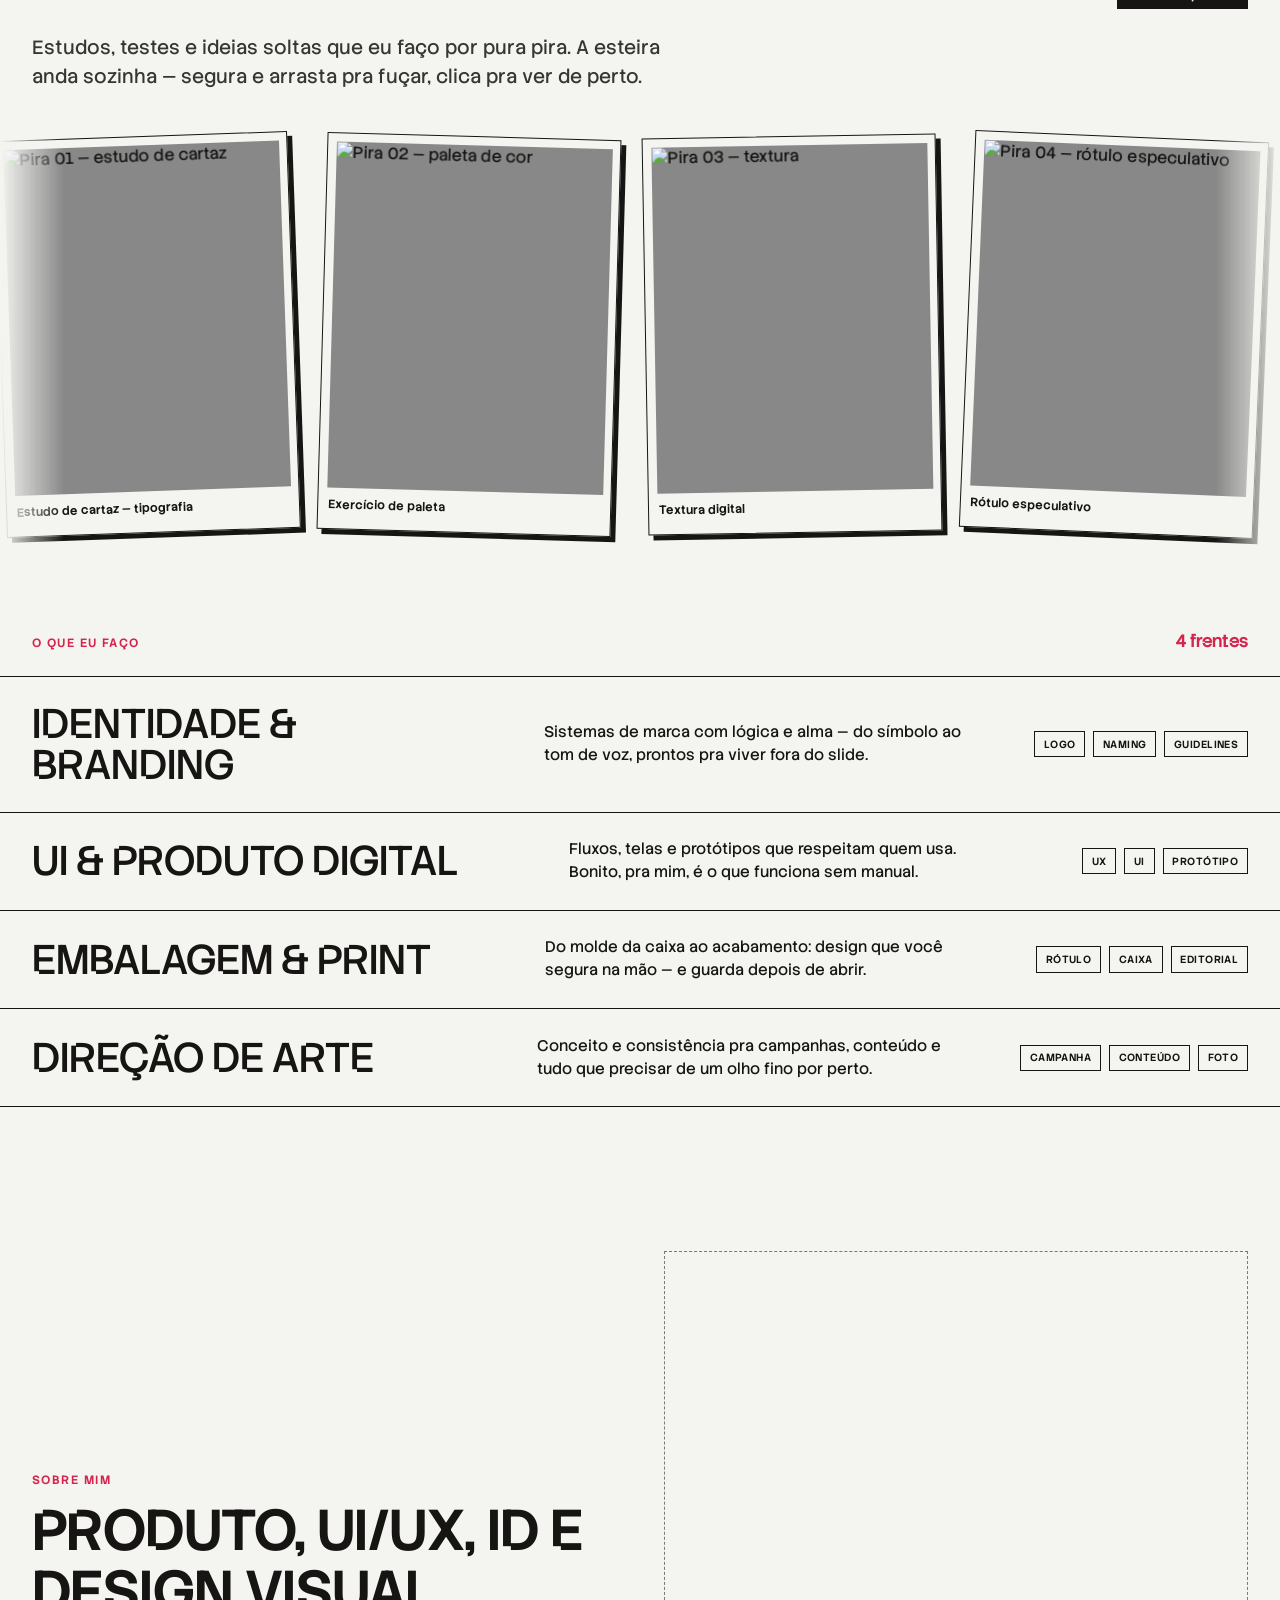
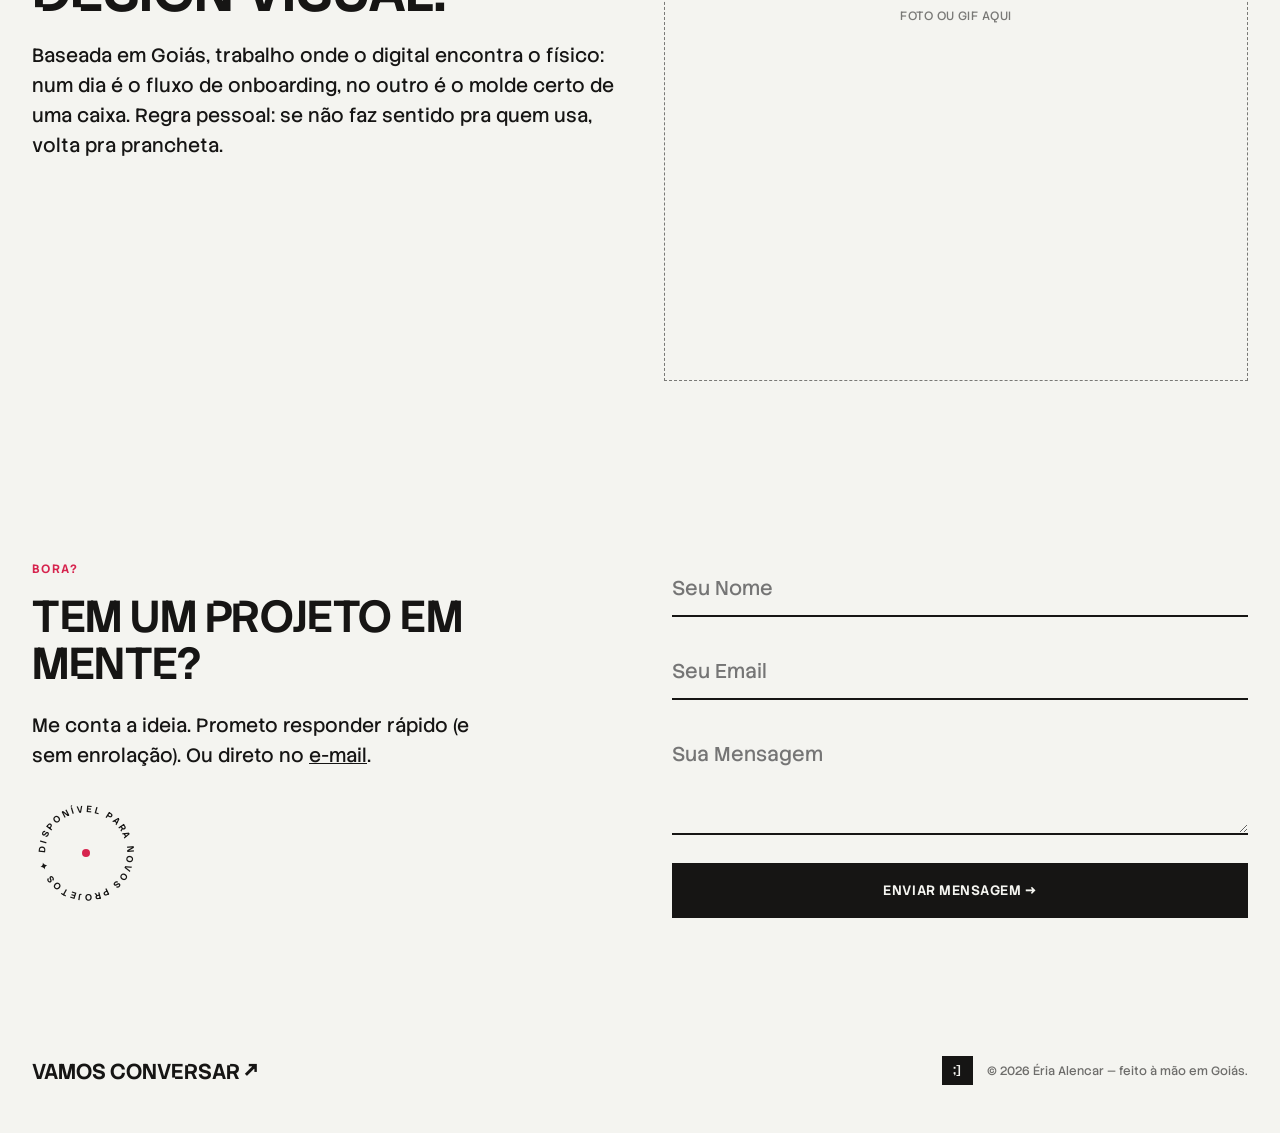
==== commit a4859645: "novas alterações" ====
--- a/index.html
+++ b/index.html
@@ -78,6 +78,17 @@
         <span class="hero-line hero-line-accent" aria-hidden="true"><span class="hl">A</span><span class="hl">L</span><span class="hl">E</span><span class="hl">N</span><span class="hl">C</span><span class="hl">A</span><span class="hl">R</span></span>
       </h1>
 
+      <!-- ;] EM 3D — a assinatura da marca virou objeto: extrusão de texto
+           (fatias empilhadas no eixo Z, montadas em js/hero-wink.js) girando sozinha.
+           Perto do cursor ele inclina. Tamanho, giro e profundidade no CSS (.wink3d). -->
+      <div class="wink3d" aria-hidden="true">
+        <div class="wink3d-tilt">
+          <div class="wink3d-stage">
+            <span class="wink3d-face">;]</span>
+          </div>
+        </div>
+      </div>
+
       <div class="hero-foot">
         <!-- TROQUE/AJUSTE AS FRASES DO HERO EM js/hero-slot.js — elas se revezam sozinhas
              e viram "caça-níquel" ao passar o mouse nos projetos abaixo -->
@@ -229,18 +240,19 @@
         <div>
           <p class="eyebrow" style="margin-bottom: 1rem;">Bora?</p>
           <h2 class="h2-brutal" style="font-size: clamp(1.6rem, 4vw, 2.8rem);">Tem um projeto em mente?</h2>
+          <p class="text-body" style="margin-top: 1.5rem; max-width: 34ch;">Me conta a ideia. Prometo responder rápido (e sem enrolação). Ou direto no <a href="mailto:seuemail@dominio.com" style="text-decoration: underline;">e-mail</a>.</p>
           <div class="spin-badge" aria-hidden="true">
             <svg viewBox="0 0 100 100">
               <defs>
                 <path id="circlePath" d="M50,50 m-38,0 a38,38 0 1,1 76,0 a38,38 0 1,1 -76,0"/>
               </defs>
               <text>
-                <textPath href="#circlePath" startOffset="0%">Disponível para novos projetos ✦ Disponível para novos projetos ✦</textPath>
+                <!-- textLength distribui o texto na circunferência exata do círculo (238,8) -->
+                <textPath href="#circlePath" startOffset="0%" textLength="232" lengthAdjust="spacing">Disponível para novos projetos ✦</textPath>
               </text>
             </svg>
             <span class="spin-badge-dot"></span>
           </div>
-          <p class="text-body" style="margin-top: 1.5rem; max-width: 34ch;">Me conta a ideia. Prometo responder rápido (e sem enrolação). Ou direto no <a href="mailto:seuemail@dominio.com" style="text-decoration: underline;">e-mail</a>.</p>
         </div>
         <!-- TROQUE O SEU ENDPOINT DO FORMSPREE ABAIXO -->
         <form action="https://formspree.io/f/seu-endpoint-aqui" method="POST" class="contact-form">
@@ -271,6 +283,7 @@
   <script src="assets/js/animations.js"></script>
   <script src="assets/js/hero-slot.js"></script>
   <script src="assets/js/hero-weight.js"></script>
+  <script src="assets/js/hero-wink.js"></script>
   <script src="assets/js/navigation.js"></script>
   <script src="assets/js/piras-belt.js"></script>
   <script src="assets/js/layers-nav.js"></script>
--- a/assets/css/style.css
+++ b/assets/css/style.css
@@ -175,7 +175,79 @@
 .scroll-cue:hover { color: var(--accent-color); border-color: var(--accent-color); }
 .cue-arrow { display: inline-block; animation: cue-bob 1.6s ease-in-out infinite; }
 
-/* Selo giratório — no fluxo, à esquerda, logo abaixo do título do contato */
+/* ============================================
+   ;] EM 3D — o wink da marca como objeto girando no hero
+   Sem three.js: a "profundidade" são fatias do mesmo glifo
+   empilhadas no eixo Z (clonadas em js/hero-wink.js).
+   Truque de letreiro de gráfica, só que em CSS.
+   ============================================ */
+.wink3d {
+  /* ------- calibragem ------- */
+  --w3d-size: clamp(4.5rem, 11vw, 11rem);  /* tamanho do glifo */
+  --w3d-thickness: 0.006;                  /* espessura de cada fatia (× tamanho) */
+  --w3d-front: var(--accent-color);        /* cor das faces (frente e verso) */
+  --w3d-back: #0d0b0a;                     /* cor do "miolo" da extrusão */
+  /* -------------------------- */
+
+  position: absolute;
+  top: clamp(6.5rem, 20vh, 13rem);
+  right: clamp(2.5rem, 7vw, 7rem);   /* folga pro painel de camadas, que fica colado na direita */
+  width: calc(var(--w3d-size) * 1.5);
+  height: calc(var(--w3d-size) * 1.5);
+  perspective: 900px;
+  pointer-events: none;
+  user-select: none;
+  -webkit-user-select: none;
+  animation: w3d-float 6s ease-in-out infinite;
+}
+:root[data-theme="dark"] .wink3d { --w3d-back: #2b1016; }
+@media (prefers-color-scheme: dark) {
+  :root:not([data-theme="light"]) .wink3d { --w3d-back: #2b1016; }
+}
+
+/* Camada de inclinação: reage ao cursor (js/hero-wink.js) */
+.wink3d-tilt {
+  position: absolute; inset: 0;
+  transform-style: preserve-3d;
+  transform: rotateX(var(--w3d-tilt-x, -7deg)) rotateY(var(--w3d-tilt-y, 0deg));
+  transition: transform 0.45s cubic-bezier(0.22, 0.61, 0.36, 1);
+}
+
+/* Camada do giro contínuo */
+.wink3d-stage {
+  position: absolute; inset: 0;
+  transform-style: preserve-3d;
+  animation: w3d-spin 9s linear infinite;
+}
+
+/* Cada fatia — a da frente fica em Z=0, as demais recuam */
+.wink3d-face {
+  position: absolute; inset: 0;
+  display: grid; place-items: center;
+  font-family: var(--font-display);
+  font-size: var(--w3d-size);
+  font-weight: 700;
+  font-variation-settings: 'wght' 700;
+  line-height: 1;
+  letter-spacing: -0.03em;
+  color: var(--w3d-front);
+  backface-visibility: hidden;
+  transform: translateZ(0);
+}
+/* Miolo: escurece progressivamente pra dar a sensação de luz numa face só */
+.wink3d-face.is-depth {
+  color: var(--w3d-back); /* fallback */
+  color: color-mix(in srgb, var(--w3d-front), var(--w3d-back) calc(var(--t, 1) * 100%));
+  backface-visibility: visible;
+  transform: translateZ(calc(var(--i) * var(--w3d-size) * var(--w3d-thickness) * -1));
+}
+/* Verso: espelhado, pro ;] continuar legível quando o objeto mostra as costas */
+.wink3d-face.is-back {
+  color: var(--w3d-front);
+  transform: translateZ(calc(var(--i) * var(--w3d-size) * var(--w3d-thickness) * -1)) rotateY(180deg);
+}
+
+/* Selo giratório — no fluxo, à esquerda, logo abaixo do texto de apoio do contato */
 .spin-badge { position: relative; width: 108px; height: 108px; pointer-events: none; margin: 1.75rem 0 0.25rem; }
 .spin-badge svg { width: 100%; height: 100%; animation: spin-slow 14s linear infinite; }
 .spin-badge text {
--- a/assets/css/animations.css
+++ b/assets/css/animations.css
@@ -14,6 +14,16 @@
 
 /* FAIXA / MARQUEE */
 @keyframes marquee-scroll { to { transform: translateX(-50%); } }
+
+/* ;] EM 3D — giro constante no eixo Y + flutuada de leve */
+@keyframes w3d-spin {
+  from { transform: rotateY(0deg); }
+  to   { transform: rotateY(360deg); }
+}
+@keyframes w3d-float {
+  0%, 100% { transform: translateY(-4%); }
+  50%      { transform: translateY(4%); }
+}
 
 /* SELOS GIRATÓRIOS */
 @keyframes spin-slow { to { transform: rotate(360deg); } }
@@ -40,5 +50,9 @@
   .service-name, .cta-big { transition: none; }
   .project-image { transition: none; }
   .spin-badge svg, .title-star svg { animation: none; }
+  /* O ;] 3D para de girar, mas fica numa pose de 3/4 pra não perder o volume */
+  .wink3d { animation: none; }
+  .wink3d-stage { animation: none; transform: rotateY(-22deg); }
+  .wink3d-tilt { transition: none; }
   .click-ripple { animation: none; display: none; }
 }
--- a/assets/css/responsive.css
+++ b/assets/css/responsive.css
@@ -63,6 +63,13 @@
   .hero-name { font-size: clamp(2.4rem, 19vw, 7.5rem); }
   .hero-foot { flex-direction: column; align-items: stretch; gap: 1.5rem; }
   .hero-side { flex-direction: row; align-items: center; justify-content: space-between; text-align: left; }
+  /* No celular o ;] 3D sai do canto e entra no fluxo, encostado à direita */
+  .wink3d {
+    --w3d-size: clamp(3rem, 15vw, 5rem);
+    position: static; align-self: flex-end;
+    width: calc(var(--w3d-size) * 1.4); height: calc(var(--w3d-size) * 1.4);
+    margin: 0.25rem 0 -0.25rem; perspective: 620px;
+  }
   .crop { width: 10px; height: 10px; }
   .crop-tl, .crop-tr { top: 4.5rem; }
   .crop-bl, .crop-br { bottom: 0.75rem; }
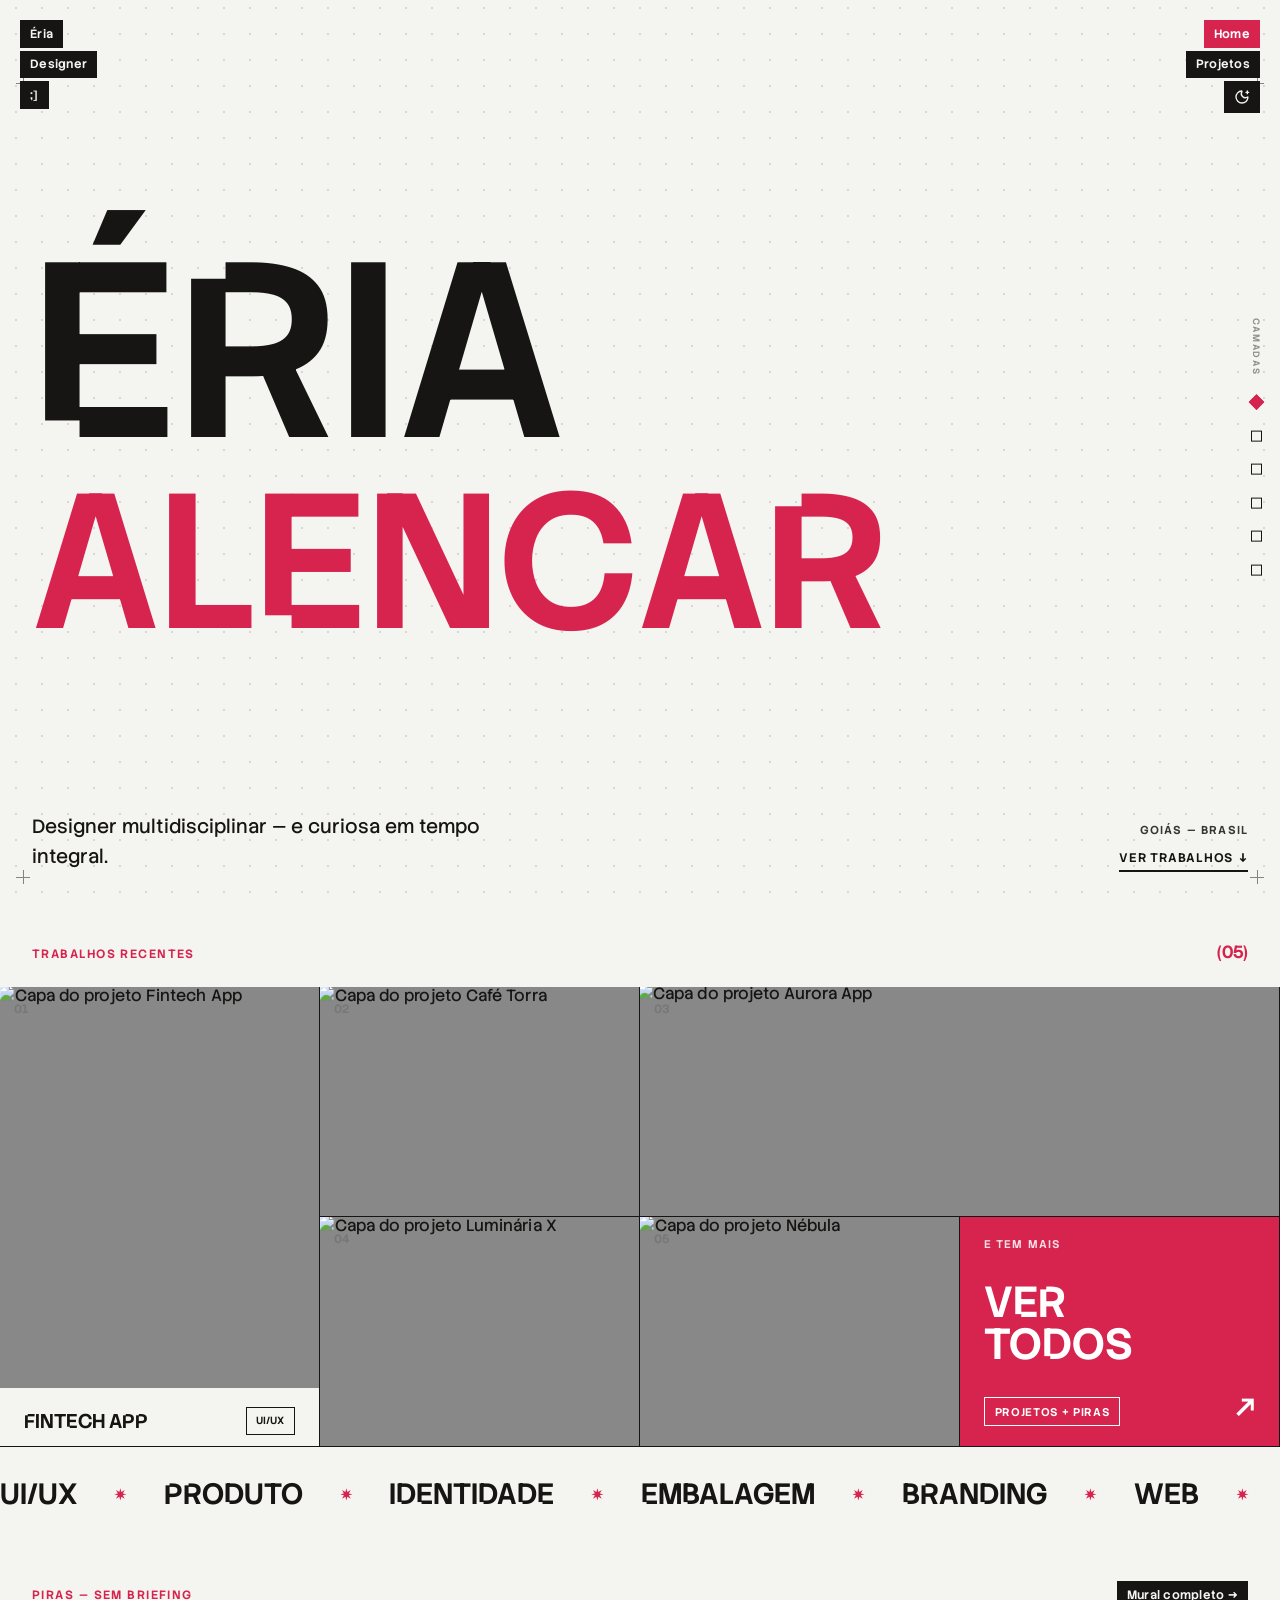
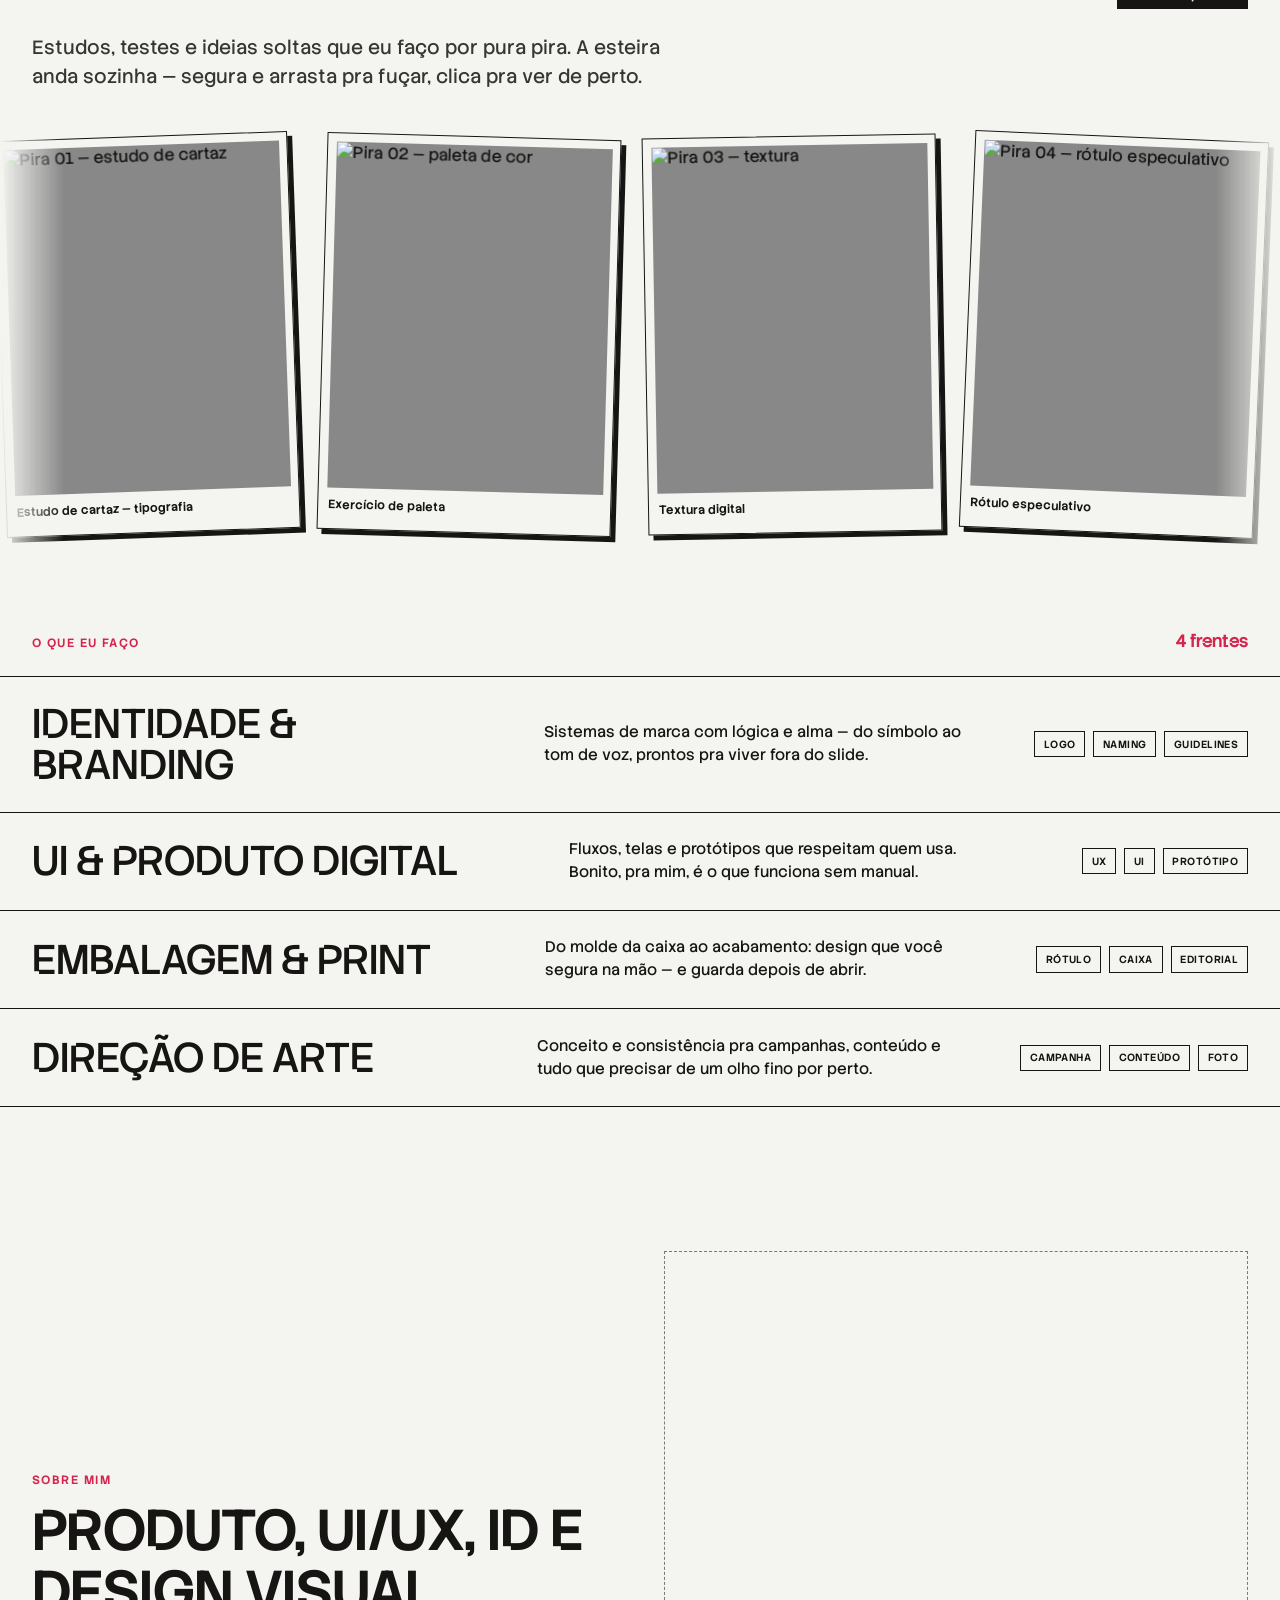
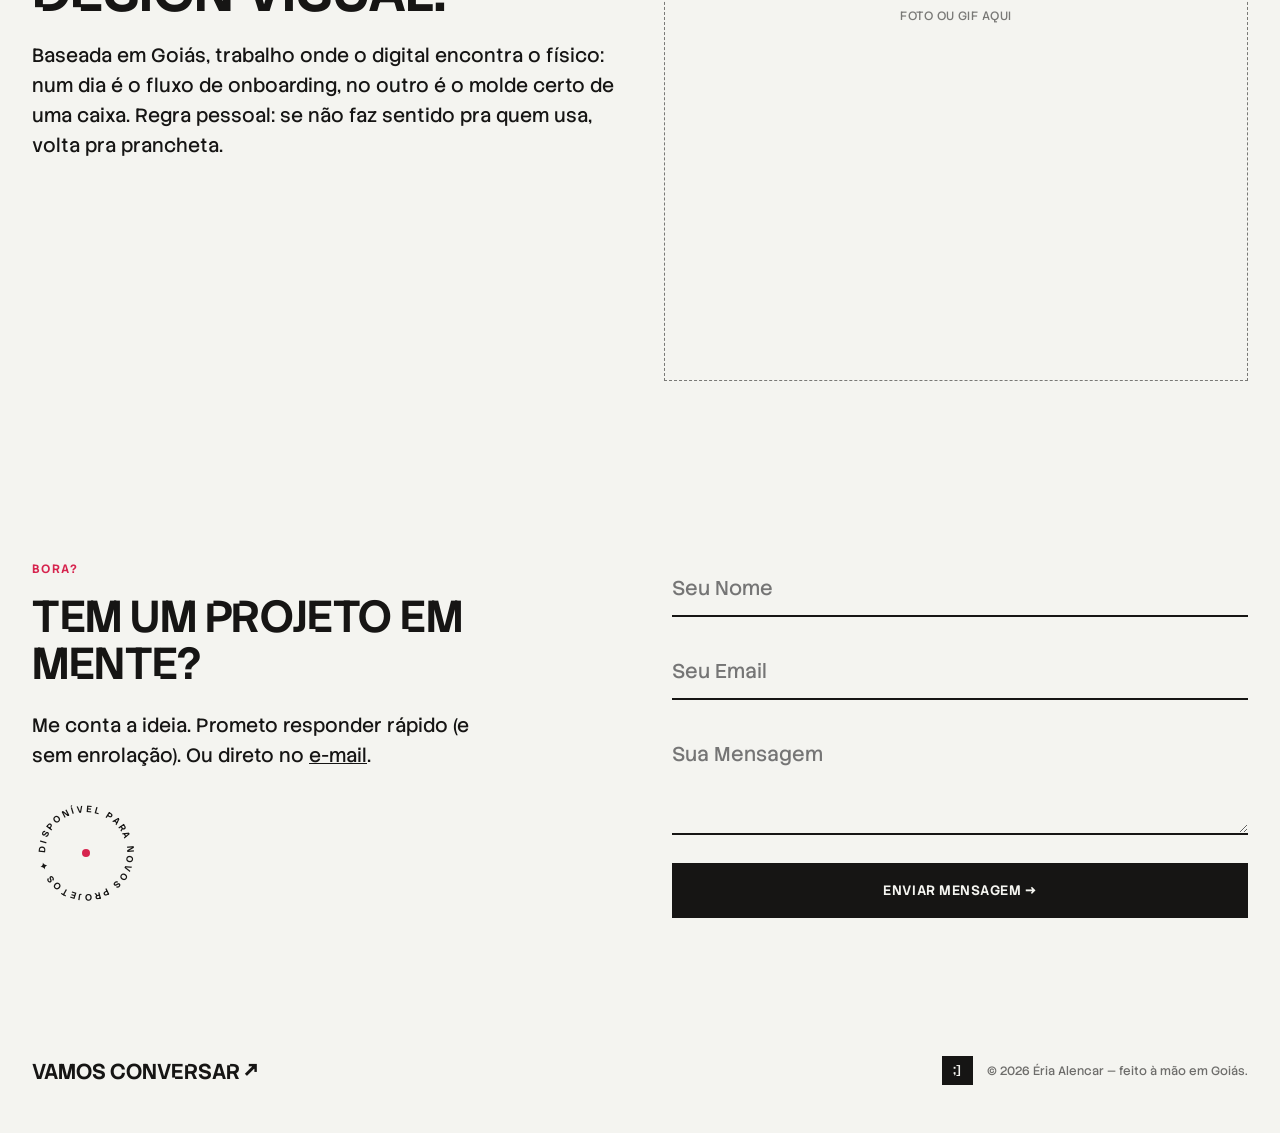
==== commit e739efc4: "correções" ====
--- a/index.html
+++ b/index.html
@@ -78,17 +78,6 @@
         <span class="hero-line hero-line-accent" aria-hidden="true"><span class="hl">A</span><span class="hl">L</span><span class="hl">E</span><span class="hl">N</span><span class="hl">C</span><span class="hl">A</span><span class="hl">R</span></span>
       </h1>
 
-      <!-- ;] EM 3D — a assinatura da marca virou objeto: extrusão de texto
-           (fatias empilhadas no eixo Z, montadas em js/hero-wink.js) girando sozinha.
-           Perto do cursor ele inclina. Tamanho, giro e profundidade no CSS (.wink3d). -->
-      <div class="wink3d" aria-hidden="true">
-        <div class="wink3d-tilt">
-          <div class="wink3d-stage">
-            <span class="wink3d-face">;]</span>
-          </div>
-        </div>
-      </div>
-
       <div class="hero-foot">
         <!-- TROQUE/AJUSTE AS FRASES DO HERO EM js/hero-slot.js — elas se revezam sozinhas
              e viram "caça-níquel" ao passar o mouse nos projetos abaixo -->
@@ -283,7 +272,6 @@
   <script src="assets/js/animations.js"></script>
   <script src="assets/js/hero-slot.js"></script>
   <script src="assets/js/hero-weight.js"></script>
-  <script src="assets/js/hero-wink.js"></script>
   <script src="assets/js/navigation.js"></script>
   <script src="assets/js/piras-belt.js"></script>
   <script src="assets/js/layers-nav.js"></script>
--- a/assets/css/style.css
+++ b/assets/css/style.css
@@ -174,78 +174,6 @@
 }
 .scroll-cue:hover { color: var(--accent-color); border-color: var(--accent-color); }
 .cue-arrow { display: inline-block; animation: cue-bob 1.6s ease-in-out infinite; }
-
-/* ============================================
-   ;] EM 3D — o wink da marca como objeto girando no hero
-   Sem three.js: a "profundidade" são fatias do mesmo glifo
-   empilhadas no eixo Z (clonadas em js/hero-wink.js).
-   Truque de letreiro de gráfica, só que em CSS.
-   ============================================ */
-.wink3d {
-  /* ------- calibragem ------- */
-  --w3d-size: clamp(4.5rem, 11vw, 11rem);  /* tamanho do glifo */
-  --w3d-thickness: 0.006;                  /* espessura de cada fatia (× tamanho) */
-  --w3d-front: var(--accent-color);        /* cor das faces (frente e verso) */
-  --w3d-back: #0d0b0a;                     /* cor do "miolo" da extrusão */
-  /* -------------------------- */
-
-  position: absolute;
-  top: clamp(6.5rem, 20vh, 13rem);
-  right: clamp(2.5rem, 7vw, 7rem);   /* folga pro painel de camadas, que fica colado na direita */
-  width: calc(var(--w3d-size) * 1.5);
-  height: calc(var(--w3d-size) * 1.5);
-  perspective: 900px;
-  pointer-events: none;
-  user-select: none;
-  -webkit-user-select: none;
-  animation: w3d-float 6s ease-in-out infinite;
-}
-:root[data-theme="dark"] .wink3d { --w3d-back: #2b1016; }
-@media (prefers-color-scheme: dark) {
-  :root:not([data-theme="light"]) .wink3d { --w3d-back: #2b1016; }
-}
-
-/* Camada de inclinação: reage ao cursor (js/hero-wink.js) */
-.wink3d-tilt {
-  position: absolute; inset: 0;
-  transform-style: preserve-3d;
-  transform: rotateX(var(--w3d-tilt-x, -7deg)) rotateY(var(--w3d-tilt-y, 0deg));
-  transition: transform 0.45s cubic-bezier(0.22, 0.61, 0.36, 1);
-}
-
-/* Camada do giro contínuo */
-.wink3d-stage {
-  position: absolute; inset: 0;
-  transform-style: preserve-3d;
-  animation: w3d-spin 9s linear infinite;
-}
-
-/* Cada fatia — a da frente fica em Z=0, as demais recuam */
-.wink3d-face {
-  position: absolute; inset: 0;
-  display: grid; place-items: center;
-  font-family: var(--font-display);
-  font-size: var(--w3d-size);
-  font-weight: 700;
-  font-variation-settings: 'wght' 700;
-  line-height: 1;
-  letter-spacing: -0.03em;
-  color: var(--w3d-front);
-  backface-visibility: hidden;
-  transform: translateZ(0);
-}
-/* Miolo: escurece progressivamente pra dar a sensação de luz numa face só */
-.wink3d-face.is-depth {
-  color: var(--w3d-back); /* fallback */
-  color: color-mix(in srgb, var(--w3d-front), var(--w3d-back) calc(var(--t, 1) * 100%));
-  backface-visibility: visible;
-  transform: translateZ(calc(var(--i) * var(--w3d-size) * var(--w3d-thickness) * -1));
-}
-/* Verso: espelhado, pro ;] continuar legível quando o objeto mostra as costas */
-.wink3d-face.is-back {
-  color: var(--w3d-front);
-  transform: translateZ(calc(var(--i) * var(--w3d-size) * var(--w3d-thickness) * -1)) rotateY(180deg);
-}
 
 /* Selo giratório — no fluxo, à esquerda, logo abaixo do texto de apoio do contato */
 .spin-badge { position: relative; width: 108px; height: 108px; pointer-events: none; margin: 1.75rem 0 0.25rem; }
